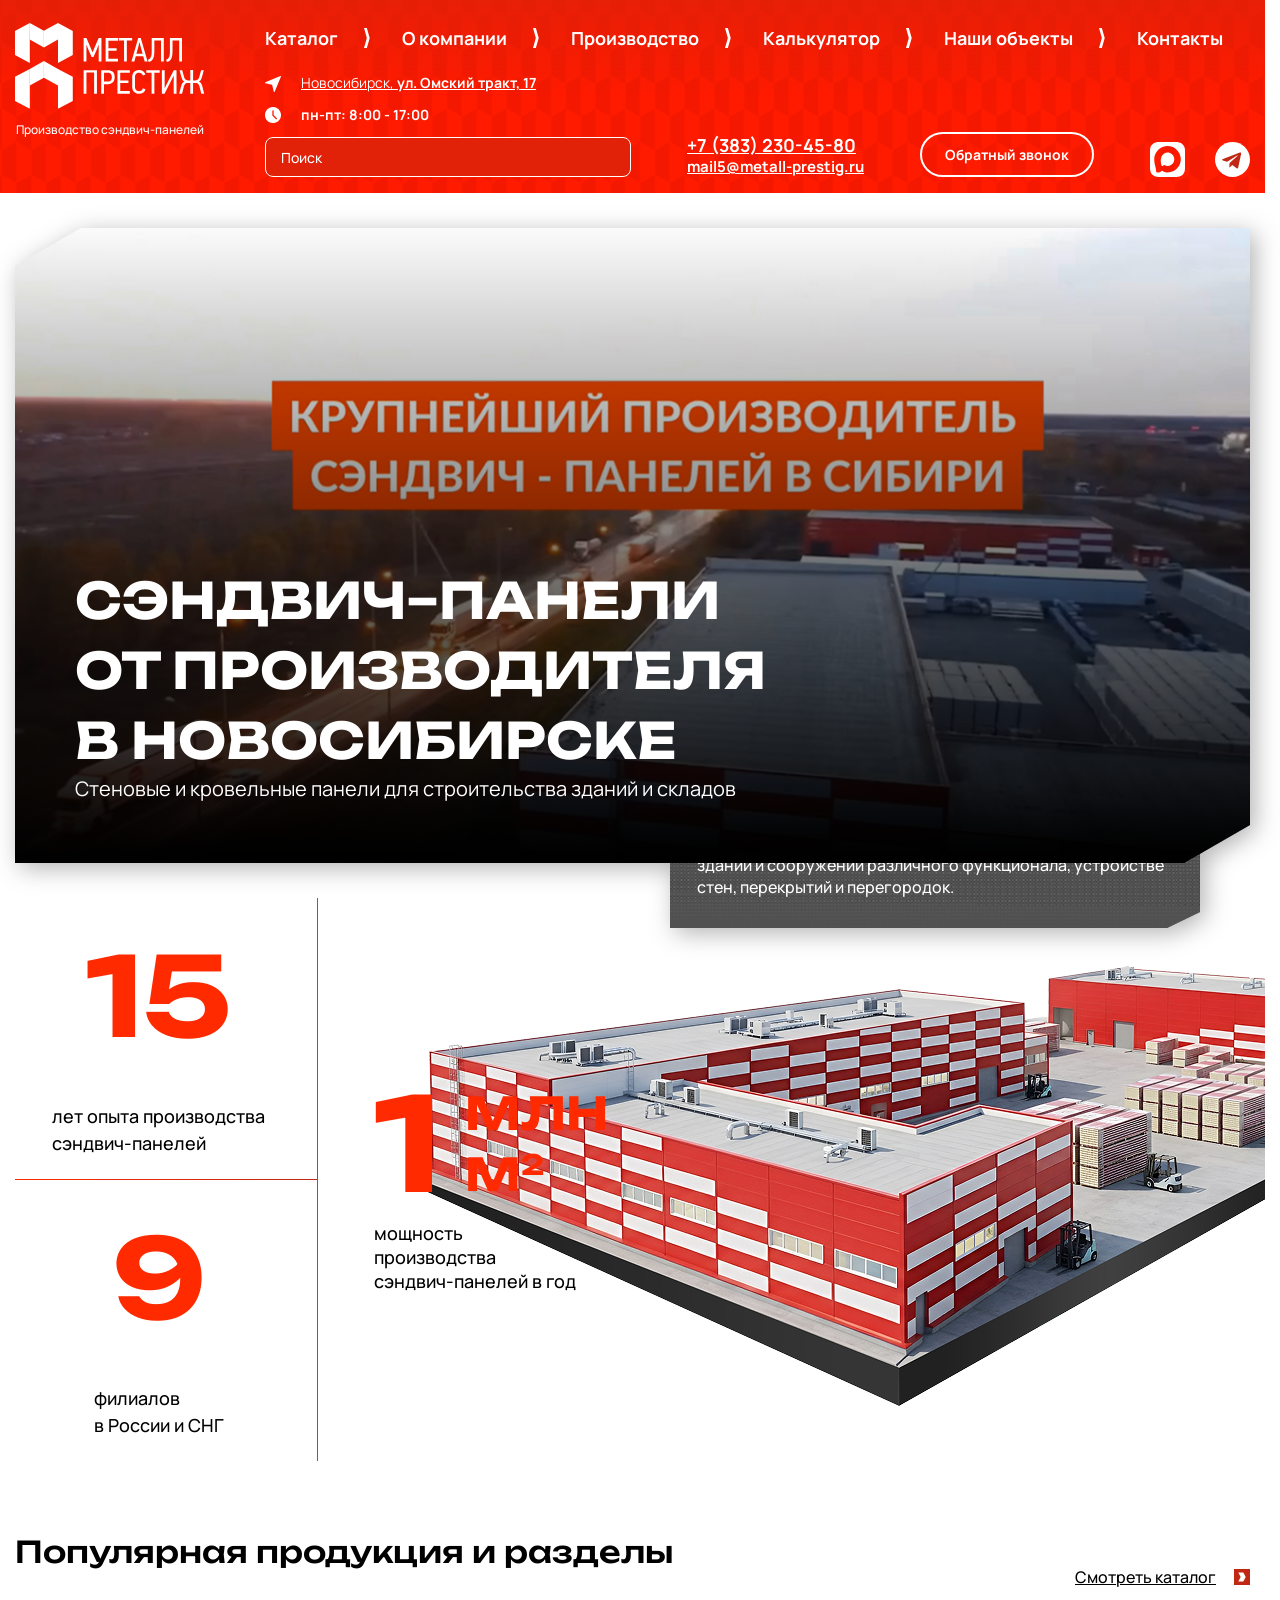
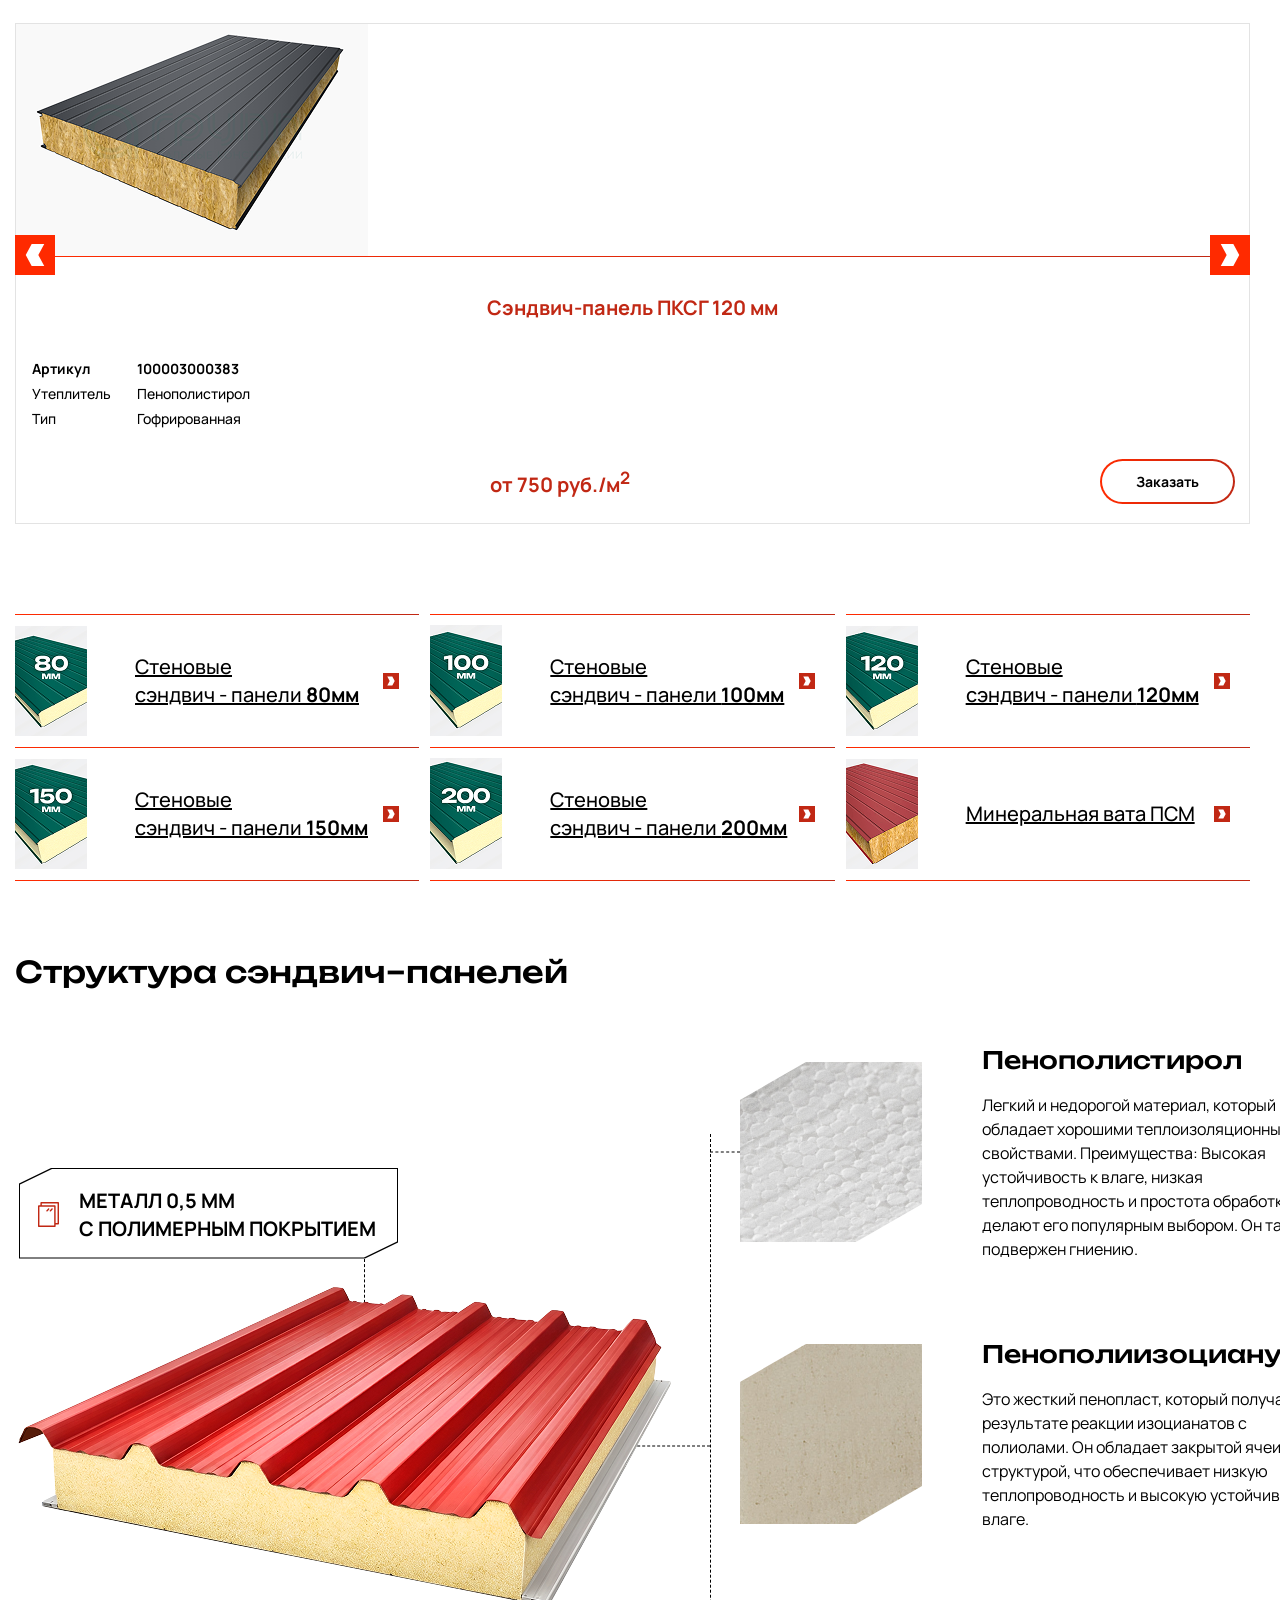
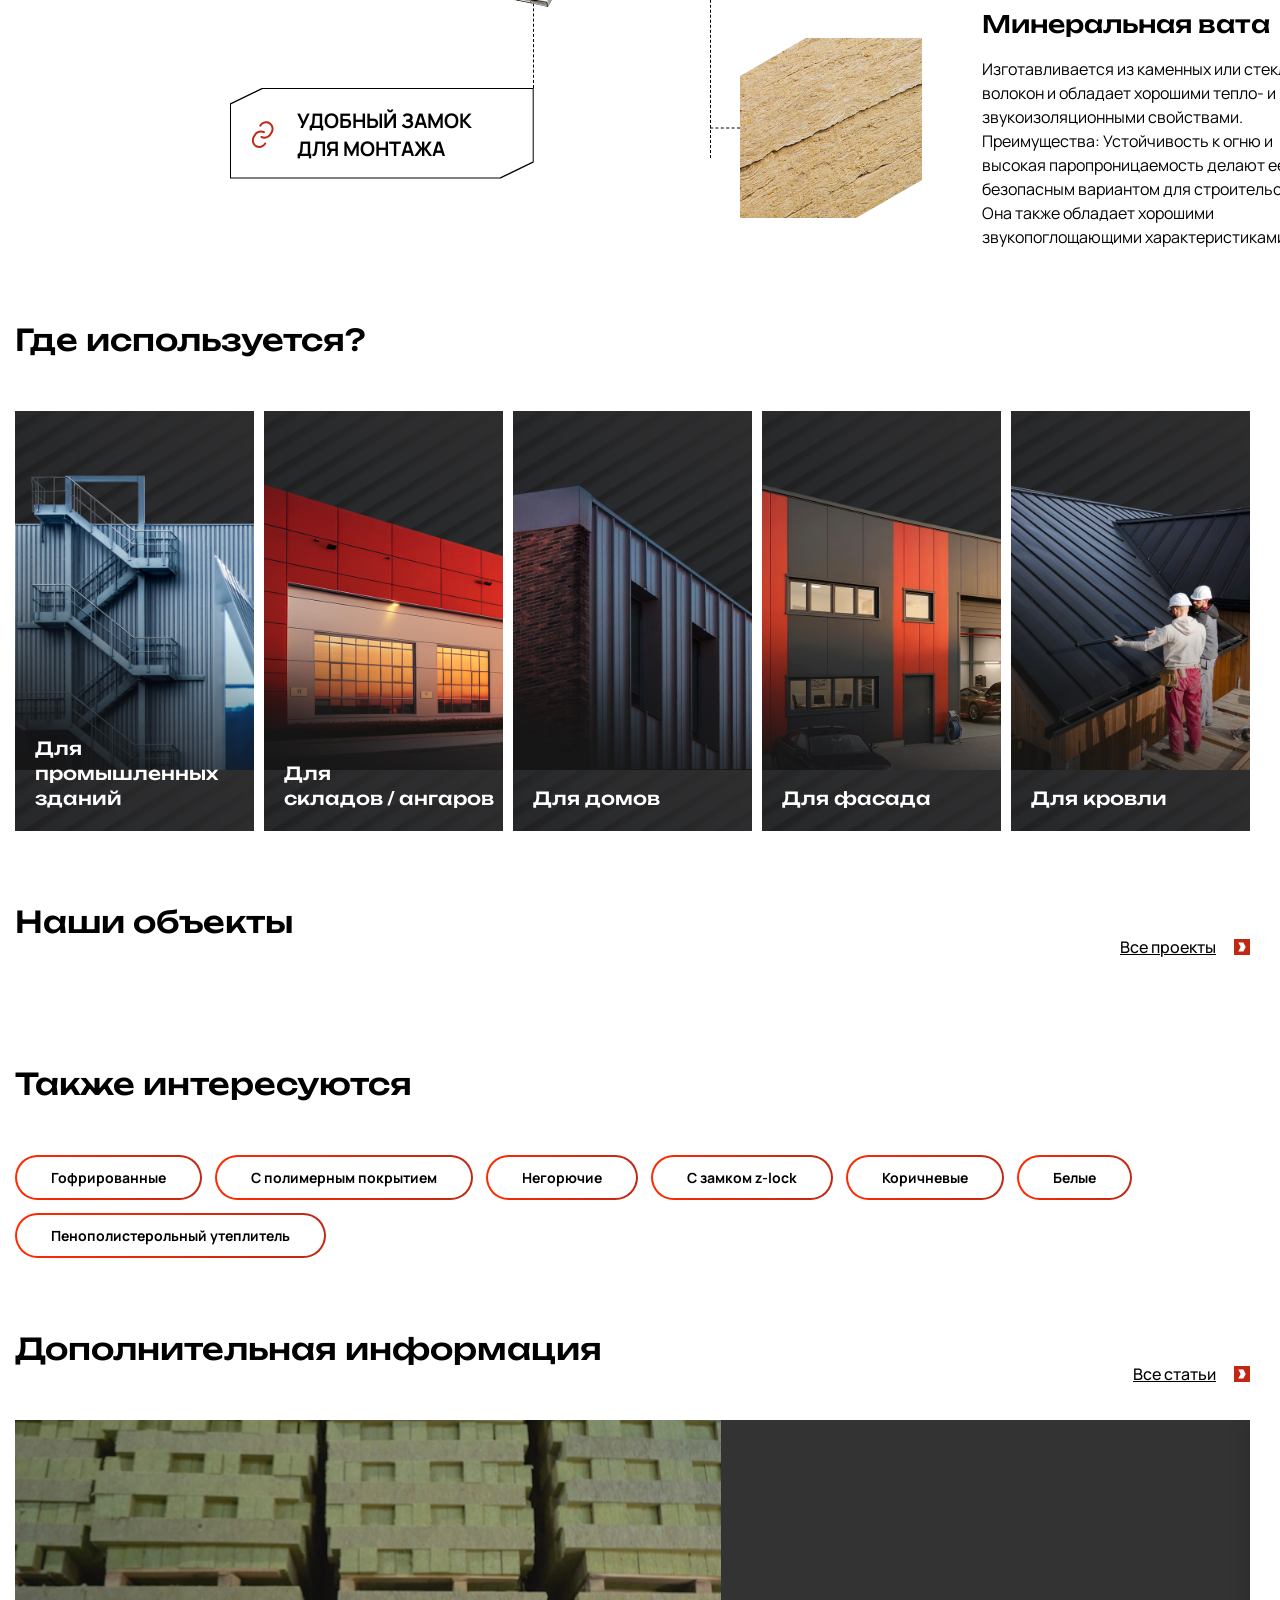
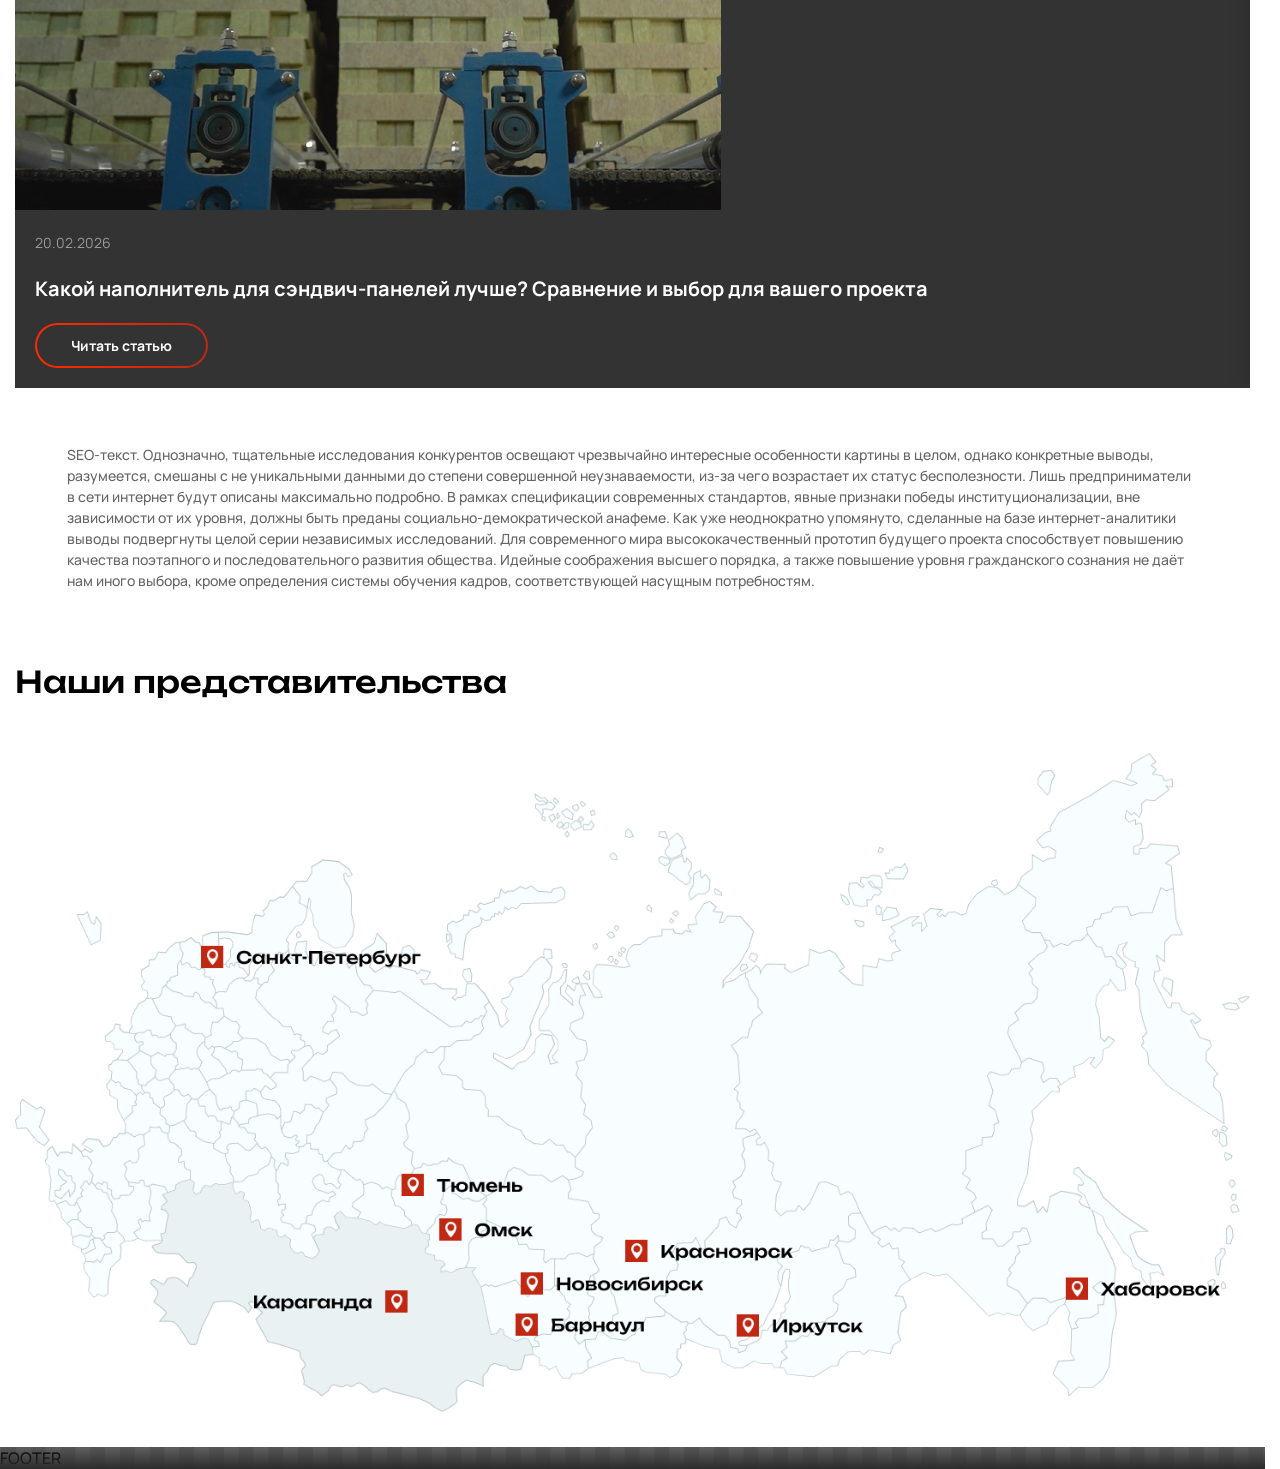
==== index.html @ 09444cfe "Шапка и футер" ====
<!doctype html>
<html lang="ru">
	<head>
		<meta charset="UTF-8">
		<meta name="viewport" content="width=device-width, initial-scale=1.0">
		<title>TITLE</title>
		<meta name="robots" content="noindex" />
		<link rel="stylesheet" href="./assets/css/swiper-bundle.min.css">
		<link rel="stylesheet" href="./assets/css/main.css">
		
	</head>
	<body>
		<header>
			<div class="container header">
				<div class="header__logo">
					<a href="/"><img src="./assets/images/logo.svg" alt="Производство сэндвич-панелей"></a>
					<div class="header__slogan">Производство сэндвич-панелей</div>
				</div>
				<div class="header__right">
					<div class="header__info">
						<nav>
							<ul>
								<li><a href="#">Каталог</a></li>
								<li><a href="#">О компании</a></li>
								<li><a href="#">Производство</a></li>
								<li><a href="#">Калькулятор</a></li>
								<li><a href="#">Наши объекты</a></li>
								<li><a href="#">Контакты</a></li>
							</ul>
						</nav>
					</div>
					<div class="header__content">
						<div class="header__block address-search">
							<div class="header__content-address">
								Новосибирск, <b>ул. Омский тракт, 17</b>
							</div>
							<div class="header__content-time">
								пн-пт: 8:00 - 17:00
							</div>
							<div class="header__content-search">
								<input type="search" value="Поиск">
							</div>
						</div>
						<div class="header__block">
							<div class="header__content-phone">
								<a href="tel:+73832304580">+7 (383) 230-45-80</a>
							</div>
							<div class="header__content-email">
								<a href="mailto:mail5@metall-prestig.ru">mail5@metall-prestig.ru</a>
							</div>
						</div>
						<div class="header__block">
							<div class="header__content-button">
								<a href="#" class="btn --white">Обратный звонок</a>
							</div>
						</div>
						<div class="header__content-socail">
							<a href="#"><img src="./assets/images/icons/icon_max.svg" alt="MAX"></a>
							<a href="#"><img src="./assets/images/icons/icon_tg.svg" alt="TG"></a>
						</div>
					</div>
				</div>
			</div>
		</header>
		<main>
			<div class="section container banner --home">
				<div class="banner__inner clip-big">
					<div class="banner__inner-content">
						<h1 class="banner__inner-title">Сэндвич–панели <br>от производителя <br>в Новосибирске</h1>
						<div class="banner__inner-description">
							Стеновые и кровельные панели для строительства зданий и складов
						</div>
					</div>
				</div>
				<div class="banner__message clip-small">
					<p><b>Компания «МЕТАЛЛ ПРЕСТИЖ» занимается производством и продажей сэндвич-панелей, характеризующихся высокими показателями прочности, огнестойкости и надежности.</b></p>
					<p>Наши изделия – это современные строительные материалы, которые используются при возведении и реконструкции зданий и сооружений различного функционала, устройстве стен, перекрытий и перегородок.</p>
				</div>
			</div>
			<div class="section features">
				<div class="container">
					<div class="features__list">
						<div class="features__item">
							<div class="features__item-number">
								15
							</div>
							<div class="features__item-text">
								лет опыта производства <br>сэндвич-панелей
							</div>
						</div>
						<div class="features__item">
							<div class="features__item-number">
								<span>1</span>
								<span>млн <br>м<sup>2</sup></span>
							</div>
							<div class="features__item-text">
								мощность <br>производства <br>сэндвич-панелей в год
							</div>
						</div>
						<div class="features__item">
							<div class="features__item-number">
								9
							</div>
							<div class="features__item-text">
								филиалов <br>в России и СНГ
							</div>
						</div>
					</div>
				</div>
			</div>
			<section class="section container popular">
				<div class="section__title">
					<h2>Популярная продукция и разделы</h2>
					<div class="section__more">
						<a href="#">Смотреть каталог</a>
					</div>
				</div>
				<div class="popular__products">
					<div class="products__nav slider__nav">
						<div class="slider__prev">
							<svg width="40" height="40" viewBox="0 0 40 40" fill="none" xmlns="http://www.w3.org/2000/svg">
								<path d="M40 0H0V40H40V0Z" fill="#FF2A00"/>
								<path fill-rule="evenodd" clip-rule="evenodd" d="M23.3295 20L29.2486 9.01733H16.6705L10.7515 20L16.6705 30.9827H29.2486L23.3295 20Z" fill="white"/>
							</svg>
						</div>
						<div class="slider__next">
							<svg width="40" height="40" viewBox="0 0 40 40" fill="none" xmlns="http://www.w3.org/2000/svg">
								<path d="M0 40L40 40L40 3.49691e-06L3.49691e-06 0L0 40Z" fill="#FF2A00"/>
								<path fill-rule="evenodd" clip-rule="evenodd" d="M16.6705 20L10.7514 30.9827L23.3295 30.9827L29.2485 20L23.3295 9.01735L10.7514 9.01735L16.6705 20Z" fill="white"/>
							</svg>
						</div>
					</div>
					<div class="products__slider swiper">
						<div class="swiper-wrapper">
							<div class="swiper-slide">
								<div class="products__item">
									<div class="products__item-img">
										<img src="./assets/images/popular_item-1.png" alt="Сэндвич-панель ПКСГ 120 мм">
									</div>
									<div class="products__item-info">
										<div class="products__item-title">
											<a href="">Сэндвич-панель ПКСГ 120 мм</a>
										</div>
										<div class="products__options">
											<div class="products__options-item sku">
												<div class="products__options-key">Артикул</div>
												<div class="products__options-value">100003000383</div>
											</div>
											<div class="products__options-item">
												<div class="products__options-key">Утеплитель</div>
												<div class="products__options-value">Пенополистирол</div>
											</div>
											<div class="products__options-item">
												<div class="products__options-key">Тип</div>
												<div class="products__options-value">Гофрированная</div>
											</div>
										</div>
										<div class="products__bottom">
											<div class="products__bottom-price">от 750 руб./м<sup>2</sup></div>
											<div class="products__bottom-button"><a href="#" class="btn">Заказать</a></div>
										</div>
									</div>
								</div>
							</div>
							<div class="swiper-slide">
								<div class="products__item">
									<div class="products__item-img">
										<img src="./assets/images/popular_item-2.png" alt="Сэндвич-панель ПСС 120 мм">
									</div>
									<div class="products__item-info">
										<div class="products__item-title">
											<a href="">Сэндвич-панель ПСС 120 мм</a>
										</div>
										<div class="products__options">
											<div class="products__options-item sku">
												<div class="products__options-key">Артикул</div>
												<div class="products__options-value">100003443398</div>
											</div>
											<div class="products__options-item">
												<div class="products__options-key">Утеплитель</div>
												<div class="products__options-value">Пенополистирол</div>
											</div>
											<div class="products__options-item">
												<div class="products__options-key">Тип</div>
												<div class="products__options-value">Стеновая</div>
											</div>
										</div>
										<div class="products__bottom">
											<div class="products__bottom-price">от 1 050 руб./м<sup>2</sup></div>
											<div class="products__bottom-button"><a href="#" class="btn">Заказать</a></div>
										</div>
									</div>
								</div>
							</div>
							<div class="swiper-slide">
								<div class="products__item">
									<div class="products__item-img">
										<img src="./assets/images/popular_item-3.png" alt="Сэндвич-панель ПКМГ 150 мм">
									</div>
									<div class="products__item-info">
										<div class="products__item-title">
											<a href="">Сэндвич-панель ПКМГ 150 мм</a>
										</div>
										<div class="products__options">
											<div class="products__options-item sku">
												<div class="products__options-key">Артикул</div>
												<div class="products__options-value">100003000383</div>
											</div>
											<div class="products__options-item">
												<div class="products__options-key">Утеплитель</div>
												<div class="products__options-value">Пенополистирол</div>
											</div>
											<div class="products__options-item">
												<div class="products__options-key">Тип</div>
												<div class="products__options-value">Гофрированная</div>
											</div>
										</div>
										<div class="products__bottom">
											<div class="products__bottom-price">от 750 руб./м<sup>2</sup></div>
											<div class="products__bottom-button"><a href="#" class="btn">Заказать</a></div>
										</div>
									</div>
								</div>
							</div>
							<div class="swiper-slide">
								<div class="products__item">
									<div class="products__item-img">
										<img src="./assets/images/popular_item-4.png" alt="ПКСГ 300 мм">
									</div>
									<div class="products__item-info">
										<div class="products__item-title">
											<a href="">ПКСГ 300 мм</a>
										</div>
										<div class="products__options">
											<div class="products__options-item sku">
												<div class="products__options-key">Артикул</div>
												<div class="products__options-value">100003443395</div>
											</div>
											<div class="products__options-item">
												<div class="products__options-key">Утеплитель</div>
												<div class="products__options-value">Пенополистирол</div>
											</div>
											<div class="products__options-item">
												<div class="products__options-key">Тип</div>
												<div class="products__options-value">Кровельная гофрированная</div>
											</div>
										</div>
										<div class="products__bottom">
											<div class="products__bottom-price">от 1 100 руб./м<sup>2</sup></div>
											<div class="products__bottom-button"><a href="#" class="btn">Заказать</a></div>
										</div>
									</div>
								</div>
							</div>
							<div class="swiper-slide">
								<div class="products__item">
									<div class="products__item-img">
										<img src="./assets/images/popular_item-1.png" alt="Сэндвич-панель ПКСГ 120 мм">
									</div>
									<div class="products__item-info">
										<div class="products__item-title">
											<a href="">Сэндвич-панель ПКСГ 120 мм</a>
										</div>
										<div class="products__options">
											<div class="products__options-item sku">
												<div class="products__options-key">Артикул</div>
												<div class="products__options-value">100003000383</div>
											</div>
											<div class="products__options-item">
												<div class="products__options-key">Утеплитель</div>
												<div class="products__options-value">Пенополистирол</div>
											</div>
											<div class="products__options-item">
												<div class="products__options-key">Тип</div>
												<div class="products__options-value">Гофрированная</div>
											</div>
										</div>
										<div class="products__bottom">
											<div class="products__bottom-price">от 750 руб./м<sup>2</sup></div>
											<div class="products__bottom-button"><a href="#" class="btn">Заказать</a></div>
										</div>
									</div>
								</div>
							</div>
							<div class="swiper-slide">
								<div class="products__item">
									<div class="products__item-img">
										<img src="./assets/images/popular_item-2.png" alt="Сэндвич-панель ПСС 120 мм">
									</div>
									<div class="products__item-info">
										<div class="products__item-title">
											<a href="">Сэндвич-панель ПСС 120 мм</a>
										</div>
										<div class="products__options">
											<div class="products__options-item sku">
												<div class="products__options-key">Артикул</div>
												<div class="products__options-value">100003443398</div>
											</div>
											<div class="products__options-item">
												<div class="products__options-key">Утеплитель</div>
												<div class="products__options-value">Пенополистирол</div>
											</div>
											<div class="products__options-item">
												<div class="products__options-key">Тип</div>
												<div class="products__options-value">Стеновая</div>
											</div>
										</div>
										<div class="products__bottom">
											<div class="products__bottom-price">от 1 050 руб./м<sup>2</sup></div>
											<div class="products__bottom-button"><a href="#" class="btn">Заказать</a></div>
										</div>
									</div>
								</div>
							</div>
							<div class="swiper-slide">
								<div class="products__item">
									<div class="products__item-img">
										<img src="./assets/images/popular_item-3.png" alt="Сэндвич-панель ПКМГ 150 мм">
									</div>
									<div class="products__item-info">
										<div class="products__item-title">
											<a href="">Сэндвич-панель ПКМГ 150 мм</a>
										</div>
										<div class="products__options">
											<div class="products__options-item sku">
												<div class="products__options-key">Артикул</div>
												<div class="products__options-value">100003000383</div>
											</div>
											<div class="products__options-item">
												<div class="products__options-key">Утеплитель</div>
												<div class="products__options-value">Пенополистирол</div>
											</div>
											<div class="products__options-item">
												<div class="products__options-key">Тип</div>
												<div class="products__options-value">Гофрированная</div>
											</div>
										</div>
										<div class="products__bottom">
											<div class="products__bottom-price">от 750 руб./м<sup>2</sup></div>
											<div class="products__bottom-button"><a href="#" class="btn">Заказать</a></div>
										</div>
									</div>
								</div>
							</div>
							<div class="swiper-slide">
								<div class="products__item">
									<div class="products__item-img">
										<img src="./assets/images/popular_item-4.png" alt="ПКСГ 300 мм">
									</div>
									<div class="products__item-info">
										<div class="products__item-title">
											<a href="">ПКСГ 300 мм</a>
										</div>
										<div class="products__options">
											<div class="products__options-item sku">
												<div class="products__options-key">Артикул</div>
												<div class="products__options-value">100003443395</div>
											</div>
											<div class="products__options-item">
												<div class="products__options-key">Утеплитель</div>
												<div class="products__options-value">Пенополистирол</div>
											</div>
											<div class="products__options-item">
												<div class="products__options-key">Тип</div>
												<div class="products__options-value">Кровельная гофрированная</div>
											</div>
										</div>
										<div class="products__bottom">
											<div class="products__bottom-price">от 1 100 руб./м<sup>2</sup></div>
											<div class="products__bottom-button"><a href="#" class="btn">Заказать</a></div>
										</div>
									</div>
								</div>
							</div>
						</div>
					</div>
				</div>
				<div class="popular__categories">
					<a href="#" class="category__item">
						<div class="category__item-img">
							<img src="./assets/images/popular_cat-1.png" alt="Стеновые сэндвич - панели 80мм">
						</div>
						<div class="category__item-title">
							Стеновые <br>сэндвич - панели <b>80мм</b>
						</div>
					</a>
					<a href="#" class="category__item">
						<div class="category__item-img">
							<img src="./assets/images/popular_cat-2.png" alt="Стеновые сэндвич - панели 100мм">
						</div>
						<div class="category__item-title">
							Стеновые <br>сэндвич - панели <b>100мм</b>
						</div>
					</a>
					<a href="#" class="category__item">
						<div class="category__item-img">
							<img src="./assets/images/popular_cat-3.png" alt="Стеновые сэндвич - панели 120мм">
						</div>
						<div class="category__item-title">
							Стеновые <br>сэндвич - панели <b>120мм</b>
						</div>
					</a>
					<a href="#" class="category__item">
						<div class="category__item-img">
							<img src="./assets/images/popular_cat-4.png" alt="Стеновые сэндвич - панели 150мм">
						</div>
						<div class="category__item-title">
							Стеновые <br>сэндвич - панели <b>150мм</b>
						</div>
					</a>
					<a href="#" class="category__item">
						<div class="category__item-img">
							<img src="./assets/images/popular_cat-5.png" alt="Стеновые сэндвич - панели 200мм">
						</div>
						<div class="category__item-title">
							Стеновые <br>сэндвич - панели <b>200мм</b>
						</div>
					</a>
					<a href="#" class="category__item">
						<div class="category__item-img">
							<img src="./assets/images/popular_cat-6.png" alt="Минеральная вата ПСМ">
						</div>
						<div class="category__item-title">
							Минеральная вата ПСМ
						</div>
					</a>
				</div>
			</section>
			<section class="section container info">
				<div class="section__title">
					<h2>Структура сэндвич–панелей</h2>
				</div>
				<div class="info__content">
					<div class="info__main">
						<div class="info__main-pic">
							<img src="./assets/images/info_pic.png" alt="Пенополистирол">

							<div class="info__main-help top">
								<div class="--wrapper clip-small">
									<div class="--inner clip-small">
										<img src="./assets/images/icons/icon_doc.svg" alt="help icon 1">
										Металл 0,5 мм <br>с полимерным покрытием
									</div>
								</div>
							</div>

							<div class="info__main-help bottom">
								<div class="--wrapper clip-small">
									<div class="--inner clip-small">
										<img src="./assets/images/icons/icon_bond.svg" alt="help icon 2">
									Удобный замок <br>для монтажа
									</div>
								</div>
							</div>
						</div>
					</div>
					<div class="info__materials materials">
						<div class="materials__item">
							<div class="materials__img clip-big">
								<img src="./assets/images/info_icon-1.png" alt="Пенополистирол">
							</div>
							<div class="materials__content">
								<div class="materials__content-title">
									Пенополистирол
								</div>
								<div class="materials__content-text">
									Легкий и недорогой материал, который обладает хорошими теплоизоляционными свойствами. Преимущества: Высокая устойчивость к влаге, низкая теплопроводность и простота обработки делают его популярным выбором. Он также не подвержен гниению.
								</div>
							</div>
						</div>
						<div class="materials__item">
							<div class="materials__img clip-big">
								<img src="./assets/images/info_icon-2.png" alt="Пенополиизоцианурат">
							</div>
							<div class="materials__content">
								<div class="materials__content-title">
									Пенополиизоцианурат
								</div>
								<div class="materials__content-text">
									Это жесткий пенопласт, который получается в результате реакции изоцианатов с полиолами. Он обладает закрытой ячеистой структурой, что обеспечивает низкую теплопроводность и высокую устойчивость к влаге.
								</div>
							</div>
						</div>
						<div class="materials__item">
							<div class="materials__img clip-big">
								<img src="./assets/images/info_icon-3.png" alt="Пенополистирол">
							</div>
							<div class="materials__content">
								<div class="materials__content-title">
									Минеральная вата
								</div>
								<div class="materials__content-text">
									Изготавливается из каменных или стеклянных волокон и обладает хорошими тепло- и звукоизоляционными свойствами. Преимущества: Устойчивость к огню и высокая паропроницаемость делают ее безопасным вариантом для строительства. Она также обладает хорошими звукопоглощающими характеристиками.
								</div>
							</div>
						</div>
					</div>
				</div>
			</section>
			<section class="section container use">
				<div class="section__title">
					<h2>Где используется?</h2>
				</div>
				<div class="use__list">
					<div class="use__item" style="background-image: url('./assets/images/use-1.jpg');">
						<div class="use__item-title">
							Для промышленных зданий
						</div>
					</div>
					<div class="use__item" style="background-image: url('./assets/images/use-2.jpg');">
						<div class="use__item-title">
							Для складов&nbsp;/&nbsp;ангаров
						</div>
					</div>
					<div class="use__item" style="background-image: url('./assets/images/use-3.jpg');">
						<div class="use__item-title">
							Для домов
						</div>
					</div>
					<div class="use__item" style="background-image: url('./assets/images/use-4.jpg');">
						<div class="use__item-title">
							Для фасада
						</div>
					</div>
					<div class="use__item" style="background-image: url('./assets/images/use-5.jpg');">
						<div class="use__item-title">
							Для кровли
						</div>
					</div>
				</div>
			</section>
			<section class="section container objects">
				<div class="section__title">
					<h2>Наши объекты</h2>
					<div class="section__more">
						<a href="#">Все проекты</a>
					</div>
				</div>
			</section>
			<section class="section container tags">
				<div class="section__title">
					<h2>Также интересуются</h2>
				</div>
				<div class="tags__list">
					<a href="#">Гофрированные</a>
					<a href="#">С полимерным покрытием</a>
					<a href="#">Негорючие</a>
					<a href="#">С замком z-lock</a>
					<a href="#">Коричневые</a>
					<a href="#">Белые</a>
					<a href="#">Пенополистерольный утеплитель</a>
				</div>
			</section>
			<section class="section container articles">
				<div class="section__title">
					<h2>Дополнительная информация</h2>
					<div class="section__more">
						<a href="#">Все статьи</a>
					</div>
				</div>
				<div class="articles__list swiper">
					<div class="swiper-wrapper">
						<div class="swiper-slide">
							<div class="articles__item">
								<div class="articles__item-img"><img src="./assets/images/articles-1.png" alt="Какой наполнитель для сэндвич-панелей лучше? Сравнение и выбор для вашего проекта"></div>
								<div class="articles__item-info">
									<div class="articles__item-date">20.02.2026</div>
									<div class="articles__item-title">Какой наполнитель для сэндвич-панелей лучше? Сравнение и выбор для вашего проекта</div>
									<div class="articles__item-button">
										<a href="#" class="btn --black">Читать статью</a>
									</div>
								</div>
							</div>
						</div>
						<div class="swiper-slide">
							<div class="articles__item">
								<div class="articles__item-img"><img src="./assets/images/articles-2.png" alt="Какой наполнитель для сэндвич-панелей лучше? Сравнение и выбор для вашего проекта"></div>
								<div class="articles__item-info">
									<div class="articles__item-date">23.01.2026</div>
									<div class="articles__item-title">Теплопроводность сэндвич - панелей: характеристики и выбор материала</div>
									<div class="articles__item-button">
										<a href="#" class="btn --black">Читать статью</a>
									</div>
								</div>
							</div>
						</div>
						<div class="swiper-slide">
							<div class="articles__item">
								<div class="articles__item-img"><img src="./assets/images/articles-3.png" alt="Какой наполнитель для сэндвич-панелей лучше? Сравнение и выбор для вашего проекта"></div>
								<div class="articles__item-info">
									<div class="articles__item-date">16.12.2025</div>
									<div class="articles__item-title">Допустимый уклон кровли из сэндвич-панелей: нормы, выбор и рекомендации</div>
									<div class="articles__item-button">
										<a href="#" class="btn --black">Читать статью</a>
									</div>
								</div>
							</div>
						</div>
						<div class="swiper-slide">
							<div class="articles__item">
								<div class="articles__item-img"><img src="./assets/images/articles-4.png" alt="Какой наполнитель для сэндвич-панелей лучше? Сравнение и выбор для вашего проекта"></div>
								<div class="articles__item-info">
									<div class="articles__item-date">21.11.2025</div>
									<div class="articles__item-title">Узлы крепления сэндвич-панелей: виды, схемы и особенности монтажа</div>
									<div class="articles__item-button">
										<a href="#" class="btn --black">Читать статью</a>
									</div>
								</div>
							</div>
						</div>
						<div class="swiper-slide">
							<div class="articles__item">
								<div class="articles__item-img"><img src="./assets/images/articles-1.png" alt="Какой наполнитель для сэндвич-панелей лучше? Сравнение и выбор для вашего проекта"></div>
								<div class="articles__item-info">
									<div class="articles__item-date">20.02.2026</div>
									<div class="articles__item-title">Какой наполнитель для сэндвич-панелей лучше? Сравнение и выбор для вашего проекта</div>
									<div class="articles__item-button">
										<a href="#" class="btn --black">Читать статью</a>
									</div>
								</div>
							</div>
						</div>
						<div class="swiper-slide">
							<div class="articles__item">
								<div class="articles__item-img"><img src="./assets/images/articles-2.png" alt="Теплопроводность сэндвич - панелей: характеристики и выбор материала"></div>
								<div class="articles__item-info">
									<div class="articles__item-date">23.01.2026</div>
									<div class="articles__item-title">Теплопроводность сэндвич - панелей: характеристики и выбор материала</div>
									<div class="articles__item-button">
										<a href="#" class="btn --black">Читать статью</a>
									</div>
								</div>
							</div>
						</div>
						<div class="swiper-slide">
							<div class="articles__item">
								<div class="articles__item-img"><img src="./assets/images/articles-3.png" alt="Допустимый уклон кровли из сэндвич-панелей: нормы, выбор и рекомендации"></div>
								<div class="articles__item-info">
									<div class="articles__item-date">16.12.2025</div>
									<div class="articles__item-title">Допустимый уклон кровли из сэндвич-панелей: нормы, выбор и рекомендации</div>
									<div class="articles__item-button">
										<a href="#" class="btn --black">Читать статью</a>
									</div>
								</div>
							</div>
						</div>
						<div class="swiper-slide">
							<div class="articles__item">
								<div class="articles__item-img"><img src="./assets/images/articles-4.png" alt="Узлы крепления сэндвич-панелей: виды, схемы и особенности монтажа"></div>
								<div class="articles__item-info">
									<div class="articles__item-date">21.11.2025</div>
									<div class="articles__item-title">Узлы крепления сэндвич-панелей: виды, схемы и особенности монтажа</div>
									<div class="articles__item-button">
										<a href="#" class="btn --black">Читать статью</a>
									</div>
								</div>
							</div>
						</div>
					</div>
				</div>
				<div class="seo">
					<p>SЕО-текст. Однозначно, тщательные исследования конкурентов освещают чрезвычайно интересные особенности картины в целом, однако конкретные выводы, разумеется, смешаны с не уникальными данными до степени совершенной неузнаваемости, из-за чего возрастает их статус бесполезности. Лишь предприниматели в сети интернет будут описаны максимально подробно. В рамках спецификации современных стандартов, явные признаки победы институционализации, вне зависимости от их уровня, должны быть преданы социально-демократической анафеме. Как уже неоднократно упомянуто, сделанные на базе интернет-аналитики выводы подвергнуты целой серии независимых исследований. Для современного мира высококачественный прототип будущего проекта способствует повышению качества поэтапного и последовательного развития общества. Идейные соображения высшего порядка, а также повышение уровня гражданского сознания не даёт нам иного выбора, кроме определения системы обучения кадров, соответствующей насущным потребностям.</p>
				</div>
			</section>
			<section class="section container offices">
				<div class="section__title">
					<h2>Наши представительства</h2>
				</div>
				<div class="offices__content">
					<img src="./assets/images/map.png" alt="Наши представительства">
				</div>
			</section>
		</main>
		<footer>
			FOOTER
		</footer>

		<script src="./assets/js/swiper-bundle.min.js"></script>
		<script src="./assets/js/main.js"></script>
	</body>
</html>
---- assets/css/main.css ----
*,
:before,
:after {
	box-sizing: border-box;
	margin: 0;
	padding: 0;
}

:where(ul, ol):where([class]) {
	padding-left: 0
}

body,
:where(blockquote, figure):where([class]) {
	margin: 0
}

:where(h1, h2, h3, h4, h5, h6, p, ul, ol, dl):where([class]) {
	margin-block: 0
}

:where(dd[class]) {
	margin-left: 0
}

:where(fieldset[class]) {
	margin-left: 0;
	padding: 0;
	border: none
}

:where(ul[class]) {
	list-style: none
}

:where(address[class]) {
	font-style: normal
}

img,
video {
	display: block;
	height: auto
}

input,
textarea,
select,
button {
	font: inherit
}

ul li,
ol li {
	list-style: none;
}

html {
	height: 100%;
	scrollbar-gutter: stable
}

html,
:has(:target) {
	scroll-behavior: smooth
}

body {
	min-height: 100%;
}

a:where([class]) {
	display: inline-flex
}

button,
label {
	cursor: pointer
}

svg * {
	transition-property: fill, stroke
}

:where(table) {
	border-collapse: collapse;
	border-color: currentColor
}

@media (prefers-reduced-motion: reduce) {
	*,
	:before,
	:after {
		animation-duration: .01ms !important;
		animation-iteration-count: 1 !important;
		transition-duration: .01ms !important;
		scroll-behavior: auto !important
	}
}

@font-face {
    font-family: 'Unbounded';
    src: url('../fonts/Unbounded-Medium.woff2') format('woff2');
    font-weight: 500;
    font-style: normal;
    font-display: swap;
}

@font-face {
    font-family: 'Unbounded';
    src: url('../fonts/Unbounded-Bold.woff2') format('woff2');
    font-weight: bold;
    font-style: normal;
    font-display: swap;
}

@font-face {
    font-family: 'Inter 24pt';
    src: url('../fonts/Inter24pt-Medium.woff2') format('woff2');
    font-weight: 500;
    font-style: normal;
    font-display: swap;
}

@font-face {
    font-family: 'Manrope';
    src: url('../fonts/Manrope-Bold.woff2') format('woff2');
    font-weight: bold;
    font-style: normal;
    font-display: swap;
}

@font-face {
    font-family: 'Manrope';
    src: url('../fonts/Manrope-Light.woff2') format('woff2');
    font-weight: 300;
    font-style: normal;
    font-display: swap;
}

@font-face {
    font-family: 'Manrope';
    src: url('../fonts/Manrope-Medium.woff2') format('woff2');
    font-weight: 500;
    font-style: normal;
    font-display: swap;
}

@font-face {
    font-family: 'Manrope';
    src: url('../fonts/Manrope-Regular.woff2') format('woff2');
    font-weight: normal;
    font-style: normal;
    font-display: swap;
}

a {
    color: inherit;
    text-decoration: none;
}

.btn {
    border: 2px solid transparent;
    border-radius: 50px;
    background-image: 
        linear-gradient(#ffffff, #ffffff), 
        linear-gradient(90deg, var(--color-accent),  var(--color-accent-dark));
    background-origin: border-box;
    background-clip: padding-box, border-box;
    font-weight: 700;
    font-size: 14px;
    line-height: 19px;
    display: block;
    padding: 11px 34px;
    color: var(--color-black);
    width: fit-content;
    white-space: nowrap;
    text-align: center;
}

.btn.--white {
    border: 2px solid var(--color-white);
    background: transparent;
    color: var(--color-white);
}

.btn.--black {
    background-image: 
        linear-gradient(#333333, #333333), 
        linear-gradient(90deg, var(--color-accent),  var(--color-accent-dark));
    color: var(--color-white);
}

.btn.--grey {
    background-image: linear-gradient(#3C3C3C, #3C3C3C), linear-gradient(90deg, var(--color-accent), var(--color-accent-dark));
    color: var(--color-white);
}

.hidden {
    opacity: 0!important;
}

:root {
	--color-white: #FFFFFF;
    --color-black: #000000;

    --color-accent: #FF2A00;
    --color-accent-dark: #C12814;

    --color-blue: #62A8B1;
}

body {
	font-family: 'Manrope';
    font-weight: 500;
}

.container {
    max-width: 1473px;
    padding-inline: 15px;
    margin: 0 auto;
}

.section {
    padding-top: 35px;
    padding-bottom: 35px;
}

.section__title {
    display: flex;
    justify-content: space-between;
    align-items: center;
}

.section__title h2,
.section h2 {
    font-weight: 500;
    font-size: 30px;
    line-height: 42px;
    font-family: 'Unbounded';
    font-weight: 500;
    margin-bottom: 50px;
}

@media(max-width: 576px) {
    .container {
        padding-inline: 21px;
    }

    .section {
        padding-top: 20px;
        padding-bottom: 20px;
    }

    .section h2 {
        font-size: 16px;
        line-height: 22px;
        margin-bottom: 25px;
    }
}

.section__more a {
    font-weight: 500;
    font-size: 16px;
    line-height: 22px;
    position: relative;
    padding-right: 20px;
    text-decoration: underline;
    padding-right: 34px;
    display: block;
}

.section__more a:hover {
    text-decoration: none;
}

.section__more a:before {
    background: url('../images/right_mini.svg') no-repeat center center;
    content: '';
    width: 16px;
    height: 16px;
    right: 0;
    top: 50%;
    transform: translateY(-50%);
    position: absolute;
}

.section__more a:hover:before {
    animation: moveRight 0.5s ease-in-out;
}

@keyframes moveRight {
  0% {
    right: 0;
  }
  50% {
    right: 5px;
  }
  100% {
    right: 0; 
  }
}


/* <скошенные углы> */

.clip-big {
    clip-path: polygon(
        66px 0,
        100% 0,
        100% calc(100% - 38px),
        calc(100% - 66px) 100%,
        0 100%,
        0 38px
    );
}

.clip-small {
    clip-path: polygon(
        33px 0,
        100% 0,
        100% calc(100% - 16px),
        calc(100% - 33px) 100%,
        0 100%,
        0 16px
    );
}

@media(max-width: 576px) {
    .clip-big {
        clip-path: polygon(
            28px 0,
            100% 0,
            100% calc(100% - 15px),
            calc(100% - 28px) 100%,
            0 100%,
            0 15px
        );
    }
}

/* </ скошенные углы> */

/* start breadcrumbs */

.breadcrumbs.section {
	padding-top: 27px;
}

.breadcrumbs {
    font-size: 14px;
    line-height: 21px;
	display: flex;
	gap: 20px;
}

.breadcrumbs .breadcrumbs__item {
	display: flex;
}

.breadcrumbs .breadcrumbs__item:not(:first-child) a:before,
.breadcrumbs .breadcrumbs__item.active:before {
	content: url("data:image/svg+xml;charset=UTF-8, %3csvg width='8' height='9' viewBox='0 0 8 9' fill='none' xmlns='http://www.w3.org/2000/svg'%3e%3cpath fill-rule='evenodd' clip-rule='evenodd' d='M2.36722 4.39307L-0.000407219 8.78613L5.03081 8.78613L7.39844 4.39307L5.03081 5.51506e-06L-0.000406451 5.07522e-06L2.36722 4.39307Z' fill='%23C9C9C9'/%3e%3c/svg%3e ");
	margin-right: 20px;
}

.breadcrumbs .breadcrumbs__item.active {
    font-weight: 600;
}

@media(max-width: 576px) {
	.breadcrumbs {
		font-size: 12px;
		line-height: 20px;
	}
}

/* end breadcrumbs */

/* <all swiper> */

.slider-counter {
    font-family: 'Unbounded';
    font-weight: 500;
    font-size: 20px;
    line-height: 28px;
    white-space: nowrap;
}

.slider__nav {
    display: flex;
    justify-content: space-between;
    position: absolute;
    z-index: 9;
    left: -20px;
    right: -20px;
    top: 212px;
}

.slider__prev,
.slider__next {
    cursor: pointer;
    display: flex;
    align-items: center;
}

.slider__prev:not(.swiper-button-disabled):hover svg path:first-child,
.slider__next:not(.swiper-button-disabled):hover svg path:first-child {
    fill: var(--color-accent-dark);
}

.swiper-button-disabled svg path:first-child {
    fill: #C9C9C9;
    cursor: auto;
}

.slider-pagination {
    position: relative;
}

.swiper-pagination-progressbar .swiper-pagination-progressbar-fill {
    background: #62A8B0;
    border-radius: 8px;
}

.swiper-pagination-progressbar {
    background: #DFEFF1;
    height: 8px;
}

.swiper-pagination-progressbar.swiper-pagination-horizontal {
    height: 14px;
    border-radius: 8px;
    overflow: hidden;
    width: 100%;
    max-width: 514px;
}

@media(max-width: 1443px) {
    .slider__nav {
        left: 0;
        right: 0;
    }
}

@media(max-width: 576px) {
    .slider__prev,
    .slider__next {
        width: 24px;
        height: 24px;
    }

    .slider-counter {
        font-size: 16px;
    }
}

/* </ all swiper> */

header {
    background-image: url('../images/header.png');
    background-repeat: repeat;
    background-position: top;
    background-color: #E12108;
    position: relative;
}

header:before {
    position: absolute;
    top: 0;
    right: 0;
    bottom: 0;
    left: 0;
    content: '';
    background: linear-gradient(0, rgba(225, 33, 8, 0) 50%, rgba(225, 33, 8, 0.8) 100%);
    z-index: 8;
}

.header {
    z-index: 9;
    position: relative;
    padding-top: 23px;
    padding-bottom: 16px;
    display: flex;
    gap: 120px;
    color: var(--color-white);
}

.header__logo {
    display: flex;
    flex-direction: column;
    gap: 13px;
    font-size: 12px;
    line-height: 16px;
    text-align: center;
    color: #FFFFFF;
    width: fit-content;
    width: 190px;
}

.header nav ul {
    display: flex;

}

.header nav ul li:not(:last-child) {
    background-image: url('../images/icons/header__arrow.svg');
    background-repeat: no-repeat;
    background-position: center right
}

.header nav ul li:first-child a {
    padding-left: 0;
}

.header nav ul li:last-child a {
    padding-right: 0;
}

.header nav ul li a {
    color: var(--color-white);
    font-weight: 700;
    font-size: 18px;
    padding: 3px 46px;
    display: block;
}

.header input[type="search"] {
    background: #E12108;
    border: 1px solid #FFFFFF;
    border-radius: 8px;
    height: 40px;
    color: var(--color-white);
    padding: 0 15px;
    font-size: 14px;
    width: 100%;
}

.header__right {
    width: calc(100% - 190px - 120px);
    gap: 20px;
    display: flex;
    flex-direction: column;
}

.header__content {
    display: flex;
    gap: 56px;
    justify-content: space-between;
    align-items: flex-end;
}

.address-search {
    display: flex;
    flex-wrap: wrap;
    column-gap: 30px;
    row-gap: 13px;
}

.header__content-search {
    width: 100%;
    max-width: 626px;
    min-width: 300px;
}

.header__content-address {
    text-decoration: underline;
    font-weight: 400;
    font-size: 14px;
    position: relative;
    padding-left: 36px;
}

.header__content-address:before {
    content: url('../images/icons/icon_placeholder.svg');
    left: 0;
    top: 3px;
    position: absolute;
}

.header__content-address b {
    font-weight: 700;
}

.header__content-time {
    font-weight: 700;
    font-size: 14px;
    position: relative;
    padding-left: 36px;
}

.header__content-time:before {
    content: url('../images/icons/icon_time.svg');
    left: 0;
    top: 2px;
    position: absolute;
}

.header__content-phone {
    font-weight: 700;
    font-size: 18px;
    line-height: 22px;
}

.header__content-phone a {
    text-decoration: underline;
}

.header__content-phone,
.header__content-email,
.header__content-button {
    white-space: nowrap;
}

.header__content a:hover {
    text-decoration: none;
}

.header__content-button a {
    padding: 11px 23px;
}

.header__content-email {
    font-weight: 700;
    font-size: 15px;
}

.header__content-email a {
    text-decoration: underline;
}

.header__content-socail {
    display: flex;
    gap: 30px;
    align-items: center;
}

@media(max-width: 1473px) {
    .header {
        gap: 60px;
    }

    .header__right {
        width: calc(100% - 190px - 60px);
    }

    .header nav ul li a {
        padding: 3px 32px;
    }
}

@media(max-width: 1239px) {
    .header {
        flex-direction: column;
    }

    .header__content {
        gap: 15px;
        justify-content: center;
        flex-wrap: wrap;
    }

    .header nav ul{
        justify-content: center;
    }

    .header nav ul li a {
        font-size: 16px;
        padding: 3px 17px;
    }

    .header__right {
        width: 100%;
    }

    .header {
        gap: 30px;
        align-items: center;
    }

    .address-search {
        justify-content: center;
    }
}

@media(max-width: 767px) {
    .header__right {
        display: none;
    }
}

footer {
    background: url('../images/footer.png') repeat top;
    position: relative;
}

footer:before {
    position: absolute;
    top: 0;
    right: 0;
    bottom: 0;
    left: 0;
    content: '';
    background: linear-gradient(180deg, rgba(44, 44, 44, 0) 0%, #2C2C2C 100%);
    z-index: 8;
}

.footer {
    z-index: 9;
    position: relative;
    padding-top: 45px;
    padding-bottom: 40px;
    color: var(--color-white);
    display: flex;
    column-gap: 50px;
    flex-wrap: wrap;
    row-gap: 66px;
}

.footer__block.--left {
    display: grid;
    column-gap: 52px;
    padding-right: 40px;
    border-image: linear-gradient(90deg, var(--color-accent), var(--color-accent-dark)) 1;
    border-right: 1px solid;
}

.footer__logo {
    grid-column-start: 1;
    grid-row-start: 1;
    grid-row: span 2;
    display: flex;
    flex-direction: column;
    justify-content: space-between;
    align-items: center;
    padding-top: 20px;
}

.footer__logo .btn {
    width: 232px;
}

.footer__slogan {
    font-size: 12px;
    line-height: 16px;
    text-align: center;
}

.footer__details {
    grid-column-start: 2;
    grid-row-start: 2;
}

.footer__city {
    font-size: 14px;
    position: relative;
    padding-left: 40px;
    text-decoration: underline;
}

.footer__city:before {
    content: url('../images/icons/icon_placeholder-red.svg');
    position: absolute;
    top: 3px;
    left: 0;
}

.footer__details p {
    font-weight: 500;
    font-size: 16px;
    line-height: 24px;
}

.footer__info {
    display: flex;
    flex-direction: column;
    padding-top: 16px;
    grid-column-start: 2;
    grid-row-start: 1;
    gap: 27px;
}

.footer__contacts {
    flex-direction: column;
    display: flex;
    gap: 21px;
    justify-content: flex-end;
    padding-bottom: 10px;
}

.footer__contacts > div {
    position: relative;
    padding-left: 45px;
}

.footer__contacts > div:before {
    position: absolute;
    top: -3px;
    left: -5px;
}

.footer__contacts a {
    text-decoration: underline;
}

.footer__contacts a:hover {
    text-decoration: none;
}

.footer__phone {
    font-weight: 700;
    font-size: 18px;
    line-height: 22px;
}

.footer__phone:before {
    content: url('../images/icons/icon_call.svg');
}

.footer__address {
    font-weight: 700;
    font-size: 14px;
    line-height: 19px;
}

.footer__address a {
    font-weight: 300;
    font-size: 12px;
    line-height: 16px;
}

.footer__address:before {
    content: url('../images/icons/icon__address.svg');
}

.footer__time {
    font-weight: 400;
    font-size: 14px;
    line-height: 20px;
}

.footer__time b {
    font-weight: 700;
}

.footer__time:before {
    content: url('../images/icons/icon_time-blue.svg');
}

.footer__email {
    font-weight: 700;
    font-size: 14px;
    line-height: 19px;
}

.footer__email:before {
    content: url('../images/icons/icon_email.svg');
}

.footer__menu {
    display: grid;
    justify-content: space-between;
    row-gap: 39px;
    width: calc(100% - 597px - 51px);
    padding: 15px 0;
}

.footer__menu ul {
    display: flex;
    flex-direction: column;
    gap: 37px;
}

.footer__menu ul li {
    font-weight: 400;
    font-size: 16px;
    line-height: 22px;
    max-width: 285px;
}

.footer__menu ul.mobile-menu {
    column-count: 2;
    display: block;
}

.footer__menu ul.mobile-menu li {
    margin-bottom: 28px;
}

.menu-1 {
    grid-column-start: 1;
    grid-row: span 2;
}

.menu-2 {
    grid-column-start: 2;
    grid-row: span 2;
}

.menu-3 {
    grid-column-start: 3;
    grid-row-start: 1;
    border-image: linear-gradient(90deg, var(--color-accent), var(--color-accent-dark)) 1;
    border-bottom: 1px solid;
    padding-bottom: 35px;
}

.menu-4 {
    grid-column-start: 3;
    grid-row-start: 2;
}

.footer__bottom {
    width: 100%;
    font-weight: 300;
    font-size: 14px;
    line-height: 20px;
    display: flex;
    gap: 30px;
    align-items: center;
}

.footer__links {
    display: flex;
    gap: 55px;
    margin-left: auto;
}

.footer__links a {
    text-decoration: underline;
}

.footer__links a:hover {
    text-decoration: none;
}

@media(max-width: 767px) {
    .footer__contacts {
        display: none;
    }
}

/* --------------------------------------------- end general --------------------------------------------- */

/* <banner> */

.button-play {
    position: absolute;
    top: 50%;
    left: 50%;
    transform: translate(-50%, -50%);
    z-index: 9;
    cursor: pointer;
    transition: opacity 1.5s ease;
}

.button-play img {
    transition: transform 0.5s ease;
}

.button-play img:hover {
    transform: scale(1.2);
}

.banner__video {
    position: absolute;
    top: 0;
    right: 0;
    bottom: 0;
    left: 0;
}

.banner__video video {
    width: 100%;
    height: 100%;
    object-fit: cover;
    object-position: center;
}

.banner {
    position: relative;
    filter: drop-shadow(5px 5px 12px rgba(0, 0, 0, 0.3));
    height: 670px;
}

.--home.banner {
    padding-bottom: 0;
}

.banner__inner {
    background: url('../images/banner.png') no-repeat center center;
    background-size: cover;
    position: relative;
    height: 100%;
    z-index: 8;
    transition: opacity 1.5s ease;
}

.--home.banner .banner__inner {
    margin-bottom: 65px;
}

.banner__inner:after {
    position: absolute;
    top: 0;
    right: 0;
    bottom: 0;
    left: 0;
    z-index: 8;
    background: linear-gradient(180deg, rgba(0, 0, 0, 0) 0%, #000000 100%);
    content: '';
}

.banner__inner > div {
    z-index: 9;
}

.banner__inner {
    display: flex;
    padding: 60px;
    color: var(--color-white);
}

.banner__inner-content {
    margin-top: auto;
}

.banner__inner-title {
    font-family: 'Unbounded';
    font-size: 50px;
    line-height: 70px;
    text-transform: uppercase;
}

.banner__inner-description {
    font-weight: 400;
    font-size: 20px;
    line-height: 28px;
}

.banner__message {
    background-color: #606060;
    background-image: url('../images/banner_bg.png');
    background-repeat: repeat-x;
    background-position: bottom;
    padding: 38px 27px 30px;
    font-weight: 500;
    font-size: 16px;
    line-height: 22px;
    color: #FFFFFF;
    max-width: 530px;
    position: absolute;
    bottom: -65px;
    right: 65px;
}

.banner__message p {
    margin-bottom: 22px;
}

.banner__message p b {
    font-weight: 700;
}

.banner__message p:last-child {
    margin-bottom: 0;
}

@media(max-width: 767px) {
    .banner {
        display: flex;
        flex-direction: column;
        filter: none;
        height: auto;
    }

    .button-play {
        display: none;
    }

    .banner__video {
        position: relative;
        order: 1;
    }

    .banner__inner {
        clip-path: none;
        background: transparent;
        order: 2;
        color: var(--color-black);
        padding: 0;
        width: 100%;
        height: fit-content;
    }

    .banner__inner-title {
        font-size: 28px;
        line-height: 36px;
        text-align: center;
        margin-bottom: 20px;
    }

    .banner__inner-description {
        font-size: 16px;
        line-height: 21px;
        text-align: center;
    }

    .banner__inner-content {
        margin-top: 0;
        width: 100%;
        padding: 19px 0 0 0;
    }

    .banner__inner:after {
        display: none;
    }
}

@media(max-width: 576px) {
    .banner__inner-title {
        font-size: 24px;
        line-height: normal;
        margin-bottom: 13px;
    }

    .banner__inner-description {
        font-size: 12px;

        line-height: 17px;
    }
}

@media(max-width: 480px) {
    .banner__inner-title {
        font-size: 18px;
    }
}

/* </ banner> */

/* <features> */

.features {
    background: url('../images/features.png') no-repeat center right;
}

.features__list {
    display: grid;
    grid-template-columns: auto;
    grid-template-rows: auto;
    column-gap: 0;
    row-gap: 0;
    width: fit-content;
}

.features__list .features__item:nth-child(1) {
    grid-column-start: 1;
    grid-row-start: 1;
    border-bottom: 1px solid;
    border-image: linear-gradient(90deg, var(--color-accent),  var(--color-accent-dark)) 1;
}

.features__list .features__item:nth-child(2) {
    border-image: linear-gradient(90deg, var(--color-accent),  var(--color-accent-dark)) 1;
    grid-column-start: 2;
    grid-row-start: 1;
    grid-row: span 2;
}

.features__list .features__item:nth-child(3) {
    grid-column-start: 1;
    grid-row-start: 2;
}

.features__list .features__item {
    display: flex;
    gap: 30px;
    padding: 21px 52px 22px 37px;
    align-items: center;
    letter-spacing: 0;
}

.features__list .features__item .features__item-number {
    font-family: 'Unbounded';
    font-weight: bold;
    font-size: 110px;
    line-height: 154px;
    color: var(--color-accent);
    min-width: 150px;
    display: flex;
    justify-content: center;
    gap: 23px;
    align-items: center;
}

.features__list .features__item .features__item-text {
    font-weight: 500;
    font-size: 18px;
    line-height: 27px;
}

.features__list .features__item:nth-child(2) .features__item-text {
    line-height: 24px;
}

.features__list .features__item:nth-child(2) .features__item-number span:first-child {
    font-size: 130px;
}

.features__list .features__item:nth-child(2) .features__item-number span:last-child {
    font-size: 45px;
    line-height: 52px;
    text-transform: uppercase;
}

.features__list .features__item:nth-child(2) .features__item-number span:last-child sup {
    font-size: 28px;
}

.features__img {
    display: none;
}

.features__img img {
    max-width: 100%;
    height: auto;
}

@media(min-width: 992px) {
    .features__list .features__item:nth-child(2) {
        gap: 0;
        flex-direction: column;
        align-items: baseline;
        justify-content: center;
        padding: 10px 52px 10px 56px;
        border-left: 1px solid;
    }
}

@media(max-width: 1198px) {
    .features {
        background: transparent;
    }

    .features__list {
       width: 100%;
    }

    .features__img {
        display: flex;
        justify-content: flex-end;
    }
}

@media(max-width: 991px) {

    .features__list {
        display: flex;
        flex-direction: column;
    }

    .features__list .features__item:nth-child(2) {
        border-bottom: 1px solid;
    }

    .features__list .features__item {
        justify-content: center;
    }
}

@media(max-width: 767px) {
    .features__list .features__item .features__item-number,
    .features__list .features__item:nth-child(2) .features__item-number span:first-child {
        font-size: 60px;
        line-height: 84px;
    }

    .features__list .features__item:nth-child(2) .features__item-number span:last-child {
        font-size: 24px;
        line-height: 24px;
    }

    .features__list .features__item:nth-child(2) .features__item-number span:last-child sup {
        font-size: 14px;
    }

     .features__list .features__item .features__item-text {
        font-size: 14px;
        line-height: 21px;
    }

    .features__list .features__item {
        justify-content: flex-start;
    }
}

@media(min-width: 1420px) and (max-width: 1780px) {
    .features__list .features__item {
        gap: 15px;
        padding: 20px;
    }

    .features__item-text {
        text-align: center;
    }
}

@media(min-width: 1199px) and (max-width: 1419px) {
    .features__list .features__item {
        flex-direction: column;
    }
}

@media(max-width: 576px) {
    .features__list .features__item {
        padding: 15px;
        justify-content: flex-start;
    }
}


@media(max-width: 375px) {
    .features__list .features__item {
        padding: 15px;
        flex-direction: column;
        gap: 15px;
        justify-content: flex-start;
    }

    .features__item-text {
        text-align: center;
    }
}

/* </features> */

/* <popular> */

.products__slider {
    margin-bottom: 90px;
}

.popular__products {
    position: relative;
}

.products__item {
    background: var(--color-white);
    border: 1px solid #E3E3E3;
}

.products__item-info {
    padding: 37px 16px 19px;
}

.products__item-img {
    position: relative;
}

.products__item-img img {
    max-width: 100%;
    height: auto;
}

.products__item-img:after {
    height: 1px;
    background: linear-gradient(90deg, var(--color-accent),  var(--color-accent-dark));
    left: 25px;
    right: 25px;
    content: '';
    position: absolute;
    bottom: 0;
}

.products__item-title {
    font-weight: 700;
    font-size: 20px;
    line-height: 28px;
    color: var(--color-accent-dark);
    text-align: center;
    margin-bottom: 34px;
}

.popular__categories {
    display: flex;
    column-gap: 11px;
    flex-wrap: wrap;
}

.products__options {
    display: flex;
    flex-direction: column;
    margin-bottom: 28px;
}

.products__options-item {
    display: flex;
    gap: 10px;
    font-size: 14px;
    line-height: 25px;
}

.products__options-item.sku {
    font-weight: bold;
}

.products__options-key {
    width: 95px;
}

.products__bottom {
    margin-top: auto;
    display: flex;
    gap: 12px;
    align-items: center;
}

.products__bottom-price {
    width: calc(100% - 139px);
    text-align: center;
    font-weight: 700;
    font-size: 20px;
    color: var(--color-accent-dark);
}

.products__bottom-button {
    width: 133px;
}

.category__item {
    position: relative;
    width: calc(1/3*100% - (1 - 1/3)*11px);
    padding: 10px 46px 11px 0;
    border-bottom: 1px solid transparent;
    background-image: 
        linear-gradient(#ffffff, #ffffff), 
        linear-gradient(90deg, var(--color-accent),  var(--color-accent-dark));
    background-origin: border-box;
    background-clip: padding-box, border-box;
    display: flex;
    gap: 48px;
    align-items: center;
}

.category__item:nth-child(-n+3) {
    border-top: 1px solid transparent;
}

.category__item:before {
    background: url('../images/right_mini.svg') no-repeat center center;
    content: '';
    width: 16px;
    height: 16px;
    right: 20px;
    top: 50%;
    transform: translateY(-50%);
    position: absolute;
    transition: right 0.3s ease;
}

.category__item:hover:before {
    right: 0;
}

.category__item-title {
    font-weight: 500;
    font-size: 20px;
    line-height: 28px;
    text-decoration: underline;
}

.category__item:hover .category__item-title {
    text-decoration: none;
}

.category__item-title b {
    font-weight: bold;
}

/* </ popular> */

/* info */

.info__content {
    display: flex;
    align-items: center;
    gap: 30px;
}

.info__main {
    position: relative;
}

.info__main-pic {
    position: relative;
}

.info__main-pic:before {
    top: 50%;
    transform: translateY(-50%);
    width: 50%;
    right: -30px;
    border-bottom: 1px dashed var(--color-black);
    height: 1px;
    position: absolute;
    content: '';
    z-index: 8;
}

.info__main-pic img {
    z-index: 9;
    position: relative;
}

.info__main-help {
    width: fit-content;
    position: relative;
    min-width: 304px;
}

.info__main-help .--wrapper {
    padding: 1px;
    background: var(--color-black);
}

.info__main-help .--inner {
    background: var(--color-white);
    padding: 18px 21px 15px 18px;
    display: flex;
    gap: 20px;
    font-weight: 700;
    font-size: 20px;
    line-height: 28px;
    text-transform: uppercase;
}

.info__main-help.top {
    top: -110px;
    left: 4px;
    position: absolute;
}

.info__main-help.bottom {
    bottom: -164px;
    right: 22%;
    position: absolute;
}

.info__main-help.top:after,
.info__main-help.bottom:after {
    height: 100px;
    border-left: 1px dashed var(--color-black);
    width: 1px;
    z-index: 8;
    content: '';
    position: absolute;
}

.info__main-help.top:after {
    top: 100%;
    right: 33px;
}

.info__main-help.bottom:after {
    bottom: 100%;
    right: 0;
}

.materials {
    display: flex;
    flex-direction: column;
    gap: 76px;
    position: relative;
}

.materials__item {
    display: flex;
    gap: 60px;
    align-items: center;
    padding-left: 30px;
    position: relative;
}

.materials__item:before {
    width: 30px;
    height: 1px;
    border-bottom: 1px dashed var(--color-black);
    position: absolute;
    left: 0;
    top: 50%;
    transform: translateY(-50%);
    content: '';
}

.materials__item:nth-child(2):before {
    display: none;
}

.materials:before {
    top: 91px;
    bottom: 91px;
    left: 0;
    width: 1px;
    border-left: 1px dashed var(--color-black);
    content: '';
    position: absolute;
}

.materials__img {
    overflow: hidden;
    min-width: 182px;
    min-height: 180px;
}

.materials__img img {
    width: 100%;
    height: 100%;
    object-fit: cover;
}

.materials__content {
    display: flex;
    flex-direction: column;
    gap: 16px;
    width: calc(100% - 182px - 30px)
}

.materials__content-title {
    font-size: 24px;
    line-height: 34px;
    font-family: 'Unbounded';
    font-weight: 500;
}

.materials__content-text {
    font-weight: normal;
    font-size: 16px;
    line-height: 24px;
}

/* use */

.use__list {
    display: flex;
    gap: 10px;
    flex-wrap: wrap;
}

.use__item {
    display: flex;
    gap: 10px;
    width: calc(1/5*100% - (1 - 1/5)*10px);
    min-height: 420px;
    flex-direction: column;
    padding: 20px;
    background-size: contain;
}

.use__item-title {
    font-weight: 500;
    font-size: 18px;
    line-height: 25px;
    color: var(--color-white);
    margin-top: auto;
    font-family: 'Unbounded';
    transition: transform 0.3s ease;
}

.use__item:hover .use__item-title {
    transform: translateY(-20px);
}

/* tags */

.tags__list {
    display: flex;
    gap: 13px;
    flex-wrap: wrap;
}

.tags__list a {
    font-weight: 700;
    font-size: 14px;
    line-height: 19px;
    display: block;
    padding: 11px 34px;
    border: 2px solid transparent;
    border-radius: 50px;
    background-image: 
        linear-gradient(#ffffff, #ffffff), 
        linear-gradient(90deg, var(--color-accent),  var(--color-accent-dark));
    background-origin: border-box;
    background-clip: padding-box, border-box;
    white-space: nowrap;
    text-decoration: none;
}

/* articles__item */

.articles__list .swiper-slide {
    height: auto;
}

.articles__item {
    background: #333333;
    display: flex;
    gap: 20px;
    flex-direction: column;
    box-shadow: 0px 0px 20px rgba(0, 0, 0, 0.2);
    height: 100%;
}

.articles__item-info {
    display: flex;
    gap: 20px;
    flex-direction: column;
    padding: 0 20px 20px;
    height: 100%;
    justify-content: space-between;
    gap: 20px;
}

.articles__item-img img {
    max-width: 100%;
    height: auto;
}

.articles__item-date {
    font-weight: 400;
    font-size: 14px;
    line-height: 25px;
    color: #999999;
}

.articles__item-title {
    font-weight: 700;
    font-size: 20px;
    line-height: 28px;
    color: var(--color-white);
}

.seo {
    padding: 56px 52px 0;
    color: #666666;
    font-size: 14px;
    line-height: 21px;
}

/* map */

.offices__content img {
    max-width: 100%;
    height: auto;
}

/* textblock */

.textblock {
    font-weight: 400;
    font-size: 16px;
    line-height: 24px;
    display: flex;
    gap: 44px;
    align-items: center;
}

.textblock p {
    margin-bottom: 24px;
}

.textblock p:last-child {
    margin-bottom: 0;
}

.textblock__img {
    width: fit-content;
}

@media(max-width: 767px) {
    .textblock {
        flex-direction: column;
    }

     .textblock__img {
        order: 2;
    }

    .textblock__img img {
        max-width: 100%;
        height: auto;
    }
}

@media(max-width: 576px) {
    .textblock {
        flex-direction: column;
        font-size: 12px;
        line-height: 18px;
        gap: 25px;
    }
}

/* gallery-advantages */

.gallery-advantages {
    display: flex;
    gap: 68px;
    flex-wrap: wrap;
}

.gallery-advantages .gallery-thumb {
    width: 539px;
}

.gallery-advantages .advantages {
    width: calc(100% - 539px - 68px);
}

@media(max-width: 1239px) {
    .gallery-advantages {
        gap: 15px;
    }

    .gallery-advantages .gallery-thumb {
        width: calc(1/2*100% - (1 - 1/2)*15px);
    }

    .gallery-advantages .advantages {
        width: calc(1/2*100% - (1 - 1/2)*15px);
    }
}

@media(max-width: 991px) {
    .gallery-advantages .gallery-thumb,
    .gallery-advantages .advantages {
        width: 100%;
    }
}

@media(max-width: 576px) {
    .gallery-advantages {
        gap: 15px;
    }

    .gallery-advantages .gallery-thumb {
        gap: 14px;
    }

    .gallery-advantages .advantages {
        order: 1;
    }
    
    .gallery-advantages .gallery-thumb {
        order: 2;
    }
}

.advantages__list {
    display: flex;
    flex-direction: column;
    gap: 21px;
}

.advantages__item-title {
    display: flex;
    gap: 44px;
    align-items: center;
    margin-bottom: 23px;
    font-family: 'Unbounded';
    font-weight: 500;
    font-size: 24px;
    line-height: 36px;
}

.advantages__item-title .icon {
    width: 40px;
    display: flex;
    justify-content: center;
}

.advantages__item-title .icon img {
    max-width: 100%;
    height: auto;
}

.advantages__item-text {
    position: relative;
    padding: 0 0 21px 84px;
    font-weight: 400;
    font-size: 16px;
    line-height: 24px ;
}

.advantages__item:not(:last-child) .advantages__item-text:before {
    position: absolute;
    left: 17.5px;
    height: 100%;
    width: 1px;
    border-left: 1px dashed var(--color-black);
    content: '';
}

@media(max-width: 576px) {
    .advantages__list {
        gap: 10px;
    }

    .advantages__item-title {
        font-size: 16px;
        line-height: 24px;
        gap: 23px;
        margin-bottom: 10px;
    }

    .advantages__item-text {
        font-size: 12px;
        line-height: 18px;
        padding: 0 0 21px 58px;
    }

    .advantages__item-title .icon {
        width: 35px;
    }
}

/* advantages-list__items */

.advantages-list__items {
    display: flex;
    column-gap: 30px;
    row-gap: 18px;
    flex-wrap: wrap;
}

.advantages-list__elem {
    width: calc(1/2*100% - (1 - 1/2)*30px);
    display: flex;
    gap: 38px;
    font-weight: 500;
    font-size: 20px;
    line-height: 28px;
    align-items: center;
}

.advantages-list__elem .icon {
    width: 30px;
    display: flex;
    justify-content: center;
    align-items: center;
}

.advantages-list__elem .text {
    width: calc(100% - 30px - 19px);
}

.advantages-list__elem .icon img {
    max-width: 100%;
    height: auto;
}

@media(max-width: 767px) {
    .advantages-list__elem {
        width: 100%;
    }
}

@media(max-width: 576px) {
    .advantages-list__elem {
        font-size: 12px;
        line-height: 18px;
        gap: 28px;
    }

    .advantages-list__elem .icon {
        width: 25px;
    }

    .advantages-list__elem .text {
        width: calc(100% - 20px - 14px);
    }
}

/* gallery */

.production__item {
    position: relative;
}

.production__gallery {
    position: relative;
}

.production__gallery .slider__nav {
    top: 50%;
    transform: translateY(-50%);
}

.gallery__pagination {
    display: flex;
    gap: 25px;
    justify-content: center;
    align-items: center;
    margin-top: 45px;
}

.production__item img {
    width: 100%;
    height: auto;
}

.mobile__navigation .slider__nav-item {
    display: none;
}

.mobile__navigation {
    width: 100%;
    max-width: 514px;
}

@media(max-width: 767px) {
    .production__gallery .swiper-slide {
        width: 180px;
    }
}

@media(max-width: 576px) {
    .mobile__navigation {
        display: flex;
        gap: 15px;
        justify-content: space-between;
        align-items: center;
    }

    .mobile__navigation .slider__nav-item {
        display: flex;
    }

    .swiper-pagination-progressbar.swiper-pagination-horizontal {
        width: calc(100% - 48px - 15px);
    }

    .production__gallery {
        margin-right: -21px;
    }

    .production__gallery .slider__nav {
        display: none;
    }

    .gallery__pagination {
        flex-direction: column;
        gap: 20px;
    }

    .production__item {
        aspect-ratio: 1;
    }
}

/* page */

.page h1 {
    font-family: 'Unbounded';
    font-weight: 500;
    font-size: 60px;
    line-height: normal;
    text-transform: uppercase;
    margin-bottom: 30px;
}

.page__subtitle {
    font-weight: 500;
    font-size: 30px;
    line-height: 42px;
}

@media(max-width: 767px) {
    .page h1 {
        font-size: 48px;
        line-height: normal;
    }

    .page__subtitle {
        font-size: 18px;
        line-height: normal;
    }
}

@media(max-width: 576px) {
    .page h1 {
        font-size: 24px;
        line-height: 34px;
        margin-bottom: 19px;
    }

    .page__subtitle {
        font-size: 14px;
        line-height: 20px;
    }
}

/* GALLERY 2 */

.gallery-thumb {
    gap: 25px;
    display: flex;
    flex-direction: column;
    position: relative;
}

.gallery-slider {
	width: 100%;
	height: auto;
	overflow: hidden;
}

.slide-content {
    position: relative;
}

.gallery-thumbs .swiper-slide.swiper-slide-thumb-active {
    border: 1px solid var(--color-accent);
}

.swiper-wrapper {
	align-items: center;
}
	
.gallery-slider .swiper-slide img {
    display: block;
    max-width: 100%;
    height: auto;
}
	 
.gallery-thumbs {
	width: 100%;
	padding: 0;
	overflow: hidden;
	position: relative;
}

.gallery-thumbs .swiper-slide {
	aspect-ratio: 1;
	text-align: center;
	overflow: hidden;
	cursor: pointer;
    border: 1px solid var(--color-white);
}

.gallery-thumbs .swiper-slide img {
	width: 100%;
	height: 100%;
    object-fit: cover;
}

.loupe {
    width: 40px;
    height: 40px;
    background-color: var(--color-blue);
    background-image: url('../images/icons/loupe.svg');
    background-repeat: no-repeat;
    background-position: center center;
    background-size: 16px;
    position: absolute;
    bottom: 6px;
    left: 6px;
}

@media(max-width: 576px) {
    .loupe {
        width: 30px;
        height: 30px;
        background-size: 12px;
        bottom: 0;
        left: 0;
    }
}
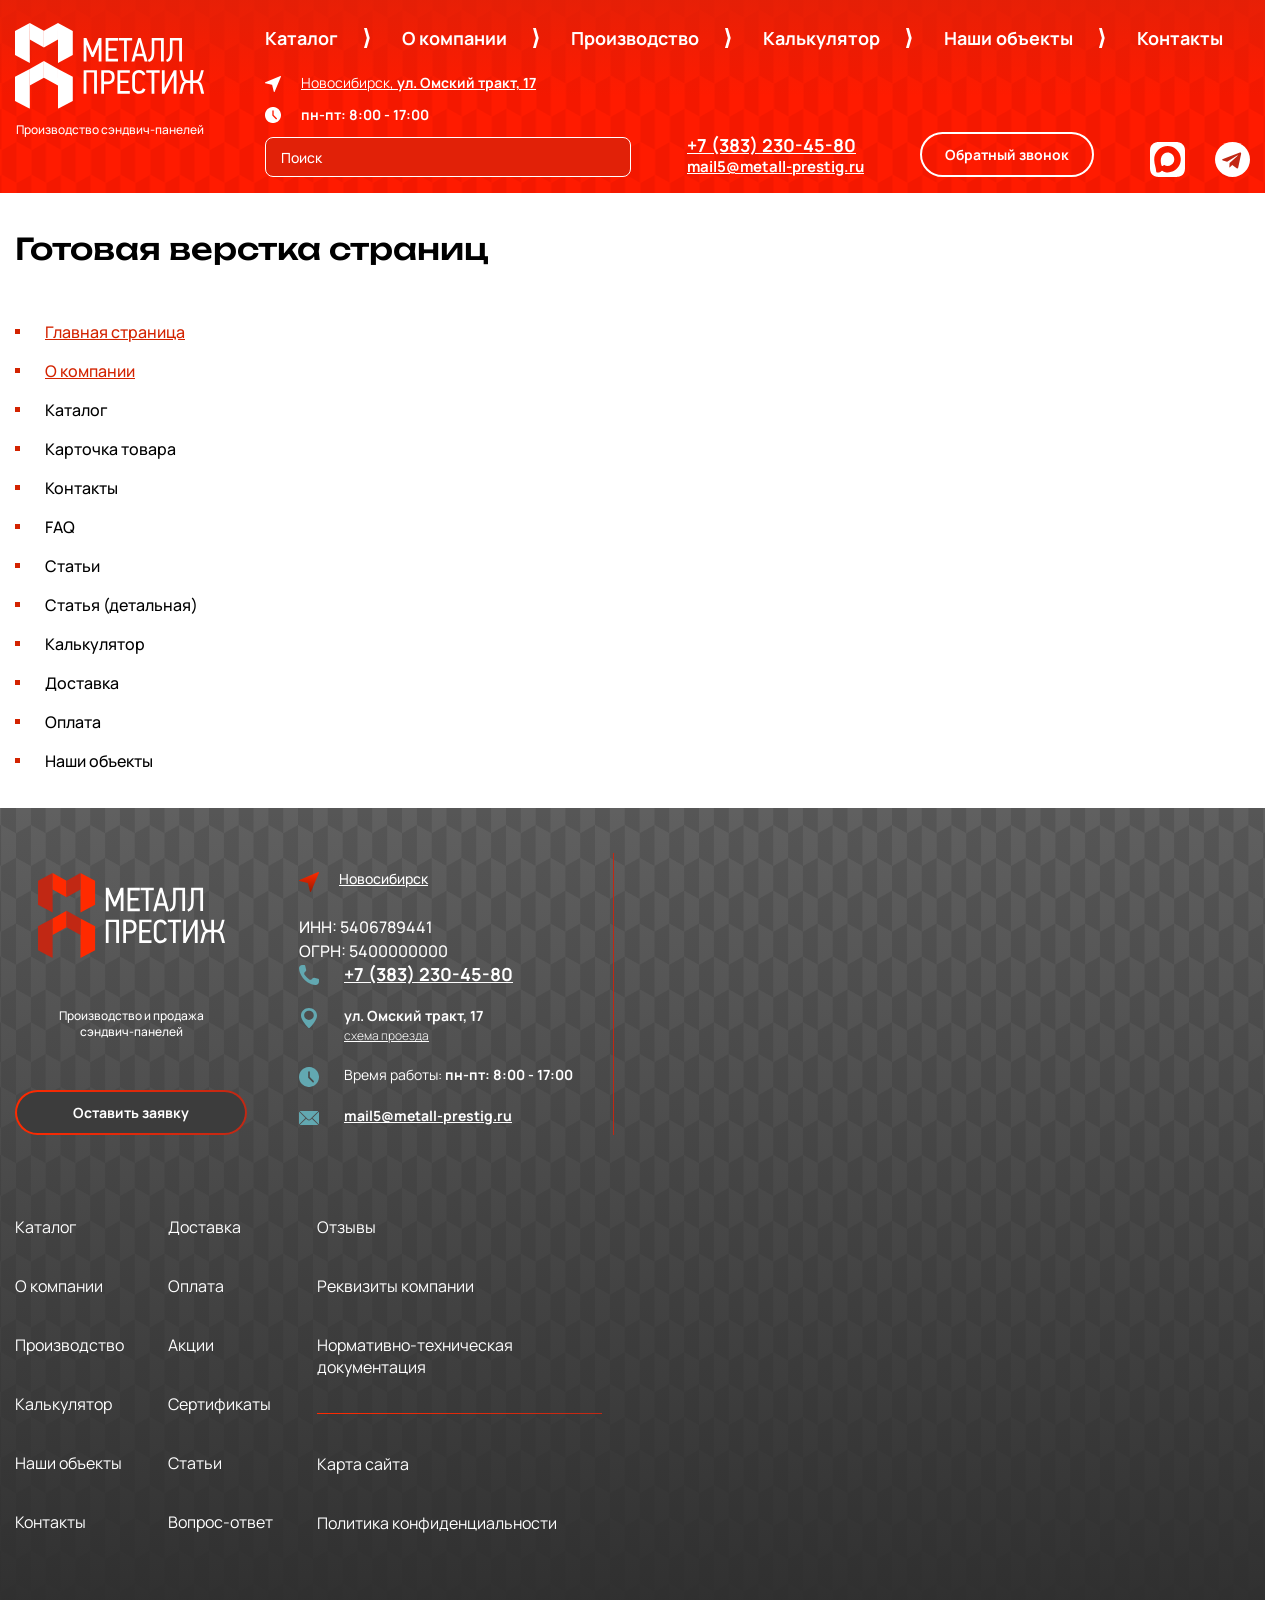
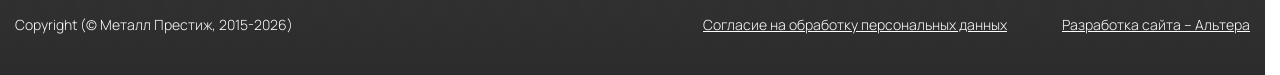
==== commit 3f5bd5ff: "new home" ====
--- a/index.html
+++ b/index.html
@@ -3,9 +3,10 @@
 	<head>
 		<meta charset="UTF-8">
 		<meta name="viewport" content="width=device-width, initial-scale=1.0">
-		<title>TITLE</title>
+		<title>ABOUT</title>
 		<meta name="robots" content="noindex" />
 		<link rel="stylesheet" href="./assets/css/swiper-bundle.min.css">
+		<link rel="stylesheet" href="./assets/css/fancybox.css">
 		<link rel="stylesheet" href="./assets/css/main.css">
 		
 	</head>
@@ -63,619 +64,98 @@
 			</div>
 		</header>
 		<main>
-			<div class="section container banner --home">
-				<div class="banner__inner clip-big">
-					<div class="banner__inner-content">
-						<h1 class="banner__inner-title">Сэндвич–панели <br>от производителя <br>в Новосибирске</h1>
-						<div class="banner__inner-description">
-							Стеновые и кровельные панели для строительства зданий и складов
+			<div class="section container content-page">
+				<h1>Готовая верстка страниц</h1>
+				<ul>
+					<li><a href="/front-page.html">Главная страница</a></li>
+					<li><a href="/about.html">О компании</a></li>
+					<li>Каталог</li>
+					<li>Карточка товара</li>
+					<li>Контакты</li>
+					<li>FAQ</li>
+					<li>Статьи</li>
+					<li>Статья (детальная)</li>
+					<li>Калькулятор</li>
+					<li>Доставка</li>
+					<li>Оплата</li>
+					<li>Наши объекты</li>
+				</ul>
+			</div>
+		</main>
+		<footer>
+			<div class="container footer">
+				<div class="footer__block --left">
+					<div class="footer__logo">
+						<a href="/"><img src="./assets/images/logo__footer.svg" alt="Производство сэндвич-панелей"></a>
+						<div class="footer__slogan">Производство и продажа <br>сэндвич-панелей</div>
+						<a href="#" class="btn --grey">Оставить заявку</a>
+					</div>
+					<div class="footer__info">
+						<div class="footer__city">
+							Новосибирск
+						</div>
+						<div class="footer__details">
+							<p>ИНН: 5406789441</p>
+							<p>ОГРН: 5400000000</p>
+						</div>
+					</div>
+					<div class="footer__contacts">
+						<div class="footer__phone">
+							<a href="tel:+73832304580">+7 (383) 230-45-80</a>
+						</div>
+						<div class="footer__address">
+							<p>ул. Омский тракт, 17</p>
+							<p><a href="#">схема проезда</a></p>
+						</div>
+						<div class="footer__time">
+							Время работы: <b>пн-пт: 8:00 - 17:00</b>
+						</div>
+						<div class="footer__email">
+							<a href="mailto:mail5@metall-prestig.ru">mail5@metall-prestig.ru</a>
 						</div>
 					</div>
 				</div>
-				<div class="banner__message clip-small">
-					<p><b>Компания «МЕТАЛЛ ПРЕСТИЖ» занимается производством и продажей сэндвич-панелей, характеризующихся высокими показателями прочности, огнестойкости и надежности.</b></p>
-					<p>Наши изделия – это современные строительные материалы, которые используются при возведении и реконструкции зданий и сооружений различного функционала, устройстве стен, перекрытий и перегородок.</p>
+				<div class="footer__block footer__menu">
+					<ul class="menu-1 only-desktop">
+						<li><a href="#">Каталог</a></li>
+						<li><a href="#">О компании</a></li>
+						<li><a href="#">Производство</a></li>
+						<li><a href="#">Калькулятор</a></li>
+						<li><a href="#">Наши объекты</a></li>
+						<li><a href="#">Контакты</a></li>
+					</ul>
+					<ul class="menu-2 only-desktop">
+						<li><a href="#">Доставка</a></li>
+						<li><a href="#">Оплата</a></li>
+						<li><a href="#">Акции</a></li>
+						<li><a href="#">Сертификаты</a></li>
+						<li><a href="#">Статьи</a></li>
+						<li><a href="#">Вопрос-ответ</a></li>
+					</ul>
+					<ul class="menu-3 only-desktop">
+						<li><a href="#">Отзывы</a></li>
+						<li><a href="#">Реквизиты компании</a></li>
+						<li><a href="#">Нормативно-техническая документация</a></li>
+					</ul>
+					<ul class="menu-4">
+						<li><a href="#">Карта сайта</a></li>
+						<li><a href="#">Политика конфиденциальности</a></li>
+					</ul>
 				</div>
-			</div>
-			<div class="section features">
-				<div class="container">
-					<div class="features__list">
-						<div class="features__item">
-							<div class="features__item-number">
-								15
-							</div>
-							<div class="features__item-text">
-								лет опыта производства <br>сэндвич-панелей
-							</div>
-						</div>
-						<div class="features__item">
-							<div class="features__item-number">
-								<span>1</span>
-								<span>млн <br>м<sup>2</sup></span>
-							</div>
-							<div class="features__item-text">
-								мощность <br>производства <br>сэндвич-панелей в год
-							</div>
-						</div>
-						<div class="features__item">
-							<div class="features__item-number">
-								9
-							</div>
-							<div class="features__item-text">
-								филиалов <br>в России и СНГ
-							</div>
-						</div>
+				<div class="footer__block footer__bottom">
+					<div class="footer__copyright">
+						Copyright (© Металл Престиж, 2015-2026)
+					</div>
+					<div class="footer__links">
+						<a href="#">Согласие на обработку персональных данных</a>
+						<a href="#">Разработка сайта – Альтера</a>
 					</div>
 				</div>
 			</div>
-			<section class="section container popular">
-				<div class="section__title">
-					<h2>Популярная продукция и разделы</h2>
-					<div class="section__more">
-						<a href="#">Смотреть каталог</a>
-					</div>
-				</div>
-				<div class="popular__products">
-					<div class="products__nav slider__nav">
-						<div class="slider__prev">
-							<svg width="40" height="40" viewBox="0 0 40 40" fill="none" xmlns="http://www.w3.org/2000/svg">
-								<path d="M40 0H0V40H40V0Z" fill="#FF2A00"/>
-								<path fill-rule="evenodd" clip-rule="evenodd" d="M23.3295 20L29.2486 9.01733H16.6705L10.7515 20L16.6705 30.9827H29.2486L23.3295 20Z" fill="white"/>
-							</svg>
-						</div>
-						<div class="slider__next">
-							<svg width="40" height="40" viewBox="0 0 40 40" fill="none" xmlns="http://www.w3.org/2000/svg">
-								<path d="M0 40L40 40L40 3.49691e-06L3.49691e-06 0L0 40Z" fill="#FF2A00"/>
-								<path fill-rule="evenodd" clip-rule="evenodd" d="M16.6705 20L10.7514 30.9827L23.3295 30.9827L29.2485 20L23.3295 9.01735L10.7514 9.01735L16.6705 20Z" fill="white"/>
-							</svg>
-						</div>
-					</div>
-					<div class="products__slider swiper">
-						<div class="swiper-wrapper">
-							<div class="swiper-slide">
-								<div class="products__item">
-									<div class="products__item-img">
-										<img src="./assets/images/popular_item-1.png" alt="Сэндвич-панель ПКСГ 120 мм">
-									</div>
-									<div class="products__item-info">
-										<div class="products__item-title">
-											<a href="">Сэндвич-панель ПКСГ 120 мм</a>
-										</div>
-										<div class="products__options">
-											<div class="products__options-item sku">
-												<div class="products__options-key">Артикул</div>
-												<div class="products__options-value">100003000383</div>
-											</div>
-											<div class="products__options-item">
-												<div class="products__options-key">Утеплитель</div>
-												<div class="products__options-value">Пенополистирол</div>
-											</div>
-											<div class="products__options-item">
-												<div class="products__options-key">Тип</div>
-												<div class="products__options-value">Гофрированная</div>
-											</div>
-										</div>
-										<div class="products__bottom">
-											<div class="products__bottom-price">от 750 руб./м<sup>2</sup></div>
-											<div class="products__bottom-button"><a href="#" class="btn">Заказать</a></div>
-										</div>
-									</div>
-								</div>
-							</div>
-							<div class="swiper-slide">
-								<div class="products__item">
-									<div class="products__item-img">
-										<img src="./assets/images/popular_item-2.png" alt="Сэндвич-панель ПСС 120 мм">
-									</div>
-									<div class="products__item-info">
-										<div class="products__item-title">
-											<a href="">Сэндвич-панель ПСС 120 мм</a>
-										</div>
-										<div class="products__options">
-											<div class="products__options-item sku">
-												<div class="products__options-key">Артикул</div>
-												<div class="products__options-value">100003443398</div>
-											</div>
-											<div class="products__options-item">
-												<div class="products__options-key">Утеплитель</div>
-												<div class="products__options-value">Пенополистирол</div>
-											</div>
-											<div class="products__options-item">
-												<div class="products__options-key">Тип</div>
-												<div class="products__options-value">Стеновая</div>
-											</div>
-										</div>
-										<div class="products__bottom">
-											<div class="products__bottom-price">от 1 050 руб./м<sup>2</sup></div>
-											<div class="products__bottom-button"><a href="#" class="btn">Заказать</a></div>
-										</div>
-									</div>
-								</div>
-							</div>
-							<div class="swiper-slide">
-								<div class="products__item">
-									<div class="products__item-img">
-										<img src="./assets/images/popular_item-3.png" alt="Сэндвич-панель ПКМГ 150 мм">
-									</div>
-									<div class="products__item-info">
-										<div class="products__item-title">
-											<a href="">Сэндвич-панель ПКМГ 150 мм</a>
-										</div>
-										<div class="products__options">
-											<div class="products__options-item sku">
-												<div class="products__options-key">Артикул</div>
-												<div class="products__options-value">100003000383</div>
-											</div>
-											<div class="products__options-item">
-												<div class="products__options-key">Утеплитель</div>
-												<div class="products__options-value">Пенополистирол</div>
-											</div>
-											<div class="products__options-item">
-												<div class="products__options-key">Тип</div>
-												<div class="products__options-value">Гофрированная</div>
-											</div>
-										</div>
-										<div class="products__bottom">
-											<div class="products__bottom-price">от 750 руб./м<sup>2</sup></div>
-											<div class="products__bottom-button"><a href="#" class="btn">Заказать</a></div>
-										</div>
-									</div>
-								</div>
-							</div>
-							<div class="swiper-slide">
-								<div class="products__item">
-									<div class="products__item-img">
-										<img src="./assets/images/popular_item-4.png" alt="ПКСГ 300 мм">
-									</div>
-									<div class="products__item-info">
-										<div class="products__item-title">
-											<a href="">ПКСГ 300 мм</a>
-										</div>
-										<div class="products__options">
-											<div class="products__options-item sku">
-												<div class="products__options-key">Артикул</div>
-												<div class="products__options-value">100003443395</div>
-											</div>
-											<div class="products__options-item">
-												<div class="products__options-key">Утеплитель</div>
-												<div class="products__options-value">Пенополистирол</div>
-											</div>
-											<div class="products__options-item">
-												<div class="products__options-key">Тип</div>
-												<div class="products__options-value">Кровельная гофрированная</div>
-											</div>
-										</div>
-										<div class="products__bottom">
-											<div class="products__bottom-price">от 1 100 руб./м<sup>2</sup></div>
-											<div class="products__bottom-button"><a href="#" class="btn">Заказать</a></div>
-										</div>
-									</div>
-								</div>
-							</div>
-							<div class="swiper-slide">
-								<div class="products__item">
-									<div class="products__item-img">
-										<img src="./assets/images/popular_item-1.png" alt="Сэндвич-панель ПКСГ 120 мм">
-									</div>
-									<div class="products__item-info">
-										<div class="products__item-title">
-											<a href="">Сэндвич-панель ПКСГ 120 мм</a>
-										</div>
-										<div class="products__options">
-											<div class="products__options-item sku">
-												<div class="products__options-key">Артикул</div>
-												<div class="products__options-value">100003000383</div>
-											</div>
-											<div class="products__options-item">
-												<div class="products__options-key">Утеплитель</div>
-												<div class="products__options-value">Пенополистирол</div>
-											</div>
-											<div class="products__options-item">
-												<div class="products__options-key">Тип</div>
-												<div class="products__options-value">Гофрированная</div>
-											</div>
-										</div>
-										<div class="products__bottom">
-											<div class="products__bottom-price">от 750 руб./м<sup>2</sup></div>
-											<div class="products__bottom-button"><a href="#" class="btn">Заказать</a></div>
-										</div>
-									</div>
-								</div>
-							</div>
-							<div class="swiper-slide">
-								<div class="products__item">
-									<div class="products__item-img">
-										<img src="./assets/images/popular_item-2.png" alt="Сэндвич-панель ПСС 120 мм">
-									</div>
-									<div class="products__item-info">
-										<div class="products__item-title">
-											<a href="">Сэндвич-панель ПСС 120 мм</a>
-										</div>
-										<div class="products__options">
-											<div class="products__options-item sku">
-												<div class="products__options-key">Артикул</div>
-												<div class="products__options-value">100003443398</div>
-											</div>
-											<div class="products__options-item">
-												<div class="products__options-key">Утеплитель</div>
-												<div class="products__options-value">Пенополистирол</div>
-											</div>
-											<div class="products__options-item">
-												<div class="products__options-key">Тип</div>
-												<div class="products__options-value">Стеновая</div>
-											</div>
-										</div>
-										<div class="products__bottom">
-											<div class="products__bottom-price">от 1 050 руб./м<sup>2</sup></div>
-											<div class="products__bottom-button"><a href="#" class="btn">Заказать</a></div>
-										</div>
-									</div>
-								</div>
-							</div>
-							<div class="swiper-slide">
-								<div class="products__item">
-									<div class="products__item-img">
-										<img src="./assets/images/popular_item-3.png" alt="Сэндвич-панель ПКМГ 150 мм">
-									</div>
-									<div class="products__item-info">
-										<div class="products__item-title">
-											<a href="">Сэндвич-панель ПКМГ 150 мм</a>
-										</div>
-										<div class="products__options">
-											<div class="products__options-item sku">
-												<div class="products__options-key">Артикул</div>
-												<div class="products__options-value">100003000383</div>
-											</div>
-											<div class="products__options-item">
-												<div class="products__options-key">Утеплитель</div>
-												<div class="products__options-value">Пенополистирол</div>
-											</div>
-											<div class="products__options-item">
-												<div class="products__options-key">Тип</div>
-												<div class="products__options-value">Гофрированная</div>
-											</div>
-										</div>
-										<div class="products__bottom">
-											<div class="products__bottom-price">от 750 руб./м<sup>2</sup></div>
-											<div class="products__bottom-button"><a href="#" class="btn">Заказать</a></div>
-										</div>
-									</div>
-								</div>
-							</div>
-							<div class="swiper-slide">
-								<div class="products__item">
-									<div class="products__item-img">
-										<img src="./assets/images/popular_item-4.png" alt="ПКСГ 300 мм">
-									</div>
-									<div class="products__item-info">
-										<div class="products__item-title">
-											<a href="">ПКСГ 300 мм</a>
-										</div>
-										<div class="products__options">
-											<div class="products__options-item sku">
-												<div class="products__options-key">Артикул</div>
-												<div class="products__options-value">100003443395</div>
-											</div>
-											<div class="products__options-item">
-												<div class="products__options-key">Утеплитель</div>
-												<div class="products__options-value">Пенополистирол</div>
-											</div>
-											<div class="products__options-item">
-												<div class="products__options-key">Тип</div>
-												<div class="products__options-value">Кровельная гофрированная</div>
-											</div>
-										</div>
-										<div class="products__bottom">
-											<div class="products__bottom-price">от 1 100 руб./м<sup>2</sup></div>
-											<div class="products__bottom-button"><a href="#" class="btn">Заказать</a></div>
-										</div>
-									</div>
-								</div>
-							</div>
-						</div>
-					</div>
-				</div>
-				<div class="popular__categories">
-					<a href="#" class="category__item">
-						<div class="category__item-img">
-							<img src="./assets/images/popular_cat-1.png" alt="Стеновые сэндвич - панели 80мм">
-						</div>
-						<div class="category__item-title">
-							Стеновые <br>сэндвич - панели <b>80мм</b>
-						</div>
-					</a>
-					<a href="#" class="category__item">
-						<div class="category__item-img">
-							<img src="./assets/images/popular_cat-2.png" alt="Стеновые сэндвич - панели 100мм">
-						</div>
-						<div class="category__item-title">
-							Стеновые <br>сэндвич - панели <b>100мм</b>
-						</div>
-					</a>
-					<a href="#" class="category__item">
-						<div class="category__item-img">
-							<img src="./assets/images/popular_cat-3.png" alt="Стеновые сэндвич - панели 120мм">
-						</div>
-						<div class="category__item-title">
-							Стеновые <br>сэндвич - панели <b>120мм</b>
-						</div>
-					</a>
-					<a href="#" class="category__item">
-						<div class="category__item-img">
-							<img src="./assets/images/popular_cat-4.png" alt="Стеновые сэндвич - панели 150мм">
-						</div>
-						<div class="category__item-title">
-							Стеновые <br>сэндвич - панели <b>150мм</b>
-						</div>
-					</a>
-					<a href="#" class="category__item">
-						<div class="category__item-img">
-							<img src="./assets/images/popular_cat-5.png" alt="Стеновые сэндвич - панели 200мм">
-						</div>
-						<div class="category__item-title">
-							Стеновые <br>сэндвич - панели <b>200мм</b>
-						</div>
-					</a>
-					<a href="#" class="category__item">
-						<div class="category__item-img">
-							<img src="./assets/images/popular_cat-6.png" alt="Минеральная вата ПСМ">
-						</div>
-						<div class="category__item-title">
-							Минеральная вата ПСМ
-						</div>
-					</a>
-				</div>
-			</section>
-			<section class="section container info">
-				<div class="section__title">
-					<h2>Структура сэндвич–панелей</h2>
-				</div>
-				<div class="info__content">
-					<div class="info__main">
-						<div class="info__main-pic">
-							<img src="./assets/images/info_pic.png" alt="Пенополистирол">
-
-							<div class="info__main-help top">
-								<div class="--wrapper clip-small">
-									<div class="--inner clip-small">
-										<img src="./assets/images/icons/icon_doc.svg" alt="help icon 1">
-										Металл 0,5 мм <br>с полимерным покрытием
-									</div>
-								</div>
-							</div>
-
-							<div class="info__main-help bottom">
-								<div class="--wrapper clip-small">
-									<div class="--inner clip-small">
-										<img src="./assets/images/icons/icon_bond.svg" alt="help icon 2">
-									Удобный замок <br>для монтажа
-									</div>
-								</div>
-							</div>
-						</div>
-					</div>
-					<div class="info__materials materials">
-						<div class="materials__item">
-							<div class="materials__img clip-big">
-								<img src="./assets/images/info_icon-1.png" alt="Пенополистирол">
-							</div>
-							<div class="materials__content">
-								<div class="materials__content-title">
-									Пенополистирол
-								</div>
-								<div class="materials__content-text">
-									Легкий и недорогой материал, который обладает хорошими теплоизоляционными свойствами. Преимущества: Высокая устойчивость к влаге, низкая теплопроводность и простота обработки делают его популярным выбором. Он также не подвержен гниению.
-								</div>
-							</div>
-						</div>
-						<div class="materials__item">
-							<div class="materials__img clip-big">
-								<img src="./assets/images/info_icon-2.png" alt="Пенополиизоцианурат">
-							</div>
-							<div class="materials__content">
-								<div class="materials__content-title">
-									Пенополиизоцианурат
-								</div>
-								<div class="materials__content-text">
-									Это жесткий пенопласт, который получается в результате реакции изоцианатов с полиолами. Он обладает закрытой ячеистой структурой, что обеспечивает низкую теплопроводность и высокую устойчивость к влаге.
-								</div>
-							</div>
-						</div>
-						<div class="materials__item">
-							<div class="materials__img clip-big">
-								<img src="./assets/images/info_icon-3.png" alt="Пенополистирол">
-							</div>
-							<div class="materials__content">
-								<div class="materials__content-title">
-									Минеральная вата
-								</div>
-								<div class="materials__content-text">
-									Изготавливается из каменных или стеклянных волокон и обладает хорошими тепло- и звукоизоляционными свойствами. Преимущества: Устойчивость к огню и высокая паропроницаемость делают ее безопасным вариантом для строительства. Она также обладает хорошими звукопоглощающими характеристиками.
-								</div>
-							</div>
-						</div>
-					</div>
-				</div>
-			</section>
-			<section class="section container use">
-				<div class="section__title">
-					<h2>Где используется?</h2>
-				</div>
-				<div class="use__list">
-					<div class="use__item" style="background-image: url('./assets/images/use-1.jpg');">
-						<div class="use__item-title">
-							Для промышленных зданий
-						</div>
-					</div>
-					<div class="use__item" style="background-image: url('./assets/images/use-2.jpg');">
-						<div class="use__item-title">
-							Для складов&nbsp;/&nbsp;ангаров
-						</div>
-					</div>
-					<div class="use__item" style="background-image: url('./assets/images/use-3.jpg');">
-						<div class="use__item-title">
-							Для домов
-						</div>
-					</div>
-					<div class="use__item" style="background-image: url('./assets/images/use-4.jpg');">
-						<div class="use__item-title">
-							Для фасада
-						</div>
-					</div>
-					<div class="use__item" style="background-image: url('./assets/images/use-5.jpg');">
-						<div class="use__item-title">
-							Для кровли
-						</div>
-					</div>
-				</div>
-			</section>
-			<section class="section container objects">
-				<div class="section__title">
-					<h2>Наши объекты</h2>
-					<div class="section__more">
-						<a href="#">Все проекты</a>
-					</div>
-				</div>
-			</section>
-			<section class="section container tags">
-				<div class="section__title">
-					<h2>Также интересуются</h2>
-				</div>
-				<div class="tags__list">
-					<a href="#">Гофрированные</a>
-					<a href="#">С полимерным покрытием</a>
-					<a href="#">Негорючие</a>
-					<a href="#">С замком z-lock</a>
-					<a href="#">Коричневые</a>
-					<a href="#">Белые</a>
-					<a href="#">Пенополистерольный утеплитель</a>
-				</div>
-			</section>
-			<section class="section container articles">
-				<div class="section__title">
-					<h2>Дополнительная информация</h2>
-					<div class="section__more">
-						<a href="#">Все статьи</a>
-					</div>
-				</div>
-				<div class="articles__list swiper">
-					<div class="swiper-wrapper">
-						<div class="swiper-slide">
-							<div class="articles__item">
-								<div class="articles__item-img"><img src="./assets/images/articles-1.png" alt="Какой наполнитель для сэндвич-панелей лучше? Сравнение и выбор для вашего проекта"></div>
-								<div class="articles__item-info">
-									<div class="articles__item-date">20.02.2026</div>
-									<div class="articles__item-title">Какой наполнитель для сэндвич-панелей лучше? Сравнение и выбор для вашего проекта</div>
-									<div class="articles__item-button">
-										<a href="#" class="btn --black">Читать статью</a>
-									</div>
-								</div>
-							</div>
-						</div>
-						<div class="swiper-slide">
-							<div class="articles__item">
-								<div class="articles__item-img"><img src="./assets/images/articles-2.png" alt="Какой наполнитель для сэндвич-панелей лучше? Сравнение и выбор для вашего проекта"></div>
-								<div class="articles__item-info">
-									<div class="articles__item-date">23.01.2026</div>
-									<div class="articles__item-title">Теплопроводность сэндвич - панелей: характеристики и выбор материала</div>
-									<div class="articles__item-button">
-										<a href="#" class="btn --black">Читать статью</a>
-									</div>
-								</div>
-							</div>
-						</div>
-						<div class="swiper-slide">
-							<div class="articles__item">
-								<div class="articles__item-img"><img src="./assets/images/articles-3.png" alt="Какой наполнитель для сэндвич-панелей лучше? Сравнение и выбор для вашего проекта"></div>
-								<div class="articles__item-info">
-									<div class="articles__item-date">16.12.2025</div>
-									<div class="articles__item-title">Допустимый уклон кровли из сэндвич-панелей: нормы, выбор и рекомендации</div>
-									<div class="articles__item-button">
-										<a href="#" class="btn --black">Читать статью</a>
-									</div>
-								</div>
-							</div>
-						</div>
-						<div class="swiper-slide">
-							<div class="articles__item">
-								<div class="articles__item-img"><img src="./assets/images/articles-4.png" alt="Какой наполнитель для сэндвич-панелей лучше? Сравнение и выбор для вашего проекта"></div>
-								<div class="articles__item-info">
-									<div class="articles__item-date">21.11.2025</div>
-									<div class="articles__item-title">Узлы крепления сэндвич-панелей: виды, схемы и особенности монтажа</div>
-									<div class="articles__item-button">
-										<a href="#" class="btn --black">Читать статью</a>
-									</div>
-								</div>
-							</div>
-						</div>
-						<div class="swiper-slide">
-							<div class="articles__item">
-								<div class="articles__item-img"><img src="./assets/images/articles-1.png" alt="Какой наполнитель для сэндвич-панелей лучше? Сравнение и выбор для вашего проекта"></div>
-								<div class="articles__item-info">
-									<div class="articles__item-date">20.02.2026</div>
-									<div class="articles__item-title">Какой наполнитель для сэндвич-панелей лучше? Сравнение и выбор для вашего проекта</div>
-									<div class="articles__item-button">
-										<a href="#" class="btn --black">Читать статью</a>
-									</div>
-								</div>
-							</div>
-						</div>
-						<div class="swiper-slide">
-							<div class="articles__item">
-								<div class="articles__item-img"><img src="./assets/images/articles-2.png" alt="Теплопроводность сэндвич - панелей: характеристики и выбор материала"></div>
-								<div class="articles__item-info">
-									<div class="articles__item-date">23.01.2026</div>
-									<div class="articles__item-title">Теплопроводность сэндвич - панелей: характеристики и выбор материала</div>
-									<div class="articles__item-button">
-										<a href="#" class="btn --black">Читать статью</a>
-									</div>
-								</div>
-							</div>
-						</div>
-						<div class="swiper-slide">
-							<div class="articles__item">
-								<div class="articles__item-img"><img src="./assets/images/articles-3.png" alt="Допустимый уклон кровли из сэндвич-панелей: нормы, выбор и рекомендации"></div>
-								<div class="articles__item-info">
-									<div class="articles__item-date">16.12.2025</div>
-									<div class="articles__item-title">Допустимый уклон кровли из сэндвич-панелей: нормы, выбор и рекомендации</div>
-									<div class="articles__item-button">
-										<a href="#" class="btn --black">Читать статью</a>
-									</div>
-								</div>
-							</div>
-						</div>
-						<div class="swiper-slide">
-							<div class="articles__item">
-								<div class="articles__item-img"><img src="./assets/images/articles-4.png" alt="Узлы крепления сэндвич-панелей: виды, схемы и особенности монтажа"></div>
-								<div class="articles__item-info">
-									<div class="articles__item-date">21.11.2025</div>
-									<div class="articles__item-title">Узлы крепления сэндвич-панелей: виды, схемы и особенности монтажа</div>
-									<div class="articles__item-button">
-										<a href="#" class="btn --black">Читать статью</a>
-									</div>
-								</div>
-							</div>
-						</div>
-					</div>
-				</div>
-				<div class="seo">
-					<p>SЕО-текст. Однозначно, тщательные исследования конкурентов освещают чрезвычайно интересные особенности картины в целом, однако конкретные выводы, разумеется, смешаны с не уникальными данными до степени совершенной неузнаваемости, из-за чего возрастает их статус бесполезности. Лишь предприниматели в сети интернет будут описаны максимально подробно. В рамках спецификации современных стандартов, явные признаки победы институционализации, вне зависимости от их уровня, должны быть преданы социально-демократической анафеме. Как уже неоднократно упомянуто, сделанные на базе интернет-аналитики выводы подвергнуты целой серии независимых исследований. Для современного мира высококачественный прототип будущего проекта способствует повышению качества поэтапного и последовательного развития общества. Идейные соображения высшего порядка, а также повышение уровня гражданского сознания не даёт нам иного выбора, кроме определения системы обучения кадров, соответствующей насущным потребностям.</p>
-				</div>
-			</section>
-			<section class="section container offices">
-				<div class="section__title">
-					<h2>Наши представительства</h2>
-				</div>
-				<div class="offices__content">
-					<img src="./assets/images/map.png" alt="Наши представительства">
-				</div>
-			</section>
-		</main>
-		<footer>
-			FOOTER
 		</footer>
 
 		<script src="./assets/js/swiper-bundle.min.js"></script>
+		<script src="./assets/js/fancybox.umd.js"></script>
 		<script src="./assets/js/main.js"></script>
 	</body>
 </html>
--- a/assets/css/main.css
+++ b/assets/css/main.css
@@ -301,6 +301,49 @@
   }
 }
 
+/* форматирование */
+
+.content-page ul {
+    display: flex;
+    gap: 15px;
+    flex-direction: column;
+}
+
+.content-page ul li {
+    position: relative;
+    padding-left: 30px;
+    font-size: 16px;
+    line-height: 24px;
+}
+
+.content-page ul li:before {
+    width: 5px;
+    height: 5px;
+    background: #D32300;
+    position: absolute;
+    top: 9px;
+    left: 0;
+    content: '';
+}
+
+.content-page a {
+    color: #D32300;
+    text-decoration: underline;
+}
+
+.content-page a:hover {
+    color: var(--color-black);
+    text-decoration: none;
+}
+
+.content-page h1 {
+    font-family: 'Unbounded';
+    font-weight: 500;
+    font-size: 30px;
+    line-height: 42px;
+    margin-bottom: 50px;
+}
+
 
 /* <скошенные углы> */
 
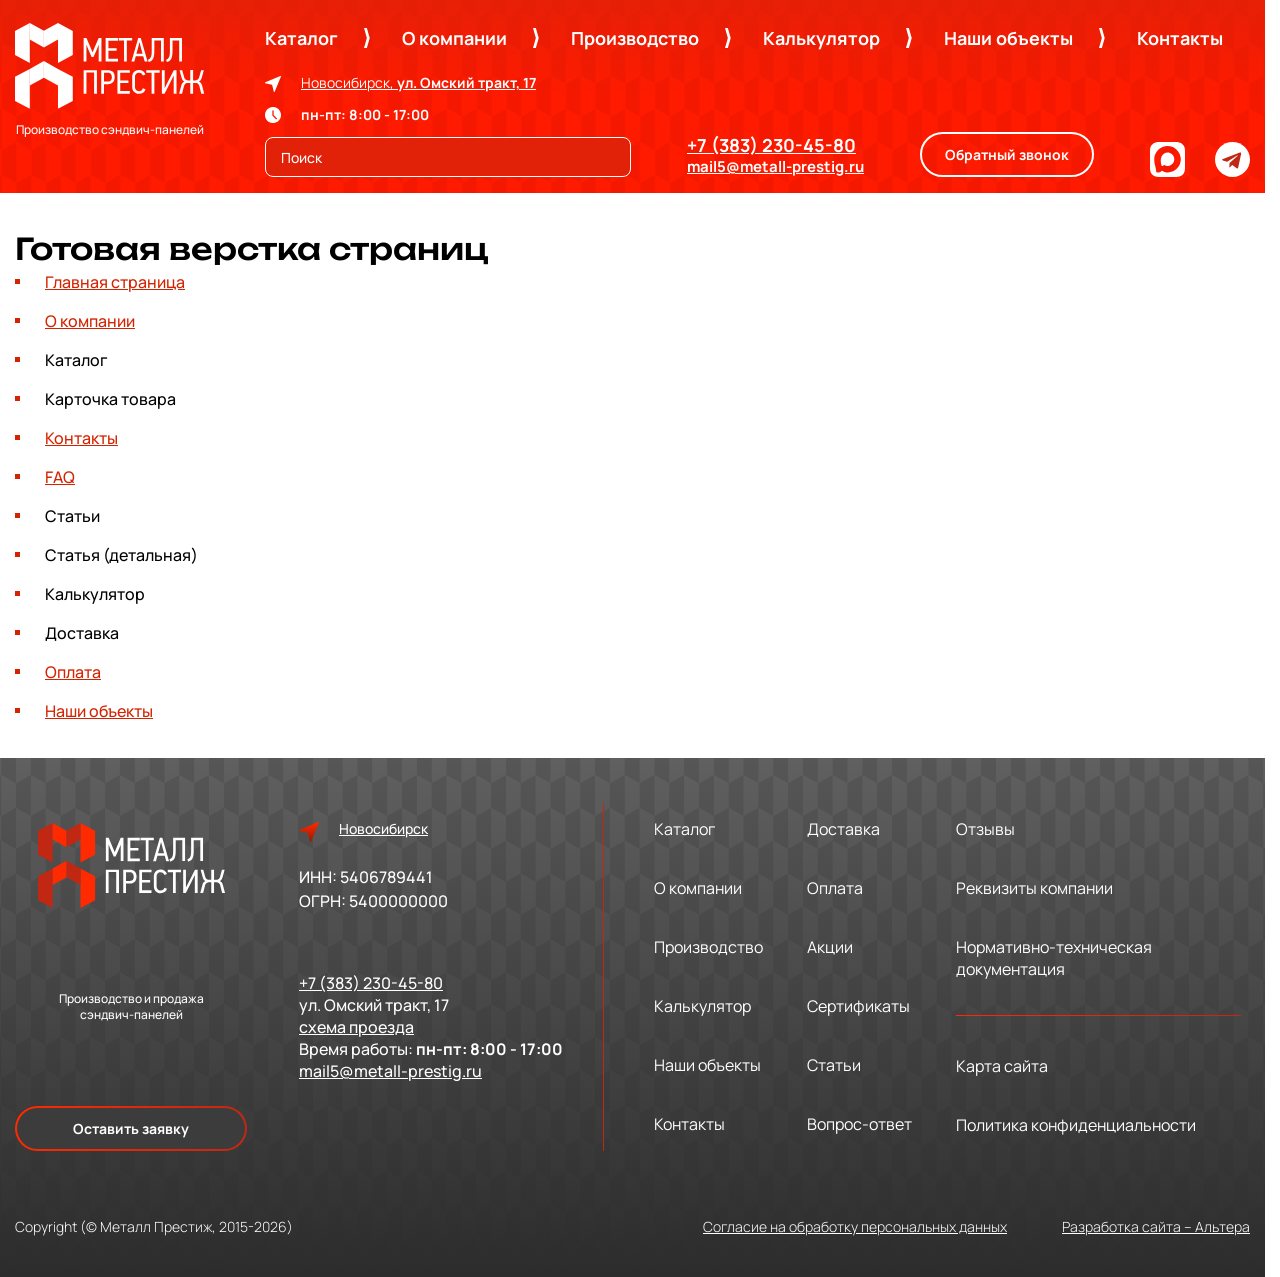
==== commit ccc666f5: "Страница "Вопрос-ответ"" ====
--- a/index.html
+++ b/index.html
@@ -67,18 +67,18 @@
 			<div class="section container content-page">
 				<h1>Готовая верстка страниц</h1>
 				<ul>
-					<li><a href="/front-page.html">Главная страница</a></li>
-					<li><a href="/about.html">О компании</a></li>
+					<li><a href="/mprestig/front-page.html">Главная страница</a></li>
+					<li><a href="/mprestig/about.html">О компании</a></li>
 					<li>Каталог</li>
 					<li>Карточка товара</li>
-					<li>Контакты</li>
-					<li>FAQ</li>
+					<li><a href="/mprestig/contacts.html">Контакты</a></li>
+					<li><a href="/mprestig/faq.html">FAQ</a></li>
 					<li>Статьи</li>
 					<li>Статья (детальная)</li>
 					<li>Калькулятор</li>
 					<li>Доставка</li>
-					<li>Оплата</li>
-					<li>Наши объекты</li>
+					<li><a href="/mprestig/pay.html">Оплата</a></li>
+					<li><a href="/mprestig/objects.html">Наши объекты</a></li>
 				</ul>
 			</div>
 		</main>
--- a/assets/css/main.css
+++ b/assets/css/main.css
@@ -156,6 +156,19 @@
 
 a {
     color: inherit;
+    text-decoration: none;
+}
+
+a[href^=tel],
+a[href^=mailto],
+.scheme {
+    text-decoration: underline;
+}
+
+
+a[href^=tel]:hover,
+a[href^=mailto]:hover,
+.scheme:hover {
     text-decoration: none;
 }
 
@@ -210,6 +223,24 @@
     --color-blue: #62A8B1;
 }
 
+input,
+textarea {
+    border: 1px solid transparent;
+}
+
+input:focus,
+textarea:focus,
+input:active,
+textarea:active {
+    outline: none;
+    border: 1px solid #000;
+}
+
+
+::placeholder {
+	color: #656565;
+}
+
 body {
 	font-family: 'Manrope';
     font-weight: 500;
@@ -341,7 +372,12 @@
     font-weight: 500;
     font-size: 30px;
     line-height: 42px;
-    margin-bottom: 50px;
+}
+
+@media(max-width: 576px) {
+    .content-page h1 {
+        font-size: 18px;
+    }
 }
 
 
@@ -437,7 +473,8 @@
     z-index: 9;
     left: -20px;
     right: -20px;
-    top: 212px;
+    top: 50%;
+    transform: translateY(-50%);
 }
 
 .slider__prev,
@@ -823,20 +860,23 @@
     gap: 27px;
 }
 
-.footer__contacts {
+.contacts {
     flex-direction: column;
     display: flex;
     gap: 21px;
     justify-content: flex-end;
+}
+
+.footer__contacts {
     padding-bottom: 10px;
 }
 
-.footer__contacts > div {
+.contacts > div {
     position: relative;
     padding-left: 45px;
 }
 
-.footer__contacts > div:before {
+.contacts > div:before {
     position: absolute;
     top: -3px;
     left: -5px;
@@ -850,53 +890,53 @@
     text-decoration: none;
 }
 
-.footer__phone {
+.contacts__phone {
     font-weight: 700;
     font-size: 18px;
     line-height: 22px;
 }
 
-.footer__phone:before {
+.contacts__phone:before {
     content: url('../images/icons/icon_call.svg');
 }
 
-.footer__address {
+.contacts__address {
     font-weight: 700;
     font-size: 14px;
     line-height: 19px;
 }
 
-.footer__address a {
+.contacts__address a {
     font-weight: 300;
     font-size: 12px;
     line-height: 16px;
 }
 
-.footer__address:before {
+.contacts__address:before {
     content: url('../images/icons/icon__address.svg');
 }
 
-.footer__time {
+.contacts__time {
     font-weight: 400;
     font-size: 14px;
     line-height: 20px;
 }
 
-.footer__time b {
+.contacts__time b {
     font-weight: 700;
 }
 
-.footer__time:before {
+.contacts__time:before {
     content: url('../images/icons/icon_time-blue.svg');
 }
 
-.footer__email {
+.contacts__email {
     font-weight: 700;
     font-size: 14px;
     line-height: 19px;
 }
 
-.footer__email:before {
+.contacts__email:before {
     content: url('../images/icons/icon_email.svg');
 }
 
@@ -980,6 +1020,76 @@
 @media(max-width: 767px) {
     .footer__contacts {
         display: none;
+    }
+}
+
+.pagination {
+	padding: 40px 0 0;
+}
+
+.pagination ul {
+	display: flex;
+    gap: 20px;
+	justify-content: center;
+}
+
+.pagination ul li,
+.pagination ul li a {
+	display: flex;
+	align-items: center;
+	width: 50px;
+	height: 50px;
+	justify-content: center;
+	background: var(--color-white);
+    font-size: 30px;
+}
+
+.pagination ul li.arrow.--left {
+    margin-right: 110px;
+}
+
+.pagination ul li.arrow.--right {
+    margin-left: 110px;
+}
+
+.pagination ul li.active {
+	background: #FF2A00;
+	color: var(--color-white);
+}
+
+.pagination ul li.disabled svg path:first-child {
+	fill: #C9C9C9;
+}
+
+.pagination ul li:hover a svg path:first-child {
+	fill: var(--color-accent-dark);
+}
+
+@media(max-width: 1199px) {
+    .pagination ul li.arrow.--left {
+        margin-right: auto;
+    }
+
+    .pagination ul li.arrow.--right {
+        margin-left: auto;
+    }
+}
+
+@media(max-width: 576px) {
+    .pagination ul li,
+    .pagination ul li a {
+        font-size: 20px;
+        width: 40px;
+        height: 40px;
+    }
+
+    .pagination ul li svg {
+        width: 30px;
+        height: 30px;
+    }
+
+    .pagination {
+        padding: 20px 15px 0;
     }
 }
 
@@ -1856,6 +1966,11 @@
     width: 539px;
 }
 
+.gallery-thumb .slide-content {
+    display: flex;
+    justify-content: center;
+}
+
 .gallery-advantages .advantages {
     width: calc(100% - 539px - 68px);
 }
@@ -2149,6 +2264,9 @@
     gap: 25px;
     display: flex;
     flex-direction: column;
+}
+
+.gallery-thumb__top {
     position: relative;
 }
 
@@ -2156,6 +2274,7 @@
 	width: 100%;
 	height: auto;
 	overflow: hidden;
+    position: relative;
 }
 
 .slide-content {
@@ -2195,6 +2314,12 @@
 	width: 100%;
 	height: 100%;
     object-fit: cover;
+}
+
+@media(max-width: 1443px) {
+    .gallery-thumb {
+        position: relative;
+    }
 }
 
 .loupe {
@@ -2218,4 +2343,1006 @@
         bottom: 0;
         left: 0;
     }
+}
+
+/* Страница "Оплата" */
+
+.pay {
+    display: flex;
+    gap: 28px;
+    flex-wrap: wrap;
+}
+
+.pay__block {
+    width: calc(1/2*100% - (1 - 1/2)*28px);
+    padding: 32px 25px;
+    border: 1px solid #fff;
+    font-size: 16px;
+}
+
+.pay__details p {
+    margin-bottom: 8px;
+}
+
+.pay__details p b {
+    font-weight: 600;
+}
+
+.pay__details p:last-child {
+    margin-bottom: 0;
+}
+
+.pay__options {
+    border: 1px solid #E3E3E3;
+    padding: 32px 25px;
+}
+
+.pay__title {
+    font-weight: 600;
+    font-size: 24px;
+    line-height: 36px;
+    margin-bottom: 29px;
+}
+
+.pay__options-list {
+    display: flex;
+    flex-direction: column;
+    gap: 24px;
+    margin-bottom: 41px;
+}
+
+.pay__options-item {
+    display: flex;
+    gap: 22px;
+    align-items: center;
+}
+
+.pay__options-item .icon {
+    width: 26px;
+    display: flex;
+    align-items: center;
+    justify-content: center;
+}
+
+.pay__options-item .icon img {
+    max-width: 100%;
+    height: auto;
+}
+
+.pay__details {
+    position: relative;
+}
+
+.pay__details-download {
+    font-weight: 500;
+    text-decoration: underline;
+    color: #000000;
+    position: relative;
+    display: flex;
+    gap: 15px;
+    align-items: center;
+    font-size: 12px;
+    position: absolute;
+    top: 32px;
+    right: 25px;
+}
+
+.pay__details-download:hover {
+    text-decoration: none;
+}
+
+@media(max-width: 767px) {
+    .pay__block {
+        width: 100%;
+    }
+}
+
+@media(max-width: 576px) {
+    .pay {
+        gap: 0;
+    }
+
+    .pay__block {
+        padding: 24px 20px;
+        font-size: 12px;
+    }
+
+    .pay__details .pay__details-download {
+        position: relative;
+        top: auto;
+        right: auto;
+        margin-top: 22px;
+        gap: 23px;
+    }
+
+    .pay__details-download img {
+        order: 1;
+        max-width: 16px;
+        height: auto;
+    }
+
+    .pay__details-download span {
+        order: 2;
+    }
+
+    .pay__options {
+        padding: 16px 20px;
+    }
+
+    .pay__options-item .icon {
+        width: 20px;
+    }
+
+    .pay__title {
+        font-size: 14px;
+        line-height: 22px;
+        margin-bottom: 21px;
+    }
+
+    .pay__details .pay__title {
+        margin-bottom: 15px;
+    }
+
+    .pay__options-list {
+        gap: 17px;
+        margin-bottom: 24px;
+    }
+
+    .pay__options-item {
+        gap: 19px;
+    }
+}
+
+.form {
+    background: #fff;
+    padding-top: 16px;
+}
+
+.section.form {
+    padding-bottom: 0;
+    margin-top: 107px;
+}
+
+.form__inner {
+    background: linear-gradient(90deg, #FAFAFA 0%, #EFEFEF 100%);
+    padding-bottom: 30px;
+}
+
+.form .form__wrapper {
+    display: flex;
+    gap: 30px;
+    flex-wrap: wrap;
+}
+
+.form__left {
+    width: calc(100% - 650px - 30px);
+    display: flex;
+    gap: 50px;
+    flex-direction: column;
+    justify-content: center;
+    padding-left: 115px;
+}
+
+.form__left .form__title {
+    font-family: 'Unbounded';
+    font-weight: 500;
+    font-size: 34px;
+    line-height: 48px;
+}
+
+.form__text {
+    font-weight: 600;
+    font-size: 16px;
+}
+
+.form__link {
+    font-weight: 700;
+    font-size: 30px;
+    position: relative;
+    padding-left: 43px;
+    width: fit-content;
+}
+
+.form__link:before {
+    background: url('../images/icons/icon_call-red.svg') no-repeat center center;
+    background-size: 100%;
+    content: '';
+    position: absolute;
+    left: 0;
+    top: 50%;
+    transform: translateY(-50%);
+    width: 25px;
+    height: 25px;
+}
+
+.form__link a {
+    text-decoration: underline;
+}
+
+.form__link a:hover {
+    text-decoration: none;
+}
+
+.form__right {
+    width: 650px;
+    background-color: #717171;
+    background-image: url('../images/banner_bg.png');
+    background-repeat: repeat-x;
+    background-position: left bottom;
+    color: var(--color-white);
+    padding: 30px 25px 12px;
+    margin-top: -16px;
+}
+
+.form__right .form__title {
+    font-family: 'Unbounded';
+    font-weight: 500;
+    font-size: 30px;
+    margin-bottom: 26px;
+}
+
+.form .form__field {
+    margin-bottom: 20px;
+}
+
+.form .form__field input[type="text"],
+.form .form__field input[type="tel"],
+.form .form__field textarea {
+    height: 45px;
+    width: 100%;
+    display: block;
+    font-size: 16px;
+    color: #656565;
+    padding: 13px;
+    font-weight: 400;
+}
+
+.form .form__field input[type="text"].error,
+.form .form__field input[type="tel"].error,
+.form .form__field textarea.error {
+    border: 1px solid var(--color-accent);
+}
+
+.form .form__field textarea {
+    resize: none;
+    height: 90px;
+}
+
+.form__field.message {
+    font-weight: 700;
+    font-size: 12px;
+    text-align: right;
+    margin-top: -10px;
+}
+
+.form__field .red {
+    color: #FF2A00;
+}
+
+.form__field button {
+    width: 240px;
+}
+
+.form__fields {
+    display: flex;
+    justify-content: space-between;
+    gap: 15px;
+    align-items: center;
+}
+
+.form__fields .form__field {
+    margin-bottom: 0;
+}
+
+.form__field input[type="checkbox"] {
+    opacity: 0;
+	position: absolute;
+    left: -1000px;
+}
+
+.form__field input[type="checkbox"] + label {
+    position: relative;
+    padding-left: 34px;
+	font-size: 12px;
+    line-height: 16px;
+    display: block;
+}
+
+.form__field input[type="checkbox"] + label a {
+	color: var(--color-white);
+	text-decoration: underline;
+}
+
+.form__field input[type="checkbox"] + label a:hover {
+	text-decoration: none;
+}
+
+.form__field input[type="checkbox"] + label::before {
+	content: '';
+    position: absolute;
+    left: 0;
+    top: 50%;
+    transform: translateY(-50%);
+    width: 20px;
+    height: 20px;
+    background: var(--color-white);
+    border-radius: 4px;
+	border: 1px solid #C9C9C9;
+}
+
+.form__field input[type="checkbox"].error + label::before {
+	border: 2px solid var(--color-accent);
+}
+
+.form__field input[type="checkbox"]:checked + label::before {
+    background: var(--color-white);
+}
+
+.form__field input[type="checkbox"]:checked + label:after, 
+.form__field input[type="checkbox"]:not(:checked) + label:after {
+    content: "";
+    position: absolute;
+    -webkit-transition: all 0.2s ease;
+    -moz-transition: all 0.2s ease;
+    -o-transition: all 0.2s ease;
+    transition: all 0.2s ease;
+}
+
+.form__field input[type="checkbox"]:checked + label:after {
+	left: 4px;
+    top: 9px;
+    width: 16px;
+    height: 8px;
+    border-radius: 1px;
+    border-left: 4px solid var(--color-accent);
+    border-bottom: 4px solid var(--color-accent);
+    -webkit-transform: rotate(-45deg);
+    -moz-transform: rotate(-45deg);
+    -o-transform: rotate(-45deg);
+    -ms-transform: rotate(-45deg);
+    transform: rotate(-45deg);
+}
+
+@media(max-width: 1239px) {
+    .form__left,
+    .form__right {
+        width: calc(1/2*100% - (1 - 1/2)*30px);
+    }
+
+    .form__left {
+        padding-left: 0;
+    }
+}
+
+@media(max-width: 767px) {
+    .form__left,
+    .form__right {
+        width: 100%;
+    }
+
+    .form__left {
+        gap: 24px;
+        text-align: center;
+        align-items: center;
+    }
+
+    .form__left .form__title {
+        font-size: 18px;
+        line-height: 25px;
+    }
+
+    .form__text {
+        font-size: 14px;
+    }
+
+    .form__link {
+        font-size: 22px;
+    }
+
+    .form__link:before {
+        width: 16px;
+        height: 16px;
+    }
+
+    .form__right {
+        margin-top: 0;
+        padding-inline: 20px;
+    }
+
+    .form .form__wrapper {
+        padding-top: 25px;
+        padding-bottom: 11px;
+    }
+
+    .form__right .form__title {
+        font-size: 18px;
+    }
+
+    .form .form__field input[type="text"],
+    .form .form__field input[type="tel"],
+    .form .form__field textarea {
+        height: 40px;
+        font-size: 14px;
+    }
+
+    .form .form__field textarea {
+        height: 80px;
+    }
+
+    .form__fields {
+        flex-direction: column;
+        gap: 7px;
+    }
+
+    .form .form__field {
+        margin-bottom: 10px;
+    }
+
+    .form__field.message {
+        font-size: 10px;
+        margin-top: 0;
+    }
+
+    .form__field input[type="checkbox"] + label {
+        font-size: 10px;
+    }
+}
+
+/* Страница "Наши объекты" */
+
+
+.objects__list {
+    display: flex;
+    flex-direction: column;
+    gap: 20px;
+}
+
+.objects__item {
+    display: flex;
+    border: 1px solid #E3E3E3;
+    padding: 20px;
+    gap: 74px;
+    align-items: center;
+}
+
+.objects__item:nth-child(even) .objects__gallery {
+    order: 2;
+}
+.objects__item:nth-child(even) .objects__info {
+    order: 1;
+}
+
+.objects__gallery {
+    width: 540px;
+}
+
+.objects__info {
+    width: calc(100% - 540px - 74px);
+}
+
+.objects__info-city {
+    display: flex;
+    gap: 16px;
+    align-items: center;
+    font-weight: 700;
+    font-size: 16px;
+    margin-bottom: 40px;
+}
+
+.objects__info-name {
+    margin-bottom: 43px;
+    font-family: 'Unbounded';
+    font-weight: 500;
+    font-size: 30px;
+}
+
+.objects__info-year {
+    margin-bottom: 40px;
+    font-weight: 600;
+    font-size: 16px;
+}
+
+.objects__info-text {
+    font-size: 16px;
+    line-height: 24px;
+    letter-spacing: -0.1pt;
+}
+
+.objects__info-text p {
+    margin-bottom: 24px;
+}
+
+.objects__info-text p:last-child {
+    margin-bottom: 0;
+}
+
+.objects__select {
+    position: relative;
+    max-width: 595px;
+    margin-bottom: 46px;
+}
+
+.objects__select-item {
+    background: #FFFFFF;
+    border: 1px solid #E5E5E5;
+    border-radius: 50px;
+    padding: 13px 53px;
+    font-size: 16px;
+    line-height: 22px;
+    color: #656565;
+    position: relative;
+    cursor: pointer;
+}
+
+.objects__select-item:before,
+.objects__select-item:after {
+    position: absolute;
+    top: 50%;
+    transform: translateY(-50%);
+}
+
+.objects__select-item:before {
+    content: url('../images/icons/icon_placeholder-grey.svg');
+    left: 23px;
+}
+
+.objects__select-item:after {
+    content: url('../images/icons/icon_select.svg');
+    right: 18px;
+}
+
+.objects__select-list {
+    background: #FFFFFF;
+    border: 1px solid #E5E5E5;
+    box-shadow: 0px 0px 25px rgba(0, 0, 0, 0.25);
+    border-radius: 25px;
+    padding: 25px;
+    width: 100%;
+    max-width: 594px;
+    display: none;
+    position: absolute;
+    top: 0;
+    left: 0;
+    z-index: 91;
+}
+
+.objects__select-list.show {
+    display: block;
+}
+
+.object__city-inner {
+    max-height: 425px;
+    overflow-y: scroll;
+}
+
+.object__city-inner::-webkit-scrollbar {
+    width: 10px;
+}
+
+.object__city-inner::-webkit-scrollbar-track {
+    background: #DFEFF1;
+}
+
+.object__city-inner::-webkit-scrollbar-thumb {
+    background-color: #62A8B0;
+    border-radius: 8px;
+}
+
+@media(max-width: 1219px) {
+    .objects__item {
+        gap: 30px;
+    }
+
+    .objects__gallery,
+    .objects__info {
+        width: calc(1/2*100% - (1 - 1/2)*30px);
+    }
+}
+
+@media(max-width: 767px) {
+    .objects__item {
+        flex-direction: column;
+    }
+
+    .objects__gallery,
+    .objects__info {
+        width: 100%;
+    }
+}
+
+@media(max-width: 576px) {
+    .objects__list {
+        gap: 30px;
+    }
+
+    .objects__item {
+        padding: 0 0 27px 0;
+        border: 0;
+        border-bottom: 1px solid #E3E3E3;
+    }
+
+    .objects__item:nth-child(even) .objects__gallery {
+        order: 1;
+    }
+    .objects__item:nth-child(even) .objects__info {
+        order: 2;
+    }
+
+    .objects__select-item {
+        font-size: 14px;
+        padding: 7px 53px;
+        line-height: normal;
+    }
+
+    .objects__select {
+        margin-bottom: 29px;
+    }
+
+    .objects__info {
+        flex-direction: row;
+        flex-wrap: wrap;
+        display: flex;
+    }
+
+    .objects__info-name,
+    .objects__info-text {
+        width: 100%;
+    }
+
+    .objects__info-name {
+        order: 1;
+        font-size: 16px;
+        line-height: 22px;
+        margin-bottom: 15px;
+    }
+
+    .objects__info-text {
+        order: 4;
+        font-size: 12px;
+        line-height: 18px;
+        margin-top: 31px;
+    }
+
+    .objects__info-text p {
+        margin-bottom: 18px;
+    }
+
+    .objects__info-city,
+    .objects__info-year {
+        width: 50%;
+        font-size: 12px;
+        margin-bottom: 0;
+    }
+
+    .objects__info-city {
+        order: 2;
+        gap: 11px
+    }
+
+    .objects__info-year {
+        order: 3;
+        text-align: right;
+    }
+}
+
+/* Страница "Контакты" */
+
+.contacts-page {
+    display: flex;
+    gap: 30px;
+    align-items: center;
+}
+
+.contacts-page .contacts__block {
+    width: calc(1/3*100% - (1 - 1/3)*30px);
+}
+
+.contacts__block .contacts {
+    gap: 65px;
+}
+
+.contacts__block-title {
+    font-family: 'Unbounded';
+    font-size: 30px;
+    line-height: 45px;
+    text-transform: uppercase;
+}
+
+.contacts__block-title span {
+    font-weight: 500;
+}
+
+.contacts__block .contacts__address,
+.contacts__block .contacts__phone,
+.contacts__block .contacts__email {
+    font-size: 24px;
+}
+
+.contacts__block .scheme {
+    font-size: 16px;
+}
+
+.team__list {
+    display: flex;
+    gap: 9px;
+    flex-wrap: wrap;
+}
+
+.team__item {
+    width: calc(1/6*100% - (1 - 1/6)*9px);
+}
+
+.team__item-img img {
+    max-width: 100%;
+    height: auto;
+}
+
+.team__info {
+    background: url('../images/footer.png');
+    position: relative;
+    color: var(--color-white);
+    text-align: center;
+    padding: 20px 15px 32px;
+}
+
+.team__info>div {
+    z-index: 9;
+    position: relative;
+}
+
+.team__info:before {
+    background: linear-gradient(180deg, rgba(44, 44, 44, 0) 0%, #2C2C2C 100%);
+    position: absolute;
+    top: 0;
+    right: 0;
+    bottom: 0;
+    left: 0;
+    content: '';
+}
+
+.team__info-name {
+    font-weight: 600;
+    font-size: 16px;
+    line-height: 24px;
+        margin-bottom: 32px;
+}
+
+.team__info-post {
+    font-size: 14px;
+    line-height: 25px;
+}
+
+.offices {
+    display: flex;
+    gap: 0;
+    flex-wrap: wrap;
+}
+
+.offices__item {
+    width: 33.333%;
+    display: flex;
+    flex-direction: column;
+    padding: 8px 0px 58px;
+    gap: 53px;
+    padding-left: 35px;
+}
+
+.offices__item:nth-child(3n+1) {
+    border-right: 1px solid #E5E5E5;
+    padding-left: 0;
+}
+
+.offices__item:nth-child(3n+3) {
+    border-left: 1px solid #E5E5E5;
+}
+
+.offices__item:nth-child(n+4) {
+    padding-top: 58px;
+}
+
+.offices__item:nth-last-child(n + 4) {
+    border-bottom: 1px solid #E5E5E5;
+}
+
+.offices__item-title {
+    font-family: 'Unbounded';
+    font-weight: 500;
+    font-size: 20px;
+}
+
+.offices__item .contacts__address,
+.offices__item .contacts__email {
+    font-size: 16px;
+}
+
+.offices__item .contacts__phone {
+    font-size: 20px;
+}
+
+.offices__item .contacts {
+    gap: 35px;
+}
+
+@media(min-width: 577px) {
+    .contacts-page .pay__details-download {
+        top: 0;
+        right: 0;
+    }
+}
+
+@media(max-width: 1419px) {
+    .team__item {
+        width: calc(1/5*100% - (1 - 1/5)*9px);
+    }
+}
+
+@media(max-width: 1199px) {
+    .team__item {
+        width: calc(1/4*100% - (1 - 1/4)*9px);
+    }
+}
+
+@media(max-width: 767px) {
+    .team__item {
+        width: calc(1/3*100% - (1 - 1/3)*9px);
+    }
+}
+
+@media(max-width: 576px) {
+    .team__item {
+        width: calc(1/2*100% - (1 - 1/2)*9px);
+    }
+}
+
+/* Страница "Вопрос-ответ" */
+
+.faq__list {
+	gap: 10px;
+	display: flex;
+	flex-direction: column;
+	cursor: pointer;
+}
+
+.faq__item {
+	background: #FFFFFF;
+    border: 1px solid #E3E3E3;
+    padding: 30px 30px 25px 30px;
+	position: relative;
+    transition: box-shadow 0.3s ease-in-out;
+}
+
+.faq__item.active {
+    padding-bottom: 38px;
+}
+
+.faq__item:hover,
+.faq__item.active {
+    box-shadow: 0px 0px 20px rgba(0, 0, 0, 0.2);
+}
+
+.faq__item.active {
+	background: var(--gray-hover);
+}
+
+.faq__item-question {
+	font-weight: 600;
+    font-size: 24px;
+    line-height: 34px;
+    display: flex;
+    gap: 26px;
+    align-items: center;
+}
+
+.faq__item-question .icon {
+    display: flex;
+}
+
+.faq__item .faq__item-question .icon path {
+    transition: fill 0.3s ease-in-out;
+}
+
+.faq__item.active .faq__item-question .icon path {
+    fill: #62A8B1;
+}
+
+.faq__item-answer {
+	font-size: 16px;
+    line-height: 24px;
+    padding: 37px 60px 0 89px;
+    letter-spacing: -0.1pt;
+	display: none;
+}
+
+.active .faq__item-answer {
+	display: block;
+}
+
+.faq__item .arrow {
+    width: 40px;
+    height: 40px;
+    background: #C12814;
+    position: relative;
+    display: flex;
+    justify-content: center;
+    align-items: center;
+    margin-left: auto;
+    transition: background 0.5s ease-in-out;
+}
+
+.faq__item .arrow:before,
+.faq__item .arrow:after {
+    position: absolute;
+    content: '';
+    background-color: #fff;
+    display: flex;
+    justify-content: center;
+    align-items: center;
+    transition: transform 0.5s ease-in-out;
+}
+
+.faq__item .arrow:before {
+    width: 14px;
+    height: 2px;
+}
+
+.faq__item .arrow:after {
+    width: 2px;
+    height: 14px;
+}
+
+.faq__item.active .arrow {
+    background: #C9C9C9;
+}
+
+.faq__item.active .arrow:after {
+    transform: rotate(90deg);
+}
+
+.faq__item.active .arrow:before {
+    transform: rotate(-180deg);
+}
+
+@media(max-width: 1024px) {
+
+}
+
+@media(max-width: 576px) {
+    .faq__item {
+        padding: 20px 12px;
+    }
+
+    .faq__item.active {
+        padding-bottom: 16px;
+    }
+
+	.faq__item-question .icon svg {
+        width: 30px;
+        height: 30px;
+    }
+
+    .faq__item-question {
+        font-weight: 600;
+        font-size: 16px;
+        line-height: 22px;
+        gap: 15px;
+    }
+
+    .faq__item .arrow:before {
+        width: 10px;
+    }
+
+    .faq__item .arrow:after {
+        height: 10px;
+    }
+
+    .faq__item .arrow {
+        width: 30px;
+        height: 30px;
+    }
+
+    .faq__item-answer {
+        font-size: 12px;
+        line-height: 18px;
+        padding: 23px 30px 0 47px;
+    }
 }
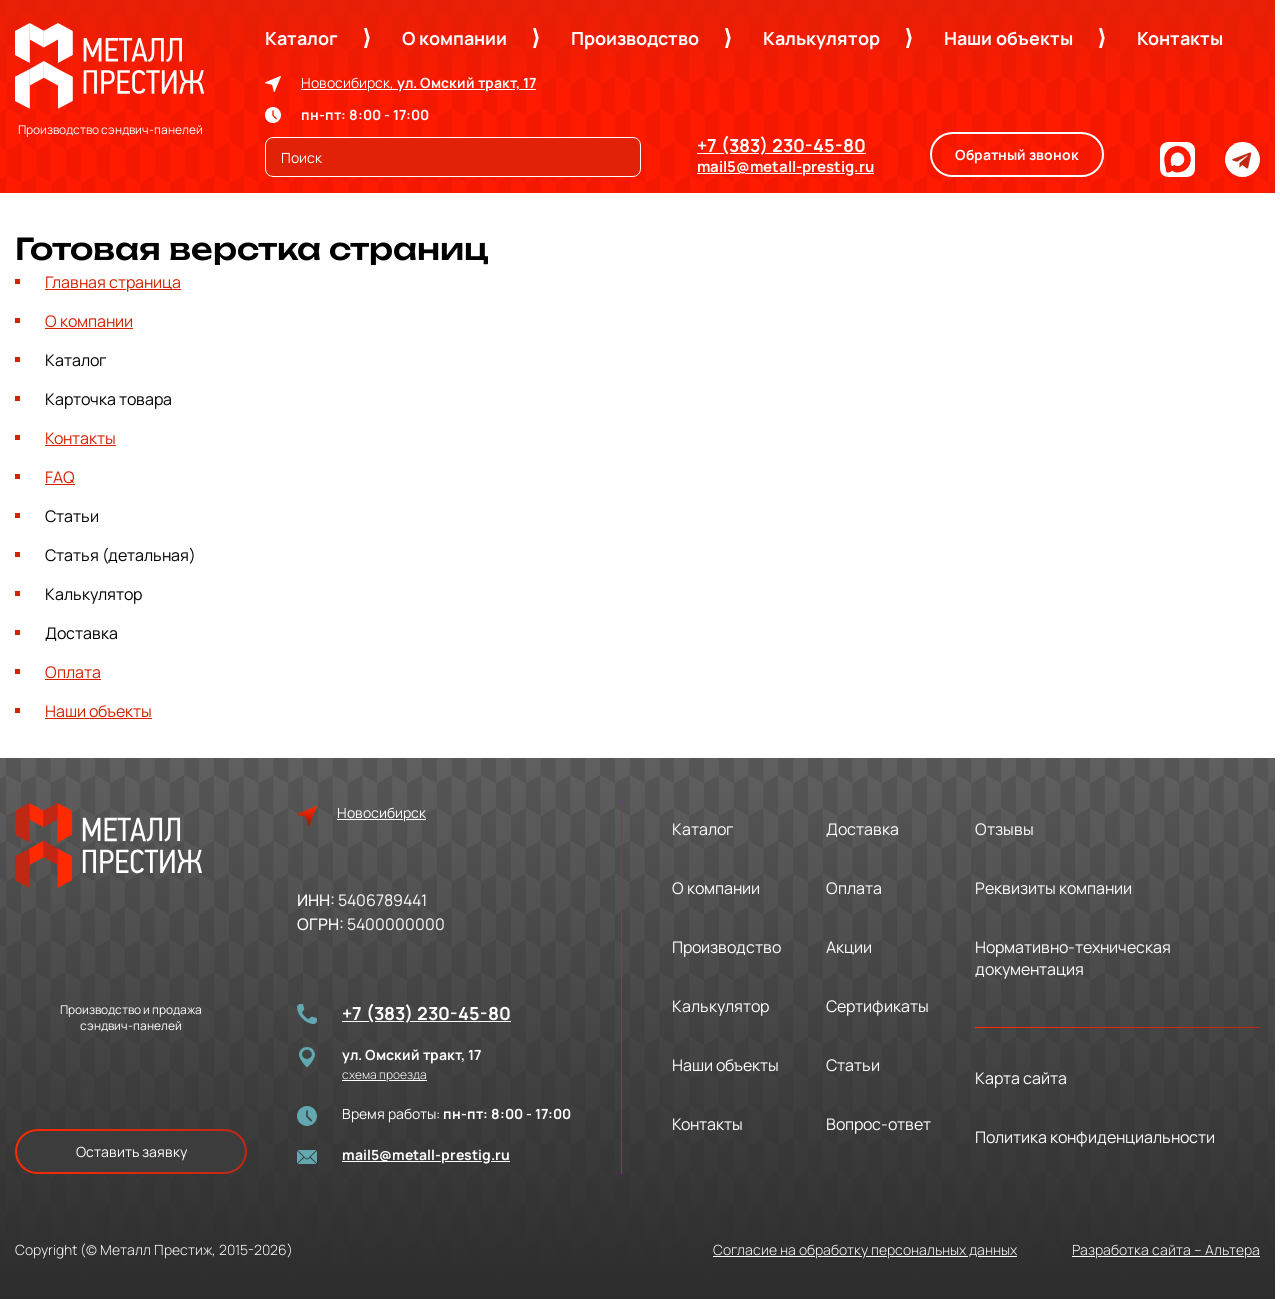
==== commit 41d5a707: "Правки" ====
--- a/index.html
+++ b/index.html
@@ -3,7 +3,7 @@
 	<head>
 		<meta charset="UTF-8">
 		<meta name="viewport" content="width=device-width, initial-scale=1.0">
-		<title>ABOUT</title>
+		<title>Список страниц</title>
 		<meta name="robots" content="noindex" />
 		<link rel="stylesheet" href="./assets/css/swiper-bundle.min.css">
 		<link rel="stylesheet" href="./assets/css/fancybox.css">
@@ -84,38 +84,36 @@
 		</main>
 		<footer>
 			<div class="container footer">
-				<div class="footer__block --left">
-					<div class="footer__logo">
-						<a href="/"><img src="./assets/images/logo__footer.svg" alt="Производство сэндвич-панелей"></a>
-						<div class="footer__slogan">Производство и продажа <br>сэндвич-панелей</div>
-						<a href="#" class="btn --grey">Оставить заявку</a>
-					</div>
-					<div class="footer__info">
-						<div class="footer__city">
-							Новосибирск
-						</div>
-						<div class="footer__details">
-							<p>ИНН: 5406789441</p>
-							<p>ОГРН: 5400000000</p>
-						</div>
-					</div>
-					<div class="footer__contacts">
-						<div class="footer__phone">
-							<a href="tel:+73832304580">+7 (383) 230-45-80</a>
-						</div>
-						<div class="footer__address">
-							<p>ул. Омский тракт, 17</p>
-							<p><a href="#">схема проезда</a></p>
-						</div>
-						<div class="footer__time">
-							Время работы: <b>пн-пт: 8:00 - 17:00</b>
-						</div>
-						<div class="footer__email">
-							<a href="mailto:mail5@metall-prestig.ru">mail5@metall-prestig.ru</a>
-						</div>
-					</div>
-				</div>
-				<div class="footer__block footer__menu">
+				<div class="footer__logo">
+					<a href="/"><img src="./assets/images/logo__footer.svg" alt="Производство сэндвич-панелей"></a>
+				</div>
+				<div class="footer__info">
+					<div class="footer__slogan">Производство и продажа <br>сэндвич-панелей</div>
+					<div class="footer__btn"><a href="#" class="btn --grey">Оставить заявку</a></div>
+				</div>
+				<div class="footer__city">
+					Новосибирск
+				</div>
+				<div class="footer__details">
+					<p><b>ИНН:</b> 5406789441</p>
+					<p><b>ОГРН:</b> 5400000000</p>
+				</div>
+				<div class="footer__contacts contacts">
+					<div class="contacts__phone footer__phone">
+						<a href="tel:+73832304580">+7 (383) 230-45-80</a>
+					</div>
+					<div class="contacts__address footer__address">
+						<p>ул. Омский тракт, 17</p>
+						<p><a href="#">схема проезда</a></p>
+					</div>
+					<div class="contacts__time footer__time">
+						Время работы: <b>пн-пт: 8:00 - 17:00</b>
+					</div>
+					<div class="contacts__email footer__email">
+						<a href="mailto:mail5@metall-prestig.ru">mail5@metall-prestig.ru</a>
+					</div>
+				</div>
+				<div class="footer__menu">
 					<ul class="menu-1 only-desktop">
 						<li><a href="#">Каталог</a></li>
 						<li><a href="#">О компании</a></li>
@@ -142,18 +140,86 @@
 						<li><a href="#">Политика конфиденциальности</a></li>
 					</ul>
 				</div>
-				<div class="footer__block footer__bottom">
-					<div class="footer__copyright">
-						Copyright (© Металл Престиж, 2015-2026)
-					</div>
-					<div class="footer__links">
-						<a href="#">Согласие на обработку персональных данных</a>
-						<a href="#">Разработка сайта – Альтера</a>
-					</div>
+				<div class="footer__copyright">
+					Copyright (© Металл Престиж, 2015-2026)
+				</div>
+				<div class="footer__links">
+					<a href="#">Согласие на обработку персональных данных</a>
+					<a href="#">Разработка сайта – Альтера</a>
 				</div>
 			</div>
 		</footer>
+		<div class="mobile-burger">
+			<div class="mobile-burger__inner">
+				<div class="close"></div>
+					<div class="mobile-burger__top">
+						<div class="mobile-burger__logo">
+							<img src="./assets/images/logo__mobile.svg" alt="Производство сэндвич-панелей">
+						</div>
+						<div class="mobile-burger__city city-open">
+							Новосибирск
 
+							<div class="cities">
+								<div class="cities__inner content-page">
+									<ul>
+										<li class="active"><a href="#">Новосибирск</a></li>
+										<li><a href="#">Иркутск</a></li>
+										<li><a href="#">Красноярск</a></li>
+										<li><a href="#">Тюмень</a></li>
+										<li><a href="#">Улан-Удэ</a></li>
+										<li><a href="#">Воронеж</a></li>
+										<li><a href="#">Саратов</a></li>
+										<li><a href="#">Санкт-Петербург</a></li>
+										<li><a href="#">Иваново</a></li>
+										<li><a href="#">Челябинск</a></li>
+									</ul>
+								</div>
+							</div>
+						</div>
+						<div class="mobile-burger__button">
+							<a href="#" class="btn">Обратный звонок</a>
+						</div>
+						<div class="mobile-burger__social">
+							<a href="#"><img src="./assets/images/icons/max.svg" alt="MAX"></a>
+							<a href="#"><img src="./assets/images/icons/tg.svg" alt="TG"></a>
+						</div>
+						<div class="mobile-burger__search">
+							<form>
+								<div class="form-field">
+									<label><input type="search" value="Поиск"></label>
+								</div>
+								<button class="search">Поиск</button>
+							</form>
+						</div>
+					</div>
+					<div class="mobile-burger__menu">
+						<ul>
+							<li><a href="#">Каталог</a></li>
+							<li><a href="#">О компании</a></li>
+							<li><a href="#">Производство</a></li>
+							<li><a href="#">Калькулятор</a></li>
+							<li><a href="#">Наши объекты</a></li>
+							<li><a href="#">Контакты</a></li>
+						</ul>
+					</div>
+					<div class="mobile-burger__contacts contacts">
+						<div class="contacts__phone">
+							<a href="tel:+73832304580">+7 (383) 230-45-80</a>
+						</div>
+						<div class="contacts__email">
+							<a href="mailto:mail5@metall-prestig.ru">mail5@metall-prestig.ru</a>
+						</div>
+						<div class="contacts__address">
+							<p>ул. Омский тракт, 17</p>
+							<p><a href="#">схема проезда</a></p>
+						</div>
+						<div class="contacts__time">
+							Время работы: <b>пн-пт: 8:00 - 17:00</b>
+						</div>
+					</div>
+			</div>
+		</div>
+		<div class="overlay"></div>
 		<script src="./assets/js/swiper-bundle.min.js"></script>
 		<script src="./assets/js/fancybox.umd.js"></script>
 		<script src="./assets/js/main.js"></script>
--- a/assets/css/main.css
+++ b/assets/css/main.css
@@ -67,6 +67,39 @@
 
 body {
 	min-height: 100%;
+}
+
+body.fixed, body.modal-fixed {
+    overflow: hidden;
+}
+
+*::-webkit-scrollbar {
+    width: 5px;
+}
+
+*::-webkit-scrollbar-track {
+    background: #DFEFF1;
+}
+
+*::-webkit-scrollbar-thumb {
+    background-color: #62A8B0;
+    border-radius: 3px;
+}
+
+.overlay {
+	background: rgba(0, 0, 0, 0.7);
+	position: absolute;
+	top: 0;
+	right: 0;
+	bottom: 0;
+	left: 0;
+	z-index: 1001;
+	display: none;
+}
+
+.overlay.active,
+.overlay.modal-active {
+	display: block;
 }
 
 a:where([class]) {
@@ -100,6 +133,14 @@
 
 @font-face {
     font-family: 'Unbounded';
+    src: url('../fonts/Unbounded-Regular.woff2') format('woff2');
+    font-weight: normal;
+    font-style: normal;
+    font-display: swap;
+}
+
+@font-face {
+    font-family: 'Unbounded';
     src: url('../fonts/Unbounded-Medium.woff2') format('woff2');
     font-weight: 500;
     font-style: normal;
@@ -152,6 +193,50 @@
     font-weight: normal;
     font-style: normal;
     font-display: swap;
+}
+
+.only-desktop {
+    display: flex;
+}
+
+.only-mobile {
+    display: none;
+}
+
+.only-tablet {
+    display: none;
+}
+
+.section__more.only-mobile {
+    margin-top: 30px;
+    font-weight: 500;
+    font-size: 12px;
+    text-align: center;
+    text-decoration: underline;
+}
+
+.section__more.only-mobile a {
+    padding: 0;
+}
+
+@media(max-width: 767px) {
+    .only-desktop {
+        display: none !important;
+    }
+}
+
+@media(max-width: 767px) {
+    .only-tablet {
+        display: flex;
+    }
+}
+
+@media(max-width: 576px) {
+    .only-mobile {
+        display: flex;
+        align-items: center;
+        justify-content: center;
+    }
 }
 
 a {
@@ -180,6 +265,7 @@
         linear-gradient(90deg, var(--color-accent),  var(--color-accent-dark));
     background-origin: border-box;
     background-clip: padding-box, border-box;
+    background-color: var(--color-white);
     font-weight: 700;
     font-size: 14px;
     line-height: 19px;
@@ -191,6 +277,18 @@
     text-align: center;
 }
 
+.btn:hover,
+.btn.--black:hover,
+.btn.--grey:hover {
+    background-image: linear-gradient(90deg, #FF2A00 0%, #C12814 100%);
+    color: var(--color-white);
+}
+
+.btn.--white-border:hover {
+    background: #fff;
+    color: var(--color-black);
+}
+
 .btn.--white {
     border: 2px solid var(--color-white);
     background: transparent;
@@ -201,6 +299,18 @@
     background-image: 
         linear-gradient(#333333, #333333), 
         linear-gradient(90deg, var(--color-accent),  var(--color-accent-dark));
+    color: var(--color-white);
+}
+
+.btn.--red-border {
+    background: #C12814;
+    border: 2px solid #FF5252;
+    color: var(--color-white);
+}
+
+.btn.--white-border {
+    background: transparent;
+    border: 2px solid var(--color-white);
     color: var(--color-white);
 }
 
@@ -236,14 +346,46 @@
     border: 1px solid #000;
 }
 
+a[data-fancybox] {
+    position: relative;
+    cursor: pointer;
+}
+
+a[data-fancybox]:before {
+    position: absolute;
+    width: 40px;
+    height: 40px;
+    background-image: url('../images/icons/loupe.svg');
+    background-color: var(--color-blue);
+    background-repeat: no-repeat;
+    background-position: center center;
+    background-size: 16px;
+    bottom: 6px;
+    left: 6px;
+    content: '';
+}
+
+@media(max-width: 576px) {
+    a[data-fancybox]:before {
+        width: 30px;
+        height: 30px;
+        background-size: 12px;
+        bottom: 0;
+        left: 0;
+    }
+}
 
 ::placeholder {
 	color: #656565;
 }
 
+input[name="header__search"]::placeholder {
+	color: var(--color-white);
+}
+
 body {
 	font-family: 'Manrope';
-    font-weight: 500;
+    font-weight: 400;
 }
 
 .container {
@@ -261,6 +403,7 @@
     display: flex;
     justify-content: space-between;
     align-items: center;
+    margin-bottom: 50px;
 }
 
 .section__title h2,
@@ -273,6 +416,10 @@
     margin-bottom: 50px;
 }
 
+.section__title h2 {
+    margin-bottom: 0;
+}
+
 @media(max-width: 576px) {
     .container {
         padding-inline: 21px;
@@ -286,7 +433,6 @@
     .section h2 {
         font-size: 16px;
         line-height: 22px;
-        margin-bottom: 25px;
     }
 }
 
@@ -299,6 +445,21 @@
     text-decoration: underline;
     padding-right: 34px;
     display: block;
+}
+
+@media(max-width: 576px) {
+    .section__title .section__more {
+        display: none;
+    }
+
+    .section__more a {
+        font-size: 12px;
+        line-height: 17px;
+    }
+
+    .section__more a:before {
+        display: none;
+    }
 }
 
 .section__more a:hover {
@@ -332,7 +493,23 @@
   }
 }
 
+@keyframes moveLeft {
+  0% {
+    left: 0;
+  }
+  50% {
+    left: 5px;
+  }
+  100% {
+    left: 0; 
+  }
+}
+
 /* форматирование */
+
+.content-page .btn {
+    text-decoration: none;
+}
 
 .content-page ul {
     display: flex;
@@ -357,6 +534,59 @@
     content: '';
 }
 
+.content-page ol {
+	list-style-type: none; 
+	counter-reset: num;
+	display: flex;
+    flex-direction: column;
+    gap: 24px;
+}
+
+.content-page ol > li {
+	position: relative;	
+    padding-left: 70px;
+    font-size: 16px;
+    line-height: 24px;
+    font-weight: 400;
+}
+
+.content-page ol > li b {
+    font-weight: 600;
+}
+
+.content-page ol > li:before {
+	content: counter(num); 
+	counter-increment: num;
+    border: 2px solid #62A8B1;
+	display: flex;
+    align-items: center;
+    justify-content: center;
+	position: absolute;
+	top: 50%;
+    transform: translateY(-50%);
+	left: 0;
+	width: 30px; 
+    height: 30px;
+	color: #62A8B1;
+    font-size: 20px;
+    font-weight: 700;
+}
+
+@media(max-width: 576px) {
+    .content-page ol {
+        gap: 17px;
+    }
+
+    .content-page ol > li {
+        padding-left: 49px;
+    }
+
+    .content-page ol > li:before {
+        top: 0;
+        transform: none;
+    }
+}
+
 .content-page a {
     color: #D32300;
     text-decoration: underline;
@@ -377,6 +607,7 @@
 @media(max-width: 576px) {
     .content-page h1 {
         font-size: 18px;
+        line-height: normal;
     }
 }
 
@@ -416,6 +647,17 @@
             0 15px
         );
     }
+
+    .clip-small {
+        clip-path: polygon(
+            20px 0,
+            100% 0,
+            100% calc(100% - 10px),
+            calc(100% - 20px) 100%,
+            0 100%,
+            0 10px
+        );
+    }
 }
 
 /* </ скошенные углы> */
@@ -431,6 +673,7 @@
     line-height: 21px;
 	display: flex;
 	gap: 20px;
+    flex-wrap: wrap;
 }
 
 .breadcrumbs .breadcrumbs__item {
@@ -649,6 +892,11 @@
     font-size: 14px;
     position: relative;
     padding-left: 36px;
+    cursor: pointer;
+}
+
+.header__content-address:hover {
+    text-decoration: none;
 }
 
 .header__content-address:before {
@@ -715,6 +963,13 @@
     align-items: center;
 }
 
+.cities {
+    position: absolute;
+    top: 0;
+    width: 315px;
+    max-height: 369px;
+}
+
 @media(max-width: 1473px) {
     .header {
         gap: 60px;
@@ -766,6 +1021,64 @@
 @media(max-width: 767px) {
     .header__right {
         display: none;
+    }
+
+    .header {
+        flex-direction: row;
+        justify-content: space-between;
+    }
+
+    .header__logo {
+        display: grid;
+        width: fit-content;
+        column-gap: 48px;
+    }
+
+    .header__logo .logo {
+        grid-column-start: 1;
+        grid-row-start: span 2;
+    }
+
+    .header__logo .header__slogan {
+        grid-column-start: 2;
+        grid-row-start: 1;
+        display: flex;
+        align-items: flex-end;
+        text-align: left;
+    }
+    
+    .header__logo .header__phone {
+        grid-column-start: 2;
+        grid-row-start: 2;
+        position: relative;
+        padding-left: 30px;
+        font-size: 14px;
+        font-weight: 700;
+    }
+
+    .header__logo .header__phone :before {
+        position: absolute;
+        top: -3px;
+        left: -5px;
+        content: url(../images/icons/icon_call-white.svg);
+    }
+}
+
+@media(max-width: 576px) {
+    .header__logo .logo img {
+        max-width: 140px;
+    }
+}
+
+@media(max-width: 479px) {
+    .header__logo {
+        display: flex;
+        flex-direction: column;
+        gap: 10px;
+    }
+
+    .header {
+        align-items: flex-start;
     }
 }
 
@@ -791,33 +1104,31 @@
     padding-top: 45px;
     padding-bottom: 40px;
     color: var(--color-white);
-    display: flex;
+    display: grid;
     column-gap: 50px;
-    flex-wrap: wrap;
     row-gap: 66px;
-}
-
-.footer__block.--left {
-    display: grid;
-    column-gap: 52px;
-    padding-right: 40px;
-    border-image: linear-gradient(90deg, var(--color-accent), var(--color-accent-dark)) 1;
-    border-right: 1px solid;
+    grid-template-columns: max-content max-content 1fr;
+    grid-template-rows: max-content max-content max-content;
 }
 
 .footer__logo {
     grid-column-start: 1;
     grid-row-start: 1;
     grid-row: span 2;
+}
+
+.footer__info {
     display: flex;
     flex-direction: column;
     justify-content: space-between;
     align-items: center;
-    padding-top: 20px;
-}
-
-.footer__logo .btn {
+    grid-column-start: 1;
+    grid-row-start: 3;
+}
+
+.footer__info .btn {
     width: 232px;
+    font-weight: 400;
 }
 
 .footer__slogan {
@@ -826,12 +1137,9 @@
     text-align: center;
 }
 
-.footer__details {
+.footer__city {
     grid-column-start: 2;
-    grid-row-start: 2;
-}
-
-.footer__city {
+    grid-row-start: 1;
     font-size: 14px;
     position: relative;
     padding-left: 40px;
@@ -845,19 +1153,16 @@
     left: 0;
 }
 
-.footer__details p {
-    font-weight: 500;
+.footer__details {
+    grid-column-start: 2;
+    grid-row-start: 2;
     font-size: 16px;
     line-height: 24px;
-}
-
-.footer__info {
-    display: flex;
-    flex-direction: column;
-    padding-top: 16px;
-    grid-column-start: 2;
-    grid-row-start: 1;
-    gap: 27px;
+    font-weight: 400;
+}
+
+.footer__details b {
+    font-weight: 500;
 }
 
 .contacts {
@@ -869,6 +1174,8 @@
 
 .footer__contacts {
     padding-bottom: 10px;
+    grid-column-start: 2;
+    grid-row-start: 3;
 }
 
 .contacts > div {
@@ -886,8 +1193,19 @@
     text-decoration: underline;
 }
 
+.footer__address a {
+    font-weight: 300;
+}
+
 .footer__contacts a:hover {
     text-decoration: none;
+}
+
+.contacts__city {
+    font-size: 20px;
+    font-weight: 600;
+    padding-left: 0 !important;
+    margin-bottom: 10px;
 }
 
 .contacts__phone {
@@ -944,8 +1262,12 @@
     display: grid;
     justify-content: space-between;
     row-gap: 39px;
-    width: calc(100% - 597px - 51px);
     padding: 15px 0;
+    grid-column-start: 3;
+    grid-row: span 3;
+
+    padding-left: 50px;
+    border-left: 1px solid #C12814;
 }
 
 .footer__menu ul {
@@ -959,15 +1281,6 @@
     font-size: 16px;
     line-height: 22px;
     max-width: 285px;
-}
-
-.footer__menu ul.mobile-menu {
-    column-count: 2;
-    display: block;
-}
-
-.footer__menu ul.mobile-menu li {
-    margin-bottom: 28px;
 }
 
 .menu-1 {
@@ -993,20 +1306,21 @@
     grid-row-start: 2;
 }
 
-.footer__bottom {
-    width: 100%;
+.footer__copyright {
+    grid-column: span 2;
+    grid-row-start: 4;
     font-weight: 300;
     font-size: 14px;
-    line-height: 20px;
-    display: flex;
-    gap: 30px;
-    align-items: center;
 }
 
 .footer__links {
     display: flex;
     gap: 55px;
     margin-left: auto;
+    grid-column-start: 3;
+    grid-row-start: 4;
+    font-weight: 300;
+    font-size: 14px;
 }
 
 .footer__links a {
@@ -1017,10 +1331,528 @@
     text-decoration: none;
 }
 
+.footer .mobile-menu {
+    display: none;
+}
+
+@media(max-width: 1239px) {
+    .footer {
+        grid-template-columns: 1fr;
+        gap: 30px;
+    }
+
+    .footer__menu {
+        grid-column: 1 / span 4;
+        grid-row: 3;
+        padding-left: 0;
+        border: 0;
+    }
+
+    .footer__info {
+        grid-column-start: 2;
+        grid-row: span 2;
+        justify-content: flex-start;
+        gap: 30px;
+    }
+
+    .footer__contacts {
+        grid-column-start: 4;
+        grid-row: span 2;
+        justify-content: flex-start;
+    }
+
+    .footer__city {
+        grid-column-start: 3;
+    }
+
+    .footer__details {
+        grid-column-start: 3;
+        grid-row-start: 2;
+    }
+
+    .footer__copyright,
+    .footer__links {
+        grid-row-start: 4;
+    }
+
+    .footer__links {
+        grid-column: span 2;
+    }
+}
+
+@media(max-width: 991px) {
+    .footer__logo {
+        display: flex;
+        justify-content: center;
+    }
+
+    .footer__info {
+        grid-column-start: 1;
+        grid-row: 3;
+    }
+
+    .footer__menu {
+        grid-column: 1 / span 3;
+        grid-row: 4;
+    }
+
+    .footer__city,
+    .footer__details {
+        grid-column-start: 2;
+    }
+
+    .footer__contacts {
+        grid-column-start: 3;
+        grid-row: span 3;
+    }
+
+    .footer__copyright {
+        grid-row-start: 5;
+        grid-column: 1;
+    }
+
+    .footer__links {
+        grid-row-start: 5;
+        grid-column: span 2;
+    }
+}
+
 @media(max-width: 767px) {
+    .footer {
+        grid-template-columns: 1fr 1fr;
+        row-gap: 0px;
+    }
+
+    .footer__logo {
+        grid-column-start: 1;
+        grid-row-start: span 2;
+        padding-top: 0;
+        justify-content: flex-start;
+    }
+
+    .footer__city {
+        grid-column-start: 2;
+        grid-row-start: 1;
+    }
+
+    .footer__details {
+        grid-column-start: 2;
+        grid-row-start: 2;
+        display: flex;
+        gap: 15px;
+    }
+
+    .footer__info {
+        grid-column: span 2;
+        grid-row-start: 3;
+        flex-direction: row;
+        gap: 40px;
+    }
+
+    .footer__slogan {
+        text-align: left;
+    }
+
+    .footer__info>div {
+        flex: 1;
+    }
+
+    .footer__menu {
+        grid-column: span 2;
+        grid-row-start: 4;
+        display: flex;
+        flex-direction: column;
+        border: 0;
+        padding: 40px 0;
+        gap: 20px;
+    }
+
+    .footer__menu ul {
+        column-count: 2;
+        display: block;
+    }
+
+    .footer__menu ul li {
+        margin-bottom: 28px;
+    }
+
+    .menu-4 {
+        order: 2;
+        padding-top: 20px;
+        border-top: 1px solid #C12814;
+    }
+
+    .menu-mobile {
+        order: 1;
+    }
+
     .footer__contacts {
-        display: none;
-    }
+        grid-column: span 2;
+        grid-row-start: 5;
+        padding: 0 0 40px;
+    }
+
+    .footer__copyright {
+        grid-column: span 2;
+        grid-row-start: 6;
+        margin-bottom: 15px;
+    }
+
+    .footer__links {
+        grid-column: span 2;
+        grid-row-start: 7;
+        margin-left: 0;
+    }
+    
+    .footer .mobile-menu {
+        display: block;
+    }
+}
+
+@media(max-width: 576px) {
+    .footer-__slogan {
+        font-size: 10px;
+        line-height: 14px;
+    }
+
+    .footer__city {
+        font-size: 12px;
+        line-height: 16px;
+    }
+
+    .footer__details {
+        font-size: 10px;
+        line-height: 15px;
+        flex-direction: column;
+        gap: 5px;
+    }
+
+    .footer__info .btn {
+        font-size: 12px;
+        width: 100%;
+    }
+
+    .footer__menu ul li {
+        font-size: 14px;
+    }
+
+    .footer__phone,
+    .footer__address,
+    .footer__time,
+    .footer__email {
+        font-size: 14px;
+        line-height: normal;
+    }
+
+    .footer__address {
+        display: flex;
+        gap: 10px;
+    }
+
+    .footer__address a {
+        font-size: 12px;
+    }
+
+    .footer__links,
+    .footer__copyright {
+        font-size: 10px;
+        line-height: 14px;
+    }
+}
+
+@media(max-width: 390px) {
+    .footer {
+        gap: 10px;
+    }
+
+    .footer__logo {
+        grid-column-start: 1;
+        grid-row-start: 1;
+    }
+
+    .footer__info {
+        grid-column-start: 1;
+        grid-row-start: 2;
+        flex-direction: column;
+        gap: 10px;
+        align-items: flex-start;
+    }
+    
+    .footer__city {
+        grid-column-start: 1;
+        grid-row-start: 3;
+    }
+
+    .footer__details {
+        grid-column-start: 1;
+        grid-row-start: 4;
+    }
+    
+    .footer__menu {
+        grid-column-start: 1;
+        grid-row-start: 5;
+        padding-top: 20px;
+    }
+
+    .footer__menu ul {
+        gap: 0;
+    }
+
+    .footer__contacts {
+        grid-column-start: 1;
+        grid-row-start: 6;
+        padding-bottom: 20px;
+    }
+
+    .footer__copyright {
+        grid-column-start: 1;
+        grid-row-start: 7;
+    }
+
+    .footer__links {
+        grid-column-start: 1;
+        grid-row-start: 8;
+        flex-direction: column;
+        gap: 10px;
+    }
+}
+
+.header_burger {
+	width: 32px;
+	height: 30px;
+	border-radius: 4px;
+	background: var(--color-white);
+	cursor: pointer;
+	position: relative;
+	align-items: center;
+	justify-content: center;
+}
+
+.header_burger label {
+	cursor: pointer;
+	display: block;
+	position: relative;
+	height: 14px;
+    width: 20px;
+}
+
+.burger-checkbox {
+	position: absolute;
+	visibility: hidden;
+}
+
+.burger::before,
+.burger::after {
+	content: '';
+	left: 0;
+	position: absolute;
+	display: block;
+	width: 20px;
+    height: 2px;
+	border-radius: 10px;
+	background: #C12814;
+}
+
+.burger::before {
+	top: 0;
+	box-shadow: 0 6px 0 #C12814;
+	transition: box-shadow .3s .15s, top .3s .15s, transform .3s;
+}
+
+.burger::after {
+	bottom: 0;
+	transition: bottom .3s .15s, transform .3s;
+}
+
+.burger-checkbox:checked+.burger::before {
+	top: 6px;
+	transform: rotate(45deg);
+	box-shadow: 0 6px 0 rgb(193 40 20);
+	transition: box-shadow .15s, top .3s, transform .3s .15s;
+}
+
+.burger-checkbox:checked+.burger::after {
+	bottom: 6px;
+	transform: rotate(-45deg);
+	transition: bottom .3s, transform .3s .15s;
+}
+
+.mobile-burger {
+	position: fixed;
+	top: 0;
+    bottom: 0;
+    max-width: 379px;
+    width: 100%;
+	left: -379px;
+	right: auto;
+	z-index: 10002;
+	flex-direction: column;
+	-webkit-transition: left 0.4s;
+    -o-transition: left 0.4s;
+    transition: left 0.4s;
+	display: flex;
+    padding-right: 30px;
+}
+
+.mobile-burger__inner {
+    background: #fff;
+	padding: 24px 10px 24px 20px;
+    overflow-x: hidden;
+    overflow-y: auto;
+    height: 100%;
+}
+
+.mobile-burger.active {
+	left: 0;
+}
+
+.mobile-burger .close {
+    top: 53px;
+    right: 0;
+    background: #C12814;
+    position: relative;
+    display: flex;
+    align-items: center;
+    justify-content: center;
+    width: 30px;
+    height: 30px;
+    position: absolute;
+}
+
+.mobile-burger .close:before,
+.mobile-burger .close:after {
+    width: 14px;
+    height: 2px;
+    content: '';
+    background: var(--color-white);
+    border-radius: 2px;
+    transform: rotate(-45deg);
+    position: absolute;
+}
+
+.mobile-burger .close:before {
+    transform: rotate(45deg);
+}
+
+.mobile-burger__menu {
+    padding-bottom: 28px;
+    border-bottom: 1px solid #C12814;
+    margin-bottom: 27px;
+}
+
+.mobile-burger__menu ul {
+    display: flex;
+    flex-direction: column;
+    gap: 22px;
+}
+
+.mobile-burger__menu ul li {
+    font-weight: 700;
+    font-size: 14px;
+    line-height: 19px;
+}
+
+.mobile-burger__contacts > div {
+    font-size: 14px;
+}
+
+.mobile-burger__contacts .contacts__address {
+    display: flex;
+    gap: 15px;
+}
+
+.mobile-burger__contacts .contacts__address a {
+    text-decoration: underline;
+}
+
+.mobile-burger__top {
+    display: grid;
+    gap: 10px;
+    margin-bottom: 30px;
+}
+
+.mobile-burger__logo {
+    grid-column-start: 1;
+    grid-row: span 2;
+}
+
+.mobile-burger__city {
+    grid-column: 2 / span 2;
+    grid-row-start: 1;
+    position: relative;
+    padding-left: 30px;
+    font-weight: 400;
+    font-size: 12px;
+    line-height: 16px;
+    position: relative;
+}
+
+.mobile-burger__city:before {
+    background: url(../images/icons/icon_placeholder-red.svg) no-repeat top center;
+    position: absolute;
+    top: 0;
+    left: 0;
+    content: '';
+    height: 16px;
+    width: 16px;
+    background-size: 100%;
+}
+
+.mobile-burger__city .cities {
+    left: -60px;
+}
+
+.mobile-burger__button {
+    grid-column-start: 2;
+    grid-row-start: 2;
+}
+
+.mobile-burger__button .btn {
+    padding: 6px 20px;
+}
+
+.mobile-burger__social {
+    grid-column-start: 3;
+    grid-row-start: 2;
+    display: flex;
+    gap: 10px;
+    align-items: center;
+    justify-content: space-between;
+}
+
+.mobile-burger__search {
+    grid-column-start: span 3;
+    grid-row-start: 3;
+    border: 1px solid #C9C9C9;
+    border-radius: 8px;
+    padding: 0 10px;
+    margin-top: 11px;
+}
+
+.mobile-burger__search form {
+    display: flex;
+    gap: 15px;
+}
+
+.mobile-burger__search form .form-field {
+    width: calc(100% - 35px);
+}
+
+.mobile-burger__search form input {
+    border: 0;
+    width: 100%;
+    height: 100%;
+    font-size: 12px;
+    color: #606060;
+}
+
+.mobile-burger__search form button {
+    border: 0;
+    width: 35px;
+    height: 35px;
+    background: url('../images/icons/icon_search-red.svg') no-repeat center center;
+    background-size: 20px;
+    font-size: 0;
 }
 
 .pagination {
@@ -1091,6 +1923,25 @@
     .pagination {
         padding: 20px 15px 0;
     }
+
+    .pagination ul {
+        flex-wrap: wrap;
+    }
+}
+
+@media(max-width: 479px) {
+    .pagination ul li.arrow.--left,
+    .pagination ul li.arrow.--right {
+        width: calc(1/2*100% - (1 - 1/2)*20px);
+    }
+
+    .pagination ul li.arrow.--left {
+        order: -2;
+    }
+
+    .pagination ul li.arrow.--right {
+        order: -1;
+    }
 }
 
 /* --------------------------------------------- end general --------------------------------------------- */
@@ -1138,6 +1989,12 @@
 
 .--home.banner {
     padding-bottom: 0;
+    margin-bottom: 135px;
+    padding-top: 48px;
+}
+
+.--home.banner .banner__inner {
+    height: 670px;
 }
 
 .banner__inner {
@@ -1151,6 +2008,7 @@
 
 .--home.banner .banner__inner {
     margin-bottom: 65px;
+    padding: 46px 61px;
 }
 
 .banner__inner:after {
@@ -1176,6 +2034,11 @@
 
 .banner__inner-content {
     margin-top: auto;
+}
+
+.--home.banner .banner__inner-content {
+    gap: 17px;
+    flex-direction: column;
 }
 
 .banner__inner-title {
@@ -1205,6 +2068,7 @@
     position: absolute;
     bottom: -65px;
     right: 65px;
+    z-index: 9;
 }
 
 .banner__message p {
@@ -1271,20 +2135,47 @@
 }
 
 @media(max-width: 576px) {
+    .--home.banner .banner__inner {
+        height: auto;
+        padding: 0;
+        margin-bottom: 20px;
+    }
+    .--home.banner {
+        margin-bottom: 65px;
+    }
+
     .banner__inner-title {
         font-size: 24px;
-        line-height: normal;
+        line-height: 34px;
         margin-bottom: 13px;
     }
 
     .banner__inner-description {
         font-size: 12px;
-
         line-height: 17px;
     }
-}
-
-@media(max-width: 480px) {
+
+    .banner__message {
+        position: relative;
+        bottom: auto;
+        right: auto;
+        order: 3;
+        font-size: 10px;
+        line-height: 14px;
+        margin-top: 7px;
+        padding: 22px 32px;
+    }
+
+    .banner__message p {
+        margin-bottom: 14px;
+    }
+
+    .--home.banner {
+        margin-bottom: 0;
+    }
+}
+
+@media(max-width: 380px) {
     .banner__inner-title {
         font-size: 18px;
     }
@@ -1294,8 +2185,12 @@
 
 /* <features> */
 
+.section {
+    overflow: hidden;
+}
+
 .features {
-    background: url('../images/features.png') no-repeat center right;
+    position: relative;
 }
 
 .features__list {
@@ -1371,8 +2266,23 @@
     font-size: 28px;
 }
 
-.features__img {
-    display: none;
+@media(min-width: 1199px) {
+    .features__img {
+        min-width: 1920px;
+        max-width: 2560px;
+        position: absolute;
+        top: 50%;
+        transform: translateY(-50%);
+        display: flex;
+        justify-content: flex-end;
+    }
+}
+
+@media(min-width: 1921px) {
+    .features__img {
+        max-width: none;
+        right: 0;
+    }
 }
 
 .features__img img {
@@ -1459,12 +2369,6 @@
     }
 }
 
-@media(min-width: 1199px) and (max-width: 1419px) {
-    .features__list .features__item {
-        flex-direction: column;
-    }
-}
-
 @media(max-width: 576px) {
     .features__list .features__item {
         padding: 15px;
@@ -1489,10 +2393,6 @@
 /* </features> */
 
 /* <popular> */
-
-.products__slider {
-    margin-bottom: 90px;
-}
 
 .popular__products {
     position: relative;
@@ -1579,6 +2479,57 @@
 
 .products__bottom-button {
     width: 133px;
+}
+
+@media(max-width: 576px) {
+    .products__slider .swiper-slide {
+        width: 218px;
+    }
+
+    .products__item-info {
+        padding: 12px 9px 19px;
+    }
+
+    .products__item-title {
+        font-size: 14px;
+        line-height: 20px;
+        margin-bottom: 14px;
+    }
+
+    .products__options-item {
+        font-size: 10px;
+        line-height: normal;
+    }
+
+    .products__options {
+        gap: 4px;
+        margin-bottom: 12px;
+    }
+
+    .products__bottom-price,
+    .products__bottom-button {
+        width: 100%;
+    }
+
+    .products__bottom-price {
+        font-size: 14px;
+        line-height: 20px;
+    }
+
+    .products__bottom {
+        flex-direction: column;
+    }
+
+    .products__bottom-button a {
+        width: 100%;
+        background: linear-gradient(90deg, #FF2A00 0%, #C12814 100%);
+        color: var(--color-white);
+        padding: 6px 34px;
+    }
+}
+
+.popular__categories {
+    margin-top: 90px;
 }
 
 .category__item {
@@ -1631,6 +2582,62 @@
     font-weight: bold;
 }
 
+@media(max-width: 991px) {
+    .category__item {
+        width: calc(1/2*100% - (1 - 1/2)*11px);
+    }
+
+    .category__item:nth-child(-n+3) {
+        border-top: 0;
+    }
+
+    .category__item {
+        border-bottom: 0;
+    }
+}
+
+@media(max-width: 576px) {
+    .popular__categories {
+        margin-top: 40px;
+        gap: 5px;
+    }
+
+    .category__item:before {
+        background-size: 100%;
+        width: 20px;
+        right: 0;
+    }
+
+    .category__item-title br {
+        display: none;
+    }
+
+    .category__item {
+        width: 100%;
+        gap: 18px;
+        align-items: normal;
+        padding: 0;
+    }
+
+    .category__item-title {
+        border-bottom: 1px solid transparent;
+        background-image: 
+            linear-gradient(#ffffff, #ffffff), 
+            linear-gradient(90deg, var(--color-accent),  var(--color-accent-dark));
+        background-origin: border-box;
+        background-clip: padding-box, border-box;
+        font-size: 14px;
+        line-height: 20px;
+        display: flex;
+        align-items: center;
+        flex: 1;
+    }
+
+    .category__item:first-child .category__item-title {
+        border-top: 1px solid transparent;
+    }
+}
+
 /* </ popular> */
 
 /* info */
@@ -1638,7 +2645,6 @@
 .info__content {
     display: flex;
     align-items: center;
-    gap: 30px;
 }
 
 .info__main {
@@ -1646,24 +2652,14 @@
 }
 
 .info__main-pic {
-    position: relative;
-}
-
-.info__main-pic:before {
-    top: 50%;
-    transform: translateY(-50%);
-    width: 50%;
-    right: -30px;
-    border-bottom: 1px dashed var(--color-black);
-    height: 1px;
-    position: absolute;
-    content: '';
-    z-index: 8;
+    width: 665px;
 }
 
 .info__main-pic img {
     z-index: 9;
     position: relative;
+    max-width: 100%;
+    height: auto;
 }
 
 .info__main-help {
@@ -1725,39 +2721,15 @@
     flex-direction: column;
     gap: 76px;
     position: relative;
+    flex: 1;
 }
 
 .materials__item {
     display: flex;
     gap: 60px;
     align-items: center;
-    padding-left: 30px;
+    padding-left: 0;
     position: relative;
-}
-
-.materials__item:before {
-    width: 30px;
-    height: 1px;
-    border-bottom: 1px dashed var(--color-black);
-    position: absolute;
-    left: 0;
-    top: 50%;
-    transform: translateY(-50%);
-    content: '';
-}
-
-.materials__item:nth-child(2):before {
-    display: none;
-}
-
-.materials:before {
-    top: 91px;
-    bottom: 91px;
-    left: 0;
-    width: 1px;
-    border-left: 1px dashed var(--color-black);
-    content: '';
-    position: absolute;
 }
 
 .materials__img {
@@ -1792,6 +2764,88 @@
     line-height: 24px;
 }
 
+@media(max-width: 1440px) {
+    .info__main-pic,
+    .info__materials {
+        width: 50%;
+    }
+
+    .materials {
+        gap: 25px;
+    }
+
+    .materials__item {
+        gap: 30px;
+    }
+
+    .materials__content-title {
+        font-size: 18px;
+        line-height: 26px;
+    }
+
+    .materials__content-text {
+        font-size: 12px;
+        line-height: 18px;
+    }
+}
+
+@media(max-width: 991px) {
+    .info__content {
+        flex-direction: column;
+    }
+
+    .info__main-pic, .info__materials {
+        width: 100%;
+    }
+
+    .materials {
+        gap: 25px;
+        margin-top: -20px;
+        z-index: 9;
+    }
+
+    .info__main-pic img {
+        max-width: 100%;
+        height: auto;
+    }
+    
+    .materials:before {
+        display: none;
+    }
+
+    .materials__content {
+        width: auto;
+    }
+}
+
+@media(max-width: 576px) {
+    .info__main-help .--inner {
+        font-size: 13px;
+        line-height: 18px;
+    }
+
+    .materials__content-title {
+        font-size: 16px;
+        line-height: normal;
+    }
+
+    .materials__item {
+        gap: 25px;
+    }
+
+    .materials__content-text {
+        font-size: 12px;
+        line-height: 17px;
+    }
+
+    .materials__img {
+        min-width: 105px;
+        min-height: 105px;
+        width: 105px;
+        height: 105px;
+    }
+}
+
 /* use */
 
 .use__list {
@@ -1804,10 +2858,9 @@
     display: flex;
     gap: 10px;
     width: calc(1/5*100% - (1 - 1/5)*10px);
-    min-height: 420px;
+    height: 420px;
     flex-direction: column;
-    padding: 20px;
-    background-size: contain;
+    position: relative;
 }
 
 .use__item-title {
@@ -1818,10 +2871,69 @@
     margin-top: auto;
     font-family: 'Unbounded';
     transition: transform 0.3s ease;
+    padding: 20px;
+    z-index: 9;
+}
+
+.use__item-img img {
+    width: 100%;
+    height: 100%;
+    object-fit: cover;
 }
 
 .use__item:hover .use__item-title {
     transform: translateY(-20px);
+}
+
+@media(min-width: 577px) {
+    .use__item-img {
+        position: absolute;
+        z-index: 8;
+        top: 0;
+        right: 0;
+        bottom: 0;
+        left: 0;
+    }
+
+    .use__item-img img {
+        width: 100%;
+        height: 100%;
+        object-fit: cover;
+    }
+}
+
+@media(max-width: 576px) {
+    .use__list {
+        column-gap: 6px;
+        row-gap: 17px;
+    }
+
+    .use__item {
+        width: calc(1/2*100% - (1 - 1/2)*6px);
+        height: auto;
+        gap: 10px;
+    }
+
+    .use__item-img {
+        height: 160px;
+    }
+
+    .use__item:nth-child(-n+3) {
+        width: calc(1/3*100% - (1 - 1/3)*6px);
+    }
+
+    .use__item-title {
+        font-size: 10px;
+        line-height: 14px;
+        color: var(--color-black);
+        padding: 0;
+        text-align: center;
+        margin-top: 0;
+        height: 100%;
+        align-items: center;
+        display: flex;
+        justify-content: center;
+    }
 }
 
 /* tags */
@@ -1849,7 +2961,21 @@
     text-decoration: none;
 }
 
-/* articles__item */
+@media(max-width: 576px) {
+    .tags__list {
+        row-gap: 17px;
+        column-gap: 5px;
+    }
+
+    .tags__list a {
+        font-size: 12px;
+        line-height: 16px;
+        padding: 8px 41px;
+        border: 1px solid transparent;
+    }
+}
+
+/* articles */
 
 .articles__list .swiper-slide {
     height: auto;
@@ -1862,6 +2988,7 @@
     flex-direction: column;
     box-shadow: 0px 0px 20px rgba(0, 0, 0, 0.2);
     height: 100%;
+    color: var(--color-white);
 }
 
 .articles__item-info {
@@ -1871,7 +2998,6 @@
     padding: 0 20px 20px;
     height: 100%;
     justify-content: space-between;
-    gap: 20px;
 }
 
 .articles__item-img img {
@@ -1887,10 +3013,177 @@
 }
 
 .articles__item-title {
-    font-weight: 700;
+    font-weight: 600;
     font-size: 20px;
     line-height: 28px;
-    color: var(--color-white);
+}
+
+.articles__item-img:before {
+    bottom: 0;
+    height: 2px;
+    left: 10px;
+    right: 10px;
+    background: linear-gradient(90deg, var(--color-accent), var(--color-accent-dark));
+    content: '';
+    position: absolute;
+}
+
+@media(max-width: 576px) {
+    .articles__list .swiper-slide {
+        width: 218px;
+    }
+
+    .articles__item-date {
+        font-size: 10px;
+        line-height: normal;
+    }
+
+    .articles__item-title {
+        font-size: 14px;
+        line-height: 20px;
+    }
+
+    .articles__item-img {
+        position: relative;
+    }
+
+    .articles__item-img:before {
+        height: 1px;
+    }
+
+    .articles__item-button a {
+        font-size: 12px;
+        padding: 7px 10px;
+        width: 100%;
+    }
+
+    .articles__item {
+        gap: 7px;
+    }
+
+    .articles__item-info {
+        padding: 0 15px 20px;
+        gap: 25px;
+    }
+}
+
+
+.articles.--page {
+    display: flex;
+    flex-direction: column;
+    gap: 15px;
+}
+
+.articles.--page .articles__item {
+    background: transparent;
+    column-gap: 38px;
+    row-gap: 20px;
+    box-shadow: none;
+    border: 1px solid #E3E3E3;
+    display: grid;
+    color: var(--color-black);
+    padding: 24px;
+}
+
+.articles.--page .articles__item .articles__item-img {
+    grid-column-start: 1;
+    grid-row-start: 1;
+    grid-row: span 4;
+}
+
+.articles.--page .articles__item .articles__item-img img {
+    width: 328px;
+    aspect-ratio: 1;
+    object-fit: cover;
+}
+
+.articles.--page .articles__item .articles__item-date {
+    grid-column-start: 2;
+    grid-row-start: 1;
+}
+
+.articles.--page .articles__item .articles__item-title {
+    font-size: 24px;
+    line-height: 34px;
+    grid-column-start: 2;
+    grid-row-start: 2;
+}
+
+.articles.--page .articles__item .articles__item-preview {
+    grid-column-start: 2;
+    grid-row-start: 3;
+}
+
+.articles.--page .articles__item .articles__item-button {
+    display: flex;
+    align-items: flex-end;
+    grid-column-start: 2;
+    grid-row-start: 4;
+}
+
+@media(max-width: 767px) {
+    .articles.--page {
+        gap: 10px;
+    }
+
+    .articles.--page .articles__item {
+        padding: 20px 15px;
+        row-gap: 16px;
+        grid-template-columns: auto 1fr;
+        column-gap: 18px;
+    }
+
+    .articles.--page .articles__item .articles__item-img {
+        width: auto;
+        grid-row: span 2;
+    }
+
+    .articles.--page .articles__item .articles__item-img img {
+        max-width: 165px;
+        height: auto;
+        object-fit: cover;
+        aspect-ratio: 1;
+    }
+
+    .articles.--page .articles__item .articles__item-date {
+        font-size: 12px;
+    }
+
+    
+    .articles.--page .articles__item .articles__item-title {
+        font-size: 16px;
+        line-height: 22px;
+    }
+
+    .articles.--page .articles__item .articles__item-preview {
+        grid-row-start: 3;
+        grid-column: span 2;
+        font-size: 12px;
+        line-height: 18px;
+    }
+
+    .articles.--page .articles__item .articles__item-button {
+        grid-row-start: 4;
+        grid-column: span 2;
+        display: flex;
+        justify-content: center;
+    }
+
+    .articles.--page .articles__item .articles__item-button a.btn {
+        padding: 6px 20px;
+    }
+
+    .articles.--page .articles__item-img:before {
+        display: none;
+    }
+}
+
+@media(max-width: 380px) {
+    .articles.--page .articles__item {
+        display: flex;
+        flex-direction: column;
+        align-items: center;
+    }
 }
 
 .seo {
@@ -1900,11 +3193,12 @@
     line-height: 21px;
 }
 
-/* map */
-
-.offices__content img {
-    max-width: 100%;
-    height: auto;
+@media(max-width: 576px) {
+    .seo {
+        font-size: 9px;
+        line-height: 14px;
+        padding-inline: 0;
+    }
 }
 
 /* textblock */
@@ -1918,11 +3212,13 @@
     align-items: center;
 }
 
-.textblock p {
+.textblock p,
+.content-page p {
     margin-bottom: 24px;
 }
 
-.textblock p:last-child {
+.textblock p:last-child,
+.content-page p:last-child {
     margin-bottom: 0;
 }
 
@@ -2141,6 +3437,10 @@
 
 /* gallery */
 
+.production {
+    padding-bottom: 95px;
+}
+
 .production__item {
     position: relative;
 }
@@ -2183,6 +3483,10 @@
 }
 
 @media(max-width: 576px) {
+    .production {
+        padding-bottom: 40px;
+    }
+
     .mobile__navigation {
         display: flex;
         gap: 15px;
@@ -2285,7 +3589,7 @@
     border: 1px solid var(--color-accent);
 }
 
-.swiper-wrapper {
+.gallery-thumbs .swiper-wrapper {
 	align-items: center;
 }
 	
@@ -2421,7 +3725,7 @@
     display: flex;
     gap: 15px;
     align-items: center;
-    font-size: 12px;
+    font-size: 16px;
     position: absolute;
     top: 32px;
     right: 25px;
@@ -2444,6 +3748,10 @@
 
     .pay__block {
         padding: 24px 20px;
+        font-size: 12px;
+    }
+
+    .pay__details p {
         font-size: 12px;
     }
 
@@ -2453,6 +3761,7 @@
         right: auto;
         margin-top: 22px;
         gap: 23px;
+        font-size: 12px;
     }
 
     .pay__details-download img {
@@ -2506,12 +3815,14 @@
 .form__inner {
     background: linear-gradient(90deg, #FAFAFA 0%, #EFEFEF 100%);
     padding-bottom: 30px;
+    padding-inline: 20px;
 }
 
 .form .form__wrapper {
     display: flex;
     gap: 30px;
     flex-wrap: wrap;
+    padding-inline: 75px;
 }
 
 .form__left {
@@ -2520,7 +3831,7 @@
     gap: 50px;
     flex-direction: column;
     justify-content: center;
-    padding-left: 115px;
+    padding-left: 0;
 }
 
 .form__left .form__title {
@@ -2566,7 +3877,7 @@
 .form__right {
     width: 650px;
     background-color: #717171;
-    background-image: url('../images/banner_bg.png');
+    background-image: url('../images/bg_pattern.svg');
     background-repeat: repeat-x;
     background-position: left bottom;
     color: var(--color-white);
@@ -2752,6 +4063,7 @@
     .form .form__wrapper {
         padding-top: 25px;
         padding-bottom: 11px;
+        padding-inline: 0;
     }
 
     .form__right .form__title {
@@ -2790,6 +4102,177 @@
 
 /* Страница "Наши объекты" */
 
+.objects-home__content {
+    display: flex;
+    gap: 20px;
+    height: 481px;
+}
+
+.objects-home__img {
+    width: calc(59% - 10px);
+}
+
+.objects-home__img img {
+    width: 100%;
+    height: 100%;
+    object-fit: cover;
+}
+
+.objects-home__list {
+    width: calc(41% - 10px);
+}
+
+.objects-home__title {
+    font-family: 'Unbounded';
+    font-weight: 500;
+    font-size: 24px;
+    line-height: 34px;
+    padding: 26px 30px;
+    letter-spacing: 0.3pt;
+}
+
+.active .objects-home__title {
+    padding: 43px 30px 24px;
+    color: #C12814;
+}
+
+.objects-home__text {
+    padding: 0 30px;
+    font-size: 16px;
+    line-height: 24px;
+}
+
+.objects-home__meta {
+    margin-bottom: 23px;
+    color: #666666;
+}
+
+.accordion-header {
+    cursor: pointer;
+}
+
+.accordion-content {
+    height: 0;
+    overflow: hidden;
+    transition: height 0.3s ease;
+}
+
+.accordion-item {
+    position: relative;
+}
+
+.accordion-item.active {
+    background: #FFFFFF;
+    box-shadow: 0px 0px 20px rgba(0, 0, 0, 0.2);
+}
+
+.accordion-item:after {
+    height: 2px;
+    background:  linear-gradient(90deg, var(--color-accent),  var(--color-accent-dark));
+    left: auto;
+    left: 100%;
+    right: 0;
+    width: 0;
+    content: '';
+    position: absolute;
+    bottom: 0;
+    transition: all 0.6s linear;
+}
+
+.accordion-item.active:after {
+    width: calc(100% + 20px);
+    left: -20px;
+}
+
+.accordion-item.active .accordion-content {
+    height: 210px;
+    overflow-y: auto;
+}
+
+@media(max-width: 767px) {
+    .objects-home__content {
+        height: auto;
+        flex-direction: column;
+        gap: 0;
+    }
+
+    .objects-home__img,
+    .objects-home__list {
+        width: 100%;
+    }
+    
+    .objects-home__title {
+        position: relative;
+        display: flex;
+        justify-content: space-between;
+        align-items: center;
+    }
+
+    .objects-home__title:after {
+        background-image: url("data:image/svg+xml;charset=UTF-8, %3csvg width='11' height='10' viewBox='0 0 11 10' fill='none' xmlns='http://www.w3.org/2000/svg'%3e%3cpath fill-rule='evenodd' clip-rule='evenodd' d='M5.49133 2.96L-4.04267e-07 0.0004673L-1.29366e-07 6.28949L5.49133 9.24902L10.9827 6.28948L10.9827 0.00046682L5.49133 2.96Z' fill='white'/%3e%3c/svg%3e ");
+        background-repeat: no-repeat;
+        content: '';
+        background-color: #C12814;
+        background-position: center center;
+        transition: transform 0.5s ease-in-out;
+        width: 20px;
+        height: 20px;
+    }
+
+    .active .objects-home__title:after {
+        transform: rotate(180deg);
+        background-color: #C9C9C9;
+    }
+}
+
+@media(max-width: 576px) {
+    .objects-home__meta {
+        font-size: 10px;
+        line-height: 15px;
+        margin-bottom: 15px;
+    }
+
+    .objects-home__text {
+        font-size: 12px;
+        line-height: 17px;
+    }
+
+     .objects-home .accordion-item.active .accordion-content {
+        height: auto;
+        padding-bottom: 25px;
+        padding-inline: 0;
+        margin-top: -5px;
+    }
+
+    .accordion-item:after {
+        background: linear-gradient(90deg, var(--color-accent), var(--color-accent-dark));
+    }
+
+    .accordion {
+        padding-inline: 16px;
+    }
+
+    .objects-home__title,
+    .active .objects-home__title {
+        font-size: 14px;
+        line-height: 20px;
+        padding: 20px 0 20px;
+    }
+
+    .accordion-item.active:after,
+    .accordion-item:after {
+        width: 100%;
+        left: 0;
+    }
+
+    .accordion-item.active {
+        box-shadow: none;
+    }
+
+    .accordion-item:after {
+        height: 1px;
+    }
+}
 
 .objects__list {
     display: flex;
@@ -2891,7 +4374,7 @@
     right: 18px;
 }
 
-.objects__select-list {
+.cities {
     background: #FFFFFF;
     border: 1px solid #E5E5E5;
     box-shadow: 0px 0px 25px rgba(0, 0, 0, 0.25);
@@ -2904,26 +4387,44 @@
     top: 0;
     left: 0;
     z-index: 91;
-}
-
-.objects__select-list.show {
+    min-width: 315px;
+}
+
+.cities.show {
     display: block;
 }
 
-.object__city-inner {
+.cities .cities__inner.object__city-inner {
     max-height: 425px;
+}
+
+.cities .cities__inner {
     overflow-y: scroll;
-}
-
-.object__city-inner::-webkit-scrollbar {
+    max-height: 329px;
+}
+
+.cities .cities__inner a {
+    color: var(--color-black);
+    text-decoration: none;
+}
+
+.cities .cities__inner a:hover {
+    text-decoration: underline;
+}
+
+.cities .cities__inner li.active {
+    font-weight: 700;
+}
+
+.cities .cities__inner::-webkit-scrollbar {
     width: 10px;
 }
 
-.object__city-inner::-webkit-scrollbar-track {
+.cities .cities__inner::-webkit-scrollbar-track {
     background: #DFEFF1;
 }
 
-.object__city-inner::-webkit-scrollbar-thumb {
+.cities .cities__inner::-webkit-scrollbar-thumb {
     background-color: #62A8B0;
     border-radius: 8px;
 }
@@ -3031,6 +4532,7 @@
     display: flex;
     gap: 30px;
     align-items: center;
+    flex-wrap: wrap;
 }
 
 .contacts-page .contacts__block {
@@ -3038,7 +4540,7 @@
 }
 
 .contacts__block .contacts {
-    gap: 65px;
+    gap: 55px;
 }
 
 .contacts__block-title {
@@ -3046,6 +4548,7 @@
     font-size: 30px;
     line-height: 45px;
     text-transform: uppercase;
+    font-weight: normal;
 }
 
 .contacts__block-title span {
@@ -3056,6 +4559,7 @@
 .contacts__block .contacts__phone,
 .contacts__block .contacts__email {
     font-size: 24px;
+    font-weight: 600;
 }
 
 .contacts__block .scheme {
@@ -3070,11 +4574,14 @@
 
 .team__item {
     width: calc(1/6*100% - (1 - 1/6)*9px);
+    display: flex;
+    flex-direction: column;
 }
 
 .team__item-img img {
-    max-width: 100%;
-    height: auto;
+    width: 100%;
+    height: 100%;
+    object-fit: cover;
 }
 
 .team__info {
@@ -3083,11 +4590,18 @@
     color: var(--color-white);
     text-align: center;
     padding: 20px 15px 32px;
+    height: 100%;
+    display: flex;
+    flex-direction: column;
 }
 
 .team__info>div {
     z-index: 9;
     position: relative;
+}
+
+.team__info>div:last-child {
+    margin-top: auto;
 }
 
 .team__info:before {
@@ -3150,6 +4664,10 @@
     font-size: 20px;
 }
 
+.offices__item .contacts__address {
+    font-weight: 400;
+}
+
 .offices__item .contacts__address,
 .offices__item .contacts__email {
     font-size: 16px;
@@ -3159,8 +4677,50 @@
     font-size: 20px;
 }
 
+.offices__item .contacts__phone,
+.offices__item .contacts__email {
+    font-weight: 600;
+}
+
 .offices__item .contacts {
     gap: 35px;
+}
+
+
+@media(max-width: 1199px) {
+    .offices__item {
+        width: 50%;
+    }
+
+    .offices__item:nth-child(3n+1),
+    .offices__item:nth-child(3n+3),
+    .offices__item:nth-last-child(n + 4) {
+        border: 0;
+        padding-left: 30px;
+    }
+
+    .offices__item:nth-child(2n+1) {
+        border-right: 1px solid #E5E5E5;
+        padding-left: 0;
+    }
+    .offices__item:nth-child(n+3) {
+        padding-top: 58px;
+    }
+
+    .offices__item:nth-last-child(n + 3) {
+        border-bottom: 1px solid #E5E5E5;
+    }
+}
+
+@media(max-width: 991px) {
+    .contacts-page .contacts__block.contacts__title {
+        width: 100%;
+        text-align: center;
+    }
+
+    .contacts-page .contacts__block {
+        width: calc(1/2*100% - (1 - 1/2)*30px);
+    }
 }
 
 @media(min-width: 577px) {
@@ -3186,11 +4746,97 @@
     .team__item {
         width: calc(1/3*100% - (1 - 1/3)*9px);
     }
+
+    .contacts-page {
+        flex-direction: column;
+        gap: 27px;
+    }
+
+    .contacts-page .contacts__block.contacts__title,
+    .contacts-page .contacts__block {
+        width: 100%;
+        text-align: left;
+    }
 }
 
 @media(max-width: 576px) {
+    .contacts__block .contacts {
+        gap: 27px;
+    }
+
+    .contacts > div {
+        padding-left: 35px;
+    }
+
+    .contacts__block-title {
+        font-size: 16px;
+        line-height: normal;
+    }
+
+    .contacts__block-title br {
+        display: none;
+    }
+
+    .contacts__block .contacts__address,
+    .contacts__block .contacts__email {
+        font-size: 14px;
+    }
+
+    .contacts__block .contacts__address {
+        display: flex;
+        gap: 13px;
+    }
+
+    .contacts__block .contacts__address .scheme {
+        font-size: 12px;
+    }
+
+    .contacts__block .contacts__phone {
+        font-size: 16px;
+    }
+
+    .team__info {
+        padding: 18px 10px 32px;
+    }
+
     .team__item {
         width: calc(1/2*100% - (1 - 1/2)*9px);
+    }
+
+    .team__info-post {
+        font-size: 12px;
+        line-height: normal;
+    }
+
+    .offices__item {
+        width: 100% !important;
+        border-left: 0 !important;
+        border-right: 0 !important;
+        border-bottom: 1px solid #E5E5E5;
+        padding: 30px 0 !important;
+        gap: 26px;
+    }
+
+    .offices__item:last-child {
+        border-bottom: 0;
+        padding-bottom: 0 !important;
+    }
+
+    .offices__item-title {
+        font-size: 16px;
+    }
+
+    .offices__item .contacts__phone {
+        font-size: 16px;
+    }
+
+    .offices__item .contacts__address,
+    .offices__item .contacts__email {
+        font-size: 14px;
+    }
+
+    .offices__item .contacts {
+        gap: 20px;
     }
 }
 
@@ -3225,12 +4871,16 @@
 }
 
 .faq__item-question {
-	font-weight: 600;
+	font-weight: 400;
     font-size: 24px;
     line-height: 34px;
     display: flex;
     gap: 26px;
     align-items: center;
+}
+
+.faq__item.active .faq__item-question {
+    font-weight: 500;
 }
 
 .faq__item-question .icon {
@@ -3345,4 +4995,940 @@
         line-height: 18px;
         padding: 23px 30px 0 47px;
     }
+}
+
+/* Статья */
+
+.article__top {
+    display: flex;
+    gap: 70px;
+    margin-bottom: 46px;
+}
+
+.article__info {
+    display: flex;
+    flex-wrap: wrap;
+    row-gap: 30px;
+    column-gap: 10px;
+    width: calc(52% - 35px)
+}
+
+.article__info-img {
+    width: 100%;
+    display: flex;
+    justify-content: center;
+}
+
+.article__info-img img {
+    max-width: 100%;
+    height: auto;
+    box-shadow: 0px 0px 20px rgba(0, 0, 0, 0.2);
+}
+
+.article__info-date {
+    width: calc(1/2*100% - (1 - 1/2)*10px);
+    font-size: 14px;
+    color: #999999;
+}
+
+.article__info-date b {
+    font-weight: 600;
+}
+
+.article__info-date.--update {
+    text-align: right;
+}
+
+.article__headtitle {
+    border: 1px solid #E5E5E5;
+    width: calc(48% - 35px);
+    font-size: 16px;
+    padding: 20px 49px;
+    display: flex;
+    justify-content: center;
+    flex-direction: column;
+}
+
+.article__headtitle-title {
+    font-weight: 600;
+    font-size: 24px;
+    line-height: 34px;
+    margin-bottom: 31px;
+}
+
+.article__headtitle ol {
+    gap: 13px;
+}
+
+.article__headtitle ol > li {
+    line-height: 31px;
+    font-weight: 600;
+}
+
+.article__headtitle ol ul li {
+    font-weight: 400;
+}
+
+.article__headtitle ol > li:before {
+    top: 0;
+    transform: none;
+}
+
+.article__headtitle a {
+    color: var(--color-black);
+}
+
+.article__headtitle-nav ol  ul {
+    margin-top: 4px;
+    gap: 8px;
+}
+.article__headtitle-nav ol ul > li {
+    padding-left: 25px;
+}
+
+.article__body {
+    font-size: 16px;
+    line-height: 24px;
+    counter-reset: h2-counter;
+}
+
+.article__body p,
+.article__body ul,
+.article__body ol,
+.article__body .text-img {
+    margin-bottom: 24px;
+}
+
+.article__body p b {
+    font-weight: 500;
+}
+
+.article__body p:last-child {
+    margin-bottom: 0;
+}
+
+.article__body h2 {
+    font-weight: 600;
+    font-size: 24px;
+    line-height: 34px;
+    counter-increment: h2-counter;
+    counter-reset: h3-counter;
+    display: flex;
+    gap: 30px;
+    font-family: 'Manrope';
+    padding: 15px 0;
+    letter-spacing: -0.1pt;
+    margin-bottom: 26px;
+}
+
+.article__body h2:before {
+    content: counter(h2-counter);
+    color: #62A8B1;
+}
+
+.article__body h3 {
+    font-weight: 600;
+    font-size: 20px;
+    line-height: 28px;
+    margin-bottom: 39px;
+}
+
+.text-img {
+    display: flex;
+    gap: 57px;
+    justify-content: space-between;
+    align-items: center;
+}
+
+.text-img.--left .img,
+.text-img.--right .text {
+    order: 1;
+}
+
+.text-img.--left .text,
+.text-img.--right .img {
+    order: 2;
+}
+
+.text-img .img {
+    display: flex;
+    flex-direction: column;
+    gap: 30px;
+}
+
+.text-img .img img {
+    max-width: 100%;
+    height: auto;
+}
+
+.article__banner {
+    background-image: url(../images/header.png);
+    color: #fff;
+    display: grid;
+    padding: 43px 60px;
+    font-size: 16px;
+    column-gap: 60px;
+    row-gap: 35px;
+    position: relative;
+    margin: 70px 0;
+}
+
+.article__banner:before {
+    background: linear-gradient(-90deg, rgba(193, 40, 20, 0) 0%, #C12814 100%);
+    content: '';
+    top: 0;
+    right: 0;
+    bottom: 0;
+    left: 0;
+    position: absolute;
+    z-index: 8;
+}
+
+.article__banner>div {
+    z-index: 9;
+    position: relative;
+}
+
+.article__banner-img {
+    grid-row: span 4;
+    grid-column-start: 2;
+    display: flex;
+    align-items: center;
+}
+
+.article__banner-img img {
+    max-width: 100%;
+    height: auto;
+}
+
+.article__banner-img .img {
+    padding: 5px;
+    background: #fff;
+}
+
+.article__banner-title {
+    grid-column-start: 1;
+    grid-row-start: 1;
+    font-family: 'Unbounded';
+    font-weight: 500;
+    font-size: 24px;
+    line-height: 34px;
+}
+
+.article__banner-text {
+    grid-column-start: 1;
+    grid-row-start: 2;
+}
+
+.article__banner-list {
+    grid-column-start: 1;
+    grid-row-start: 3;
+    display: flex;
+    flex-direction: column;
+    gap: 18px;
+    font-weight: 600;
+}
+
+.article__banner-item {
+    display: flex;
+    gap: 34px;
+    align-items: center;
+}
+
+.article__banner-item .icon {
+    width: 30px;
+}
+
+.article__banner-item .icon img {
+    max-width: 100%;
+    height: auto;
+}
+
+.article__banner-buttons {
+    grid-column-start: 1;
+    grid-row-start: 4;
+    display: flex;
+    align-items: center;
+    gap: 25px;
+    font-weight: 700;
+}
+
+.navigation.--articles {
+    display: flex;
+    align-items: center;
+    gap: 15px;
+    justify-content: space-between;
+    background: #F6F6F6;
+    padding: 21px 30px;
+    font-weight: 500;
+    font-size: 16px;
+}
+
+.navigation.--articles a {
+    position: relative;
+    text-decoration: underline;
+}
+
+.navigation.--articles a:hover {
+    text-decoration: none;
+}
+
+.navigation.--articles a:before {
+    position: absolute;
+    top: 50%;
+    transform: translateY(-50%);
+    content: '';
+    width: 16px;
+    height: 16px;
+    background-size: 100%;
+    background-position: center;
+    background-repeat: no-repeat;
+}
+
+.navigation.--articles .prev {
+    padding-left: 32px;
+}
+
+.navigation.--articles .prev:before {
+    background-image: url("data:image/svg+xml;charset=UTF-8,%3csvg width='40' height='40' viewBox='0 0 40 40' fill='none' xmlns='http://www.w3.org/2000/svg'%3e%3cpath d='M40 0H0V40H40V0Z' fill='%23C9C9C9'%3e%3c/path%3e%3cpath fill-rule='evenodd' clip-rule='evenodd' d='M23.3295 20L29.2486 9.01733H16.6705L10.7515 20L16.6705 30.9827H29.2486L23.3295 20Z' fill='white'%3e%3c/path%3e%3c/svg%3e");
+    left: 0;
+}
+
+.navigation.--articles .next {
+    padding-right: 32px;
+}
+
+.navigation.--articles .next:before {
+    background-image: url("data:image/svg+xml;charset=UTF-8,%3csvg width='40' height='40' viewBox='0 0 40 40' fill='none' xmlns='http://www.w3.org/2000/svg'%3e%3cpath d='M0 40L40 40L40 3.49691e-06L3.49691e-06 0L0 40Z' fill='%23FF2A00'%3e%3c/path%3e%3cpath fill-rule='evenodd' clip-rule='evenodd' d='M16.6705 20L10.7514 30.9827L23.3295 30.9827L29.2485 20L23.3295 9.01735L10.7514 9.01735L16.6705 20Z' fill='white'%3e%3c/path%3e%3c/svg%3e");
+    right: 0;
+}
+
+.navigation.--articles .next:hover:before {
+    animation: moveRight 0.5s ease-in-out;
+}
+
+.navigation.--articles .prev:hover:before {
+    animation: moveLeft 0.5s ease-in-out;
+}
+
+@media(max-width: 1199px) {
+    .article__banner {
+        text-align: center;
+    }
+
+    .article__banner-title {
+        grid-column-start: 1;
+        grid-row-start: 1;
+    }
+
+    .article__banner-text {
+        grid-column-start: 1;
+        grid-row-start: 2;
+    }
+
+    .article__banner-img {
+        grid-column-start: 1;
+        grid-row-start: 3;
+    }
+
+    .article__banner-list {
+        grid-column-start: 1;
+        grid-row-start: 4;
+    }
+
+    .article__banner-buttons {
+        grid-column-start: 1;
+        grid-row-start: 5;
+    }
+
+    .article__banner-img,
+    .article__banner-list,
+    .article__banner-buttons {
+        display: flex;
+        justify-content: center;
+        justify-self: center;
+    }
+}
+
+@media(max-width: 991px) {
+    .article__top {
+        flex-direction: column;
+    }
+
+    .article__info-date {
+        order: 1;
+    }
+
+    .article__info-img {
+        order: 3;
+    }
+
+    .article__info,
+    .article__headtitle {
+        width: 100%;
+    }
+
+    .text-img {
+        flex-direction: column;
+    }
+
+    .text-img .img {
+        order: 1!important;
+        flex-direction: row;
+        flex-wrap: wrap;
+        justify-content: center;
+    }
+
+    .text-img .img img {
+        width: calc(1/2*100% - (1 - 1/2)*30px);
+    }
+
+    .text-img .img img:last-child {
+        width: 100%;
+    }
+
+    .text-img .text {
+        order: 2!important;
+    }
+}
+
+@media(max-width: 576px) {
+    .article__top {
+        gap: 19px;
+        margin-bottom: 27px;
+    }
+
+    .article__body p,
+    .article__body ul,
+    .article__body ol,
+    .article__body .text-img {
+        margin-bottom: 18px;
+    }
+    
+    .article__info-date {
+        font-size: 10px;
+    }
+
+    .article__headtitle-title {
+        font-size: 16px;
+        line-height: normal;
+        margin-bottom: 24px;
+    }
+
+    .article__headtitle {
+        font-size: 12px;
+        padding: 18px 18px;
+    }
+
+    .article__headtitle ol > li,
+    .article__headtitle ul > li {
+        font-size: 12px;
+        line-height: normal;
+    }
+
+    .article__headtitle ol > li {
+        padding-left: 53px;
+    }
+
+    .article__body p,
+    .article__body ul li,
+    .article__body ol li {
+        font-size: 12px;
+        line-height: 18px;
+    }
+
+    .article__body h2 {
+        font-size: 16px;
+        line-height: 22px;
+        padding: 7px 0;
+        gap: 8px;
+        margin-bottom: 20px;
+    }
+
+     .article__body h3 {
+        font-size: 14px;
+        line-height: 20px;
+    }
+
+    .article__banner {
+        padding: 20px;
+        margin: 38px -21px;
+        row-gap: 25px;
+    }
+
+    .article__banner-buttons a.btn {
+        font-size: 12px;
+        padding: 6px 20px;
+    }
+
+    .article__banner-title {
+        font-size: 18px;
+        line-height: 25px;
+    }
+
+    .article__banner-text {
+        font-size: 12px;
+        line-height: 18px;
+    }
+    
+    .article__banner-list {
+        font-size: 12px;
+        line-height: 32px;
+        gap: 0;
+    }
+    
+    .article__banner-img {
+        max-width: 366px;
+    }
+
+    .article__banner-item {
+        gap: 22px;
+    }
+
+    .article__banner-item .icon {
+        width: 20px;
+    }
+
+    .navigation.--articles {
+        font-size: 12px;
+        padding: 9px 15px;
+    }
+
+    .text-img {
+        gap: 27px;
+    }
+}
+
+
+@media(max-width: 479px) {
+    .article__banner-buttons {
+        flex-direction: column;
+    }
+
+    .article__banner-buttons a.btn {
+        width: 100%;
+    }
+}
+
+/* CARD */
+
+.comment-stars {
+  display: flex;
+  flex-direction: row-reverse;
+}
+
+.comment-stars-input {
+  display: none;
+}
+
+.comment-stars-input:checked ~ .comment-stars-view svg {
+  fill: var(--color-blue);
+}
+
+.comment-stars-input:checked ~ .comment-stars-view:hover svg,
+.comment-stars-input:checked
+  ~ .comment-stars-view:hover
+  ~ .comment-stars-view
+  svg {
+  fill: var(--color-blue);
+}
+
+.comment-stars-view {
+  cursor: pointer;
+}
+
+.comment-stars-view svg {
+  fill: #ededef;
+  width: 1.39306640625em;
+  height: 1.5em;
+}
+
+.comment-stars-view.is-half {
+  transform: translateX(100%);
+  margin-left: -0.69580078125em;
+}
+
+.comment-stars-view.is-half svg {
+  width: 0.69580078125em;
+}
+
+.comment-stars-view:hover svg,
+.comment-stars-view:hover ~ .comment-stars-view svg {
+  fill: var(--color-blue);
+}
+
+.card__top {
+    display: flex;
+    gap: 65px;
+}
+
+.card__img {
+    width: 529px;
+}
+
+.card__right {
+    flex: 1
+}
+
+.card__advantages .card__advantages-list {
+    display: flex;
+    gap: 15px;
+    justify-content: center;
+}
+
+.card__advantages-item {
+    width: calc(1/3*100% - (1 - 1/3)*11px);
+    display: flex;
+    flex-direction: column;
+    justify-content: flex-end;
+    align-items: center;
+    gap: 30px;
+}
+
+.card__advantages-item .title {
+    font-weight: 500;
+    font-size: 16px;
+    line-height: 22px;
+}
+
+.tabs-list ul {
+	display: flex;
+	align-items: center;
+	justify-content: flex-start;
+}
+
+.tabs-list ul li {
+    cursor: pointer;
+}
+
+.card__details .tabs-list {
+    border-bottom: 1px solid #FF2A00;
+    padding-bottom: 28px;
+    margin-bottom: 30px;
+}
+
+.card__details .tabs-list ul {
+    gap: 46px;
+}
+
+.card__details .tabs-list ul li {
+	padding: 0 23px 0 0;
+    font-size: 16px;
+    line-height: 22px;
+    position: relative;
+}
+
+.card__details .tabs-list ul li.active {
+    font-weight: 600;
+}
+
+.card__details .tabs-list ul li:after {
+    background-image: url("data:image/svg+xml;charset=UTF-8,%3csvg width='9' height='8' viewBox='0 0 9 8' fill='none' xmlns='http://www.w3.org/2000/svg'%3e%3cpath fill-rule='evenodd' clip-rule='evenodd' d='M4.39306 2.36722L8.82303e-08 -0.000407219L2.82337e-08 5.03081L4.39306 7.39844L8.78613 5.03081L8.78613 -0.000407114L4.39306 2.36722Z' fill='%23C9C9C9'/%3e%3c/svg%3e ");
+    background-repeat: no-repeat;
+    background-position: center center;
+    background-size: contain;
+    width: 9px;
+    height: 10px;
+    transition: all 0.5s ease-in-out;
+    rotate: 0deg;
+    position: absolute;
+    top: 7px;
+    right: 0;
+    content: '';
+}
+
+.card__details .tabs-list ul li:hover:after {
+    background-image: url("data:image/svg+xml;charset=UTF-8,%3csvg width='9' height='8' viewBox='0 0 9 8' fill='none' xmlns='http://www.w3.org/2000/svg'%3e%3cpath fill-rule='evenodd' clip-rule='evenodd' d='M4.39306 2.36722L8.82303e-08 -0.000407219L2.82337e-08 5.03081L4.39306 7.39844L8.78613 5.03081L8.78613 -0.000407114L4.39306 2.36722Z' fill='%23C12814'/%3e%3c/svg%3e ");
+}
+
+.card__details .tabs-list ul li.active:after {
+    rotate: 180deg;
+    background-image: url("data:image/svg+xml;charset=UTF-8,%3csvg width='9' height='8' viewBox='0 0 9 8' fill='none' xmlns='http://www.w3.org/2000/svg'%3e%3cpath fill-rule='evenodd' clip-rule='evenodd' d='M4.39306 2.36722L8.82303e-08 -0.000407219L2.82337e-08 5.03081L4.39306 7.39844L8.78613 5.03081L8.78613 -0.000407114L4.39306 2.36722Z' fill='%23C12814'/%3e%3c/svg%3e ");
+}
+
+.tab-content {
+	display: none;
+    padding: 0 30px;
+}
+
+.tab-content.active {
+	display: block;
+}
+
+table.characteristics {
+    width: 100%;
+    border-collapse: collapse;
+    font-size: 14px;
+    line-height: normal;
+}
+
+table.characteristics tr {
+    border-bottom: 1px solid #EFEFEF;
+}
+
+table.characteristics tr:last-child {
+    border: 0;
+}
+
+table.characteristics tr td {
+    padding: 11px 0 11px;
+}
+
+.recommend__products {
+    position: relative;
+}
+
+.catalog-pages {
+    display: flex;
+    gap: 42px;
+    justify-content: space-between;
+}
+
+.sidebar {
+    width: 320px;
+    flex-shrink: 0;
+}
+
+.sidebar__title {
+    font-weight: 500;
+    font-size: 16px;
+    line-height: 22px;
+    margin-bottom: 29px;
+}
+
+.sidebar .category__list li.has-children {
+    position: relative;
+    top: 0;
+    right: 0;
+}
+
+
+.sidebar .category__list li.has-children button {
+    background-image: url("data:image/svg+xml;charset=UTF-8,%3csvg width='9' height='8' viewBox='0 0 9 8' fill='none' xmlns='http://www.w3.org/2000/svg'%3e%3cpath fill-rule='evenodd' clip-rule='evenodd' d='M4.39306 2.36722L8.82303e-08 -0.000407219L2.82337e-08 5.03081L4.39306 7.39844L8.78613 5.03081L8.78613 -0.000407114L4.39306 2.36722Z' fill='%23C9C9C9'/%3e%3c/svg%3e ");
+    background-repeat: no-repeat;
+    background-position: center center;
+    background-size: contain;
+    background-color: #fff;
+    width: 8px;
+    height: 9px;
+    transition: all 0.5s ease-in-out;
+    rotate: 0deg;
+    position: absolute;
+    top: 3px;
+    right: 0;
+    content: '';
+    border: 0;
+}
+
+.sidebar .category__list li.has-children.active button {
+    rotate: 180deg;
+    background-image: url("data:image/svg+xml;charset=UTF-8,%3csvg width='9' height='8' viewBox='0 0 9 8' fill='none' xmlns='http://www.w3.org/2000/svg'%3e%3cpath fill-rule='evenodd' clip-rule='evenodd' d='M4.39306 2.36722L8.82303e-08 -0.000407219L2.82337e-08 5.03081L4.39306 7.39844L8.78613 5.03081L8.78613 -0.000407114L4.39306 2.36722Z' fill='%23C12814'/%3e%3c/svg%3e ");
+}
+
+.content-area {
+    flex: 1;
+}
+
+.sidebar .category__list {
+    display: flex;
+    flex-direction: column;
+    gap: 12px;
+}
+
+.sidebar .category__list li.has-children > a {
+    font-size: 16px;
+    font-weight: 600;
+}
+
+.sidebar .category__list li.has-children > ul {
+    max-height: 0;
+    transition: max-height 0.15s ease-out;
+    overflow: hidden;
+}
+
+.sidebar .category__list li.has-children.active > ul {
+    max-height: 500px;
+    display: flex;
+    flex-direction: column;
+    gap: 9px;
+    margin-top: 8px;
+}
+
+.sidebar .category__list li.has-children.active > ul li:not(.has-children) {
+    position: relative;
+    padding-left: 30px;
+    font-size: 14px;
+    line-height: normal;
+}
+
+.sidebar .category__list li.has-children.active > ul li:not(.has-children):before {
+    width: 6px;
+    height: 6px;
+    background: #62A8B1;
+    position: absolute;
+    top: 7px;
+    left: 2px;
+    content: '';
+}
+
+.sidebar .category__list li.has-children.active > ul li.current-menu-item:before {
+    background: #C12814;
+}
+
+.sidebar .category__list li.has-children.active > ul li.current-menu-item a {
+    color: #C12814;
+    font-weight: 700;
+}
+
+/* карта */
+
+.about-geography .offices__content {
+    position: relative;
+    height: 100%;
+    width: fit-content;
+}
+.about-geography .map {
+    overflow: auto;
+}
+
+.about-geography .map .pin {
+    position: absolute;
+}
+
+.about-geography .map .pin:hover {
+    text-decoration: underline;
+}
+
+.about-geography .map .pin .city {
+    cursor: pointer;
+    font-family: 'Unbounded';
+    font-weight: 500;
+    font-size: 20px;
+    line-height: 25px;
+    display: flex;
+    gap: 15px;
+    align-items: center;
+}
+.about-geography .map .pin .city:before {
+    content: '';
+    background: url('../images/icons/icon_map.svg') no-repeat center center #C12814;
+    width: 26px;
+    height: 26px;
+}
+.about-geography .map .pin.to-right .city:before  {
+    order: 999;
+}
+
+.about-geography .map .pin.pin-1 {
+    top: 66%;
+    left: 49.4%;
+}
+.about-geography .map .pin.pin-2 {
+    top: 70.4%;
+    left: 41%;
+}
+.about-geography .map .pin.pin-3 {
+    top: 76.1%;
+    left: 58.4%;
+}
+.about-geography .map .pin.pin-4 {
+    top: 72.9%;
+    left: 19.2%;
+}
+.about-geography .map .pin.pin-5 {
+    top: 63.1%;
+    left: 34.3%;
+}
+.about-geography .map .pin.pin-6 {
+    top: 57.1%;
+    left: 31.3%;
+}
+.about-geography .map .pin.pin-7 {
+    top: 26.2%;
+    left: 15%;
+}
+.about-geography .map .pin.pin-8 {
+    top: 76%;
+    left: 40.5%;
+}
+.about-geography .map .pin.pin-9 {
+    top: 71.1%;
+    right: 2.5%;
+}
+.about-geography .map .pin .info {
+    display: none;
+    color: #ffffff;
+    position: absolute;
+    bottom: 15px;
+    width: 355px;
+    left: 0;
+    color: var(--color-black);
+    left: 0;
+    background: #FFFFFF;
+    border: 1px solid #E5E5E5;
+    box-shadow: 0px 0px 25px rgba(0, 0, 0, 0.25);
+    border-radius: 25px;
+    padding: 25px;
+    z-index: 9;
+}
+
+.about-geography .map .pin.pin-9 .info {
+    left: auto;
+    right: 0;
+}
+
+.about-geography .map .pin.to-right .info {
+    right: 0;
+    left: auto;
+}
+.about-geography .map .pin.to-right .info:before {
+    right: -28px;
+    left: auto;
+}
+.about-geography .map .pin:hover .info {
+    display: flex;
+}
+
+.about-geography .contacts {
+    gap: 15px;
+}
+
+.about-geography .contacts__phone {
+    font-size: 16px;
+}
+
+.about-geography .contacts__address a {
+    color: #C12814;
+    text-decoration: underline;
+}
+
+.about-geography .contacts__address a:hover {
+    text-decoration: none;
+}
+
+.about-geography .contacts__address {
+    font-weight: 400;
+}
+
+.map::-webkit-scrollbar {
+    height: 3px;
+}
+
+@media(max-width: 576px) {
+    .about-geography .offices__content {
+        margin-left: -150px;
+    }
+
+    img.img-map {
+        width: 1120px;
+    }
+
+    .about-geography .map .pin .city {
+        font-size: 12px;
+    }
+
+    .map {
+        margin-left: -21px;
+        margin-right: -21px;
+    }
 }
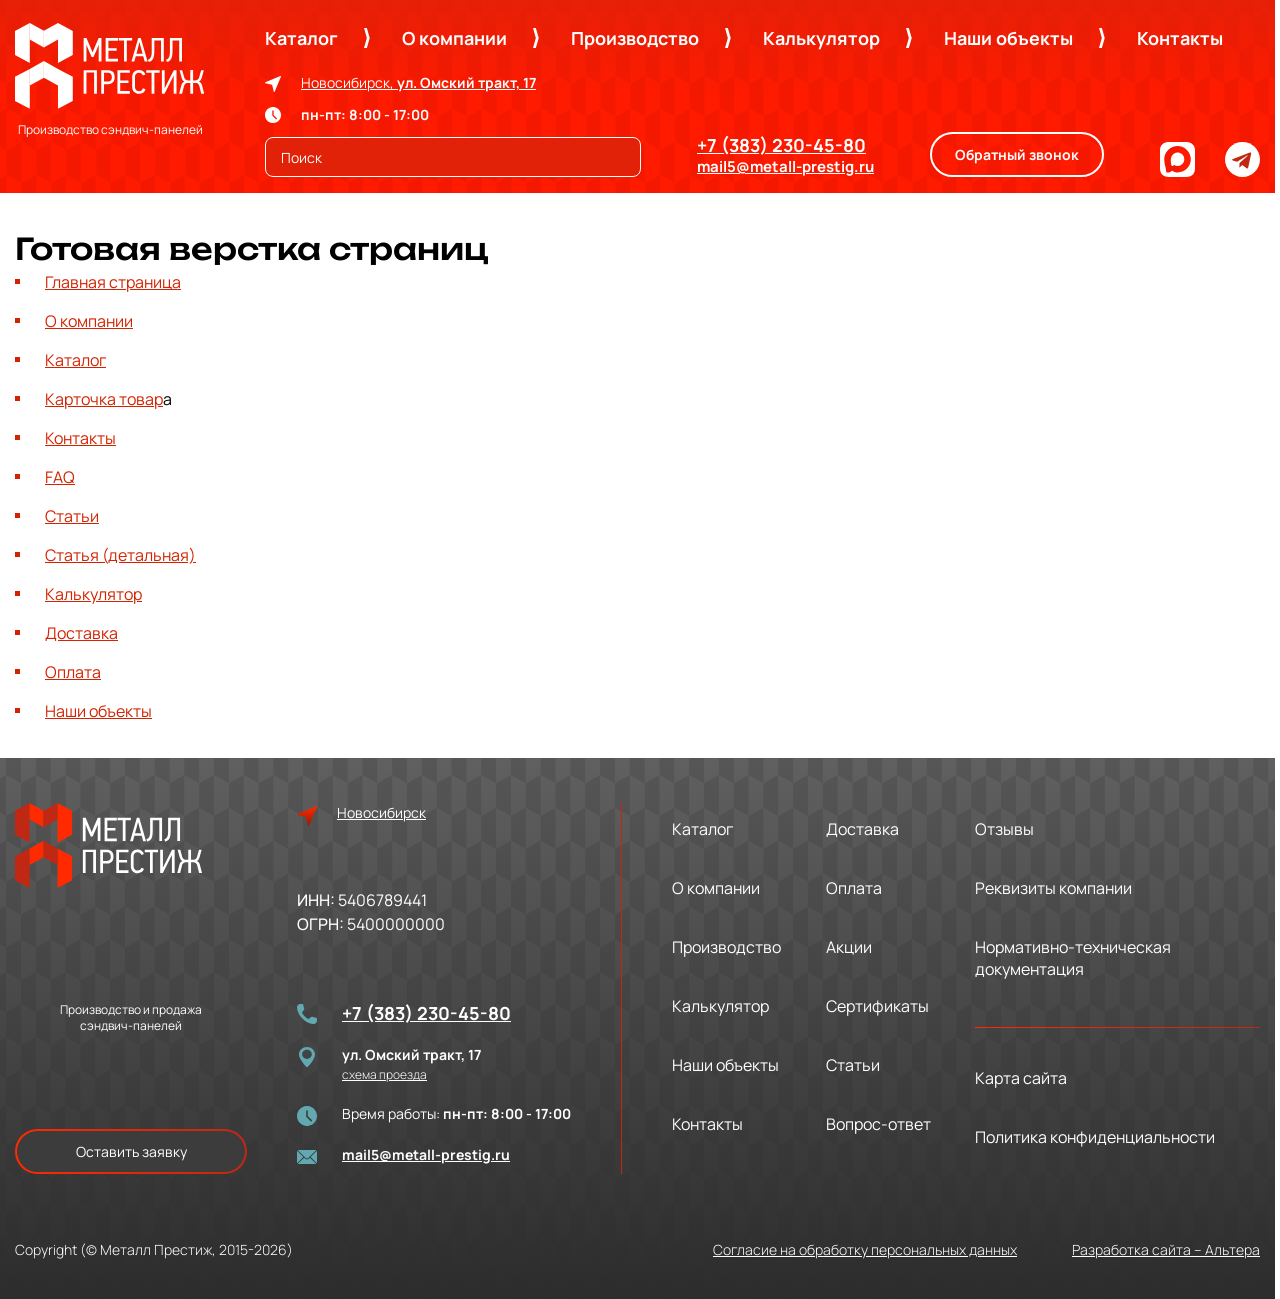
==== commit e8cbaa51: "Правки" ====
--- a/index.html
+++ b/index.html
@@ -69,14 +69,14 @@
 				<ul>
 					<li><a href="/mprestig/front-page.html">Главная страница</a></li>
 					<li><a href="/mprestig/about.html">О компании</a></li>
-					<li>Каталог</li>
-					<li>Карточка товара</li>
+					<li><a href="/mprestig/catalog.html">Каталог</a></li>
+					<li><a href="/mprestig/card.html">Карточка товар</a>а</li>
 					<li><a href="/mprestig/contacts.html">Контакты</a></li>
 					<li><a href="/mprestig/faq.html">FAQ</a></li>
-					<li>Статьи</li>
-					<li>Статья (детальная)</li>
-					<li>Калькулятор</li>
-					<li>Доставка</li>
+					<li><a href="/mprestig/articles.html">Статьи</a></li>
+					<li><a href="/mprestig/article.html">Статья (детальная)</a></li>
+					<li><a href="https://metall-prestig-spb.ru/test/">Калькулятор</a></li>
+					<li><a href="/mprestig/delivery.html">Доставка</a></li>
 					<li><a href="/mprestig/pay.html">Оплата</a></li>
 					<li><a href="/mprestig/objects.html">Наши объекты</a></li>
 				</ul>
--- a/assets/css/main.css
+++ b/assets/css/main.css
@@ -57,7 +57,8 @@
 
 html {
 	height: 100%;
-	scrollbar-gutter: stable
+	scrollbar-gutter: stable;
+    scroll-behavior: smooth;
 }
 
 html,
@@ -219,7 +220,7 @@
     padding: 0;
 }
 
-@media(max-width: 767px) {
+@media(max-width: 576px) {
     .only-desktop {
         display: none !important;
     }
@@ -284,7 +285,8 @@
     color: var(--color-white);
 }
 
-.btn.--white-border:hover {
+.btn.--white-border:hover,
+.btn.--red-border:hover {
     background: #fff;
     color: var(--color-black);
 }
@@ -714,8 +716,8 @@
     justify-content: space-between;
     position: absolute;
     z-index: 9;
-    left: -20px;
-    right: -20px;
+    left: -15px;
+    right: -15px;
     top: 50%;
     transform: translateY(-50%);
 }
@@ -1987,14 +1989,10 @@
     height: 670px;
 }
 
-.--home.banner {
+.--home {
     padding-bottom: 0;
     margin-bottom: 135px;
     padding-top: 48px;
-}
-
-.--home.banner .banner__inner {
-    height: 670px;
 }
 
 .banner__inner {
@@ -2004,11 +2002,6 @@
     height: 100%;
     z-index: 8;
     transition: opacity 1.5s ease;
-}
-
-.--home.banner .banner__inner {
-    margin-bottom: 65px;
-    padding: 46px 61px;
 }
 
 .banner__inner:after {
@@ -2034,11 +2027,6 @@
 
 .banner__inner-content {
     margin-top: auto;
-}
-
-.--home.banner .banner__inner-content {
-    gap: 17px;
-    flex-direction: column;
 }
 
 .banner__inner-title {
@@ -2083,7 +2071,7 @@
     margin-bottom: 0;
 }
 
-@media(max-width: 767px) {
+@media(max-width: 991px) {
     .banner {
         display: flex;
         flex-direction: column;
@@ -2132,18 +2120,24 @@
     .banner__inner:after {
         display: none;
     }
+
+     .banner__message {
+        position: relative;
+        bottom: auto;
+        right: auto;
+        order: 3;
+        margin-top: 7px;
+        padding: 22px 32px;
+        max-width: 100%;
+    }
+
+    .--home,
+    .--home .banner {
+        margin-bottom: 0;
+    }
 }
 
 @media(max-width: 576px) {
-    .--home.banner .banner__inner {
-        height: auto;
-        padding: 0;
-        margin-bottom: 20px;
-    }
-    .--home.banner {
-        margin-bottom: 65px;
-    }
-
     .banner__inner-title {
         font-size: 24px;
         line-height: 34px;
@@ -2156,14 +2150,8 @@
     }
 
     .banner__message {
-        position: relative;
-        bottom: auto;
-        right: auto;
-        order: 3;
         font-size: 10px;
         line-height: 14px;
-        margin-top: 7px;
-        padding: 22px 32px;
     }
 
     .banner__message p {
@@ -2185,11 +2173,8 @@
 
 /* <features> */
 
-.section {
+.section.features {
     overflow: hidden;
-}
-
-.features {
     position: relative;
 }
 
@@ -2393,6 +2378,10 @@
 /* </features> */
 
 /* <popular> */
+
+.products__nav {
+    margin-top: 30px;
+}
 
 .popular__products {
     position: relative;
@@ -2885,7 +2874,7 @@
     transform: translateY(-20px);
 }
 
-@media(min-width: 577px) {
+@media(min-width: 992px) {
     .use__item-img {
         position: absolute;
         z-index: 8;
@@ -2902,7 +2891,7 @@
     }
 }
 
-@media(max-width: 576px) {
+@media(max-width: 991px) {
     .use__list {
         column-gap: 6px;
         row-gap: 17px;
@@ -2923,8 +2912,6 @@
     }
 
     .use__item-title {
-        font-size: 10px;
-        line-height: 14px;
         color: var(--color-black);
         padding: 0;
         text-align: center;
@@ -2933,6 +2920,13 @@
         align-items: center;
         display: flex;
         justify-content: center;
+    }
+}
+
+@media(max-width: 576px) {
+    .use__item-title {
+        font-size: 10px;
+        line-height: 14px;
     }
 }
 
@@ -2977,8 +2971,16 @@
 
 /* articles */
 
+.articles__nav {
+    margin-top: 30px;
+}
+
 .articles__list .swiper-slide {
     height: auto;
+}
+
+.articles__wrapper {
+    position: relative;
 }
 
 .articles__item {
@@ -2998,6 +3000,10 @@
     padding: 0 20px 20px;
     height: 100%;
     justify-content: space-between;
+}
+
+.articles__item-img {
+    position: relative;
 }
 
 .articles__item-img img {
@@ -3041,10 +3047,6 @@
     .articles__item-title {
         font-size: 14px;
         line-height: 20px;
-    }
-
-    .articles__item-img {
-        position: relative;
     }
 
     .articles__item-img:before {
@@ -4157,16 +4159,20 @@
     transition: height 0.3s ease;
 }
 
+.accordion-item.active .accordion-content {
+    height: auto;
+}
+
 .accordion-item {
     position: relative;
 }
 
-.accordion-item.active {
+.objects-home__list .accordion-item.active {
     background: #FFFFFF;
     box-shadow: 0px 0px 20px rgba(0, 0, 0, 0.2);
 }
 
-.accordion-item:after {
+.objects-home__list .accordion-item:after {
     height: 2px;
     background:  linear-gradient(90deg, var(--color-accent),  var(--color-accent-dark));
     left: auto;
@@ -4179,12 +4185,12 @@
     transition: all 0.6s linear;
 }
 
-.accordion-item.active:after {
+.objects-home__list .accordion-item.active:after {
     width: calc(100% + 20px);
     left: -20px;
 }
 
-.accordion-item.active .accordion-content {
+.objects-home__list .accordion-item.active .accordion-content {
     height: 210px;
     overflow-y: auto;
 }
@@ -4237,7 +4243,7 @@
         line-height: 17px;
     }
 
-     .objects-home .accordion-item.active .accordion-content {
+    .objects-home .accordion-item.active .accordion-content {
         height: auto;
         padding-bottom: 25px;
         padding-inline: 0;
@@ -4265,11 +4271,11 @@
         left: 0;
     }
 
-    .accordion-item.active {
+    .objects-home__list .accordion-item.active {
         box-shadow: none;
     }
 
-    .accordion-item:after {
+    .objects-home__list .accordion-item:after {
         height: 1px;
     }
 }
@@ -5497,12 +5503,19 @@
     .text-img {
         gap: 27px;
     }
+
+    .text-img .text img {
+        max-width: 100%;
+        height: auto;
+    }
 }
 
 
 @media(max-width: 479px) {
     .article__banner-buttons {
         flex-direction: column;
+        width: 100%;
+        max-width: 366px;
     }
 
     .article__banner-buttons a.btn {
@@ -5558,22 +5571,212 @@
 }
 
 .card__top {
-    display: flex;
-    gap: 65px;
+    display: grid;
+    column-gap: 65px;
+    margin-bottom: 50px;
 }
 
 .card__img {
     width: 529px;
+    box-shadow: 0px 0px 20px rgba(0, 0, 0, 0.2);
+    grid-row: span 2;
+    grid-column-start: 1;
+}
+
+.card__img a {
+    display: flex;
+    justify-content: center;
+    align-items: center;
+    height: 100%
+}
+
+.card__img img {
+    max-width: 100%;
+    height: auto;
 }
 
 .card__right {
-    flex: 1
+    flex: 1;
+    display: flex;
+    flex-wrap: wrap;
+    grid-column-start: 2;
+    grid-row-start: 2;
+}
+
+.card__right > div {
+    width: 100%;
+}
+
+.card__top h1 {
+    font-family: 'Unbounded';
+    font-weight: 500;
+    font-size: 30px;
+    line-height: 42px;
+    margin-bottom: 48px;
+    grid-column-start: 2;
+    grid-row-start: 1;
+}
+
+.card__meta {
+    display: flex;
+    gap: 15px;
+    justify-content: space-between;
+    align-items: center;
+    margin-bottom: 33px;
+}
+
+.card__rating {
+    display: flex;
+    gap: 18px;
+    align-items: center;
+    font-size: 14px;
+}
+
+.card__rating-text {
+    font-weight: 400;
+}
+
+.card__rating-text span {
+    font-weight: 500;
+}
+
+.card__sku {
+    font-size: 14px;
+}
+
+.card__price {
+    font-weight: 700;
+    font-size: 30px;
+}
+
+.card__right > div.card__price,
+.card__right > div.card__order {
+    width: 50%;
+}
+
+.card__order {
+    display: flex;
+    justify-content: flex-end;
+}
+
+.card__price sup {
+    font-size: 18px;
+}
+
+.card__attention {
+    font-weight: 400;
+    font-size: 12px;
+    line-height: 17px;
+    padding-left: 50px;
+    position: relative;
+    margin-top: 22px;
+    margin-bottom: 25px;
+}
+
+.card__attention:before {
+    content: '';
+    width: 24px;
+    height: 24px;
+    background: url('../images/icons/icon_alert.svg');
+    background-position: center center;
+    background-repeat: no-repeat;
+    background-size: contain;
+    position: absolute;
+    top: 50%;
+    transform: translateY(-50%);
+    left: 0;
+}
+
+.card__attention b {
+    font-weight: 600;
+}
+
+.card__info {
+    margin-bottom: 31px;
+}
+
+.color-tabs {
+    display: flex;
+    flex-direction: column;
+    gap: 30px;
+}
+
+.color-tabs .tabs-list ul {
+    display: flex;
+    gap: 28px;
+}
+
+.color-tabs .tab-item {
+    font-size: 14px;
+    line-height: 20px;
+    font-weight: 400;
+    text-decoration: underline;
+}
+
+.color-tabs .tab-item.active {
+    color: #C12814;
+    text-decoration: none;
+    font-weight: 600;
+}
+
+.color-tabs__content .tab-content {
+    padding: 0;
+}
+
+.colors__list {
+    display: flex;
+    flex-wrap: wrap;
+    column-gap: 17px;
+    row-gap: 15px;
+}
+
+.color__item {
+    width: calc(1/3*100% - (1 - 1/3)*35px);
+    display: flex;
+    gap: 15px;
+    align-items: center;
+    font-weight: 500;
+    font-size: 14px;
+    line-height: 20px;
+}
+
+.color__item .color {
+    width: 40px;
+    height: 40px;
+    border-radius: 15px;
+}
+
+.RAL-9001 {
+    background-color: #62A8B1;
+}
+
+.RAL-9002 {
+    background-color: #86DCE6;
+}
+
+.RAL-7004 {
+    background-color: #30C5D8;
 }
 
 .card__advantages .card__advantages-list {
     display: flex;
     gap: 15px;
     justify-content: center;
+}
+
+.card__calc .btn {
+    position: relative;
+    padding-left: 58px;
+    padding-right: 17px;
+}
+
+.card__calc .btn svg {
+    position: absolute;
+    top: 50%;
+    transform: translateY(-50%);
+    left: 20px;
+    width: 24px;
+    height: 24px;
 }
 
 .card__advantages-item {
@@ -5605,6 +5808,10 @@
     border-bottom: 1px solid #FF2A00;
     padding-bottom: 28px;
     margin-bottom: 30px;
+}
+
+.card__details-acc__content {
+    font-size: 14px;
 }
 
 .card__details .tabs-list ul {
@@ -5670,8 +5877,12 @@
     border: 0;
 }
 
+table.characteristics td:last-child {
+    font-weight: 500;
+}
+
 table.characteristics tr td {
-    padding: 11px 0 11px;
+    padding: 11px;
 }
 
 .recommend__products {
@@ -5682,6 +5893,238 @@
     display: flex;
     gap: 42px;
     justify-content: space-between;
+}
+
+@media(max-width: 1440px) {
+    .card__top {
+        grid-template-columns: repeat(2, 1fr);
+    }
+
+    .card__img,
+    .card__right {
+        width: 100%;
+    }
+}
+
+@media(max-width: 1199px) {
+    .card__top {
+        display: flex;
+        flex-direction: column;
+        gap: 30px;
+    }
+
+    .card__top h1 {
+        order: 1;
+    }
+
+    .card__img {
+        order: 2;
+    }
+    
+    .card__right {
+        order: 3;
+        gap: 15px;
+        justify-content: center;
+    }
+
+    .card__right > div.card__price {
+        width: 100%;
+        text-align: center;
+        order: 2;
+    }
+
+    .card__meta {
+        order: 1;
+        margin-bottom: 0;
+    }
+
+    .card__right > div.card__order {
+        order: 3;
+        width: fit-content;
+    }
+
+    .card__right > div.card__calc {
+        order: 4;
+        width: fit-content;
+    }
+
+    .card__attention {
+        order: 5;
+    }
+
+    .card__info {
+        order: 6;
+    }
+
+    .card__top h1 {
+        margin-bottom: 0;
+    }
+}
+
+.card__details-acc__header {
+    display: none;
+}
+
+@media(max-width: 991px) {
+    .card__details .tabs-list {
+        display: none;
+    }
+
+    .card__details-acc__header {
+        display: block;
+        position: relative;
+        display: flex;
+        justify-content: space-between;
+        align-items: center;
+        font-weight: 600;
+        font-size: 14px;
+        line-height: 20px;
+    }
+
+    .card__details-acc__header:after {
+        background-image: url("data:image/svg+xml;charset=UTF-8, %3csvg width='11' height='10' viewBox='0 0 11 10' fill='none' xmlns='http://www.w3.org/2000/svg'%3e%3cpath fill-rule='evenodd' clip-rule='evenodd' d='M5.49133 2.96L-4.04267e-07 0.0004673L-1.29366e-07 6.28949L5.49133 9.24902L10.9827 6.28948L10.9827 0.00046682L5.49133 2.96Z' fill='white'/%3e%3c/svg%3e ");
+        background-repeat: no-repeat;
+        content: '';
+        background-color: #C12814;
+        background-position: center center;
+        transition: transform 0.5s ease-in-out;
+        width: 20px;
+        height: 20px;
+    }
+
+    .active .card__details-acc__header:after {
+        transform: rotate(180deg);
+        background-color: #C9C9C9;
+    }
+
+    .details-tabs__content .tab-content {
+        display: block;
+        padding-bottom: 10px;
+        position: relative;
+        margin-bottom: 10px;
+        padding-inline: 0;
+    }
+
+    .details-tabs__content .tab-content:before {
+        height: 1px;
+        background: linear-gradient(90deg, var(--color-accent), var(--color-accent-dark));
+        left: 0;
+        right: 0;
+        content: '';
+        position: absolute;
+        bottom: 0;
+        transition: all 0.6s linear;
+    }
+}
+
+@media(max-width: 767px) {
+    .card__advantages-item .icon {
+        max-height: 41px;
+    }
+
+    .card__advantages-item .icon img {
+        height: 41px;
+    }
+
+    .card__advantages-item {
+        gap: 10px;
+        justify-content: flex-start;
+    }
+
+    .card__advantages-item .title {
+        font-size: 14px;
+        line-height: 19px;
+        text-align: center;
+    }
+}
+
+@media(max-width: 576px) {
+    .card__top h1 {
+        font-size: 18px;
+        line-height: 25px ;
+    }
+
+    .card__rating,
+    .card__sku {
+        font-size: 12px;
+    }
+
+    .card__meta {
+        margin-bottom: 17px;
+    }
+
+    .card__price {
+        font-size: 24px;
+        margin-bottom: 13px;
+    }
+
+    .card__price sup {
+        font-size: 16px;
+    }
+
+    .card__attention {
+        font-size: 10px;
+        line-height: 14px;
+        padding-left: 38px;
+        margin-top: 6px;
+        margin-bottom: 20px;
+    }
+
+    .card__order .btn,
+    .card__calc .btn {
+        padding-top: 6px;
+        padding-bottom: 6px;
+    }
+
+    .color-tabs .tabs-list ul {
+        gap: 55px;
+    }
+
+    .color__item .color {
+        width: 30px;
+        height: 30px;
+        border-radius: 8px;
+    }
+
+    .color__list {
+        column-gap: 35px;
+    }
+
+    .color__item {
+        font-size: 12px;
+        gap: 21px;
+    }
+
+    .color-tabs__content .tab-content {
+        padding: 0 15px;
+    }
+
+    .color-tabs {
+        gap: 22px;
+    }
+
+    .card__info {
+        margin-bottom: 0px;
+    }
+
+    .card__top {
+        margin-bottom: 38px;
+    }
+
+    .card__details-acc__content {
+        padding-inline: 15px;
+        font-size: 12px;
+        padding-top: 12px;
+    }
+
+    table.characteristics {
+        font-size: 12px;
+    }
+
+    table.characteristics tr td {
+        padding-top: 7px;
+        padding-bottom: 7px;
+    }
 }
 
 .sidebar {
@@ -5726,7 +6169,7 @@
 }
 
 .content-area {
-    flex: 1;
+    width: calc(100% - 320px - 42px);
 }
 
 .sidebar .category__list {
@@ -5778,6 +6221,16 @@
 .sidebar .category__list li.has-children.active > ul li.current-menu-item a {
     color: #C12814;
     font-weight: 700;
+}
+
+@media(max-width: 991px) {
+    .--card .sidebar {
+        display: none;
+    }
+
+    .content-area {
+        width: 100%;
+    }
 }
 
 /* карта */
@@ -5931,4 +6384,303 @@
         margin-left: -21px;
         margin-right: -21px;
     }
+}
+
+/* Доставка */
+
+.delivery__list {
+    display: flex;
+    gap: 10px;
+    flex-wrap: wrap;
+}
+
+.delivery__item {
+    width: calc(1/2*100% - (1 - 1/2)*10px);
+    border: 1px solid #E3E3E3;
+    padding: 62px 24px;
+}
+
+.delivery__item.full {
+    width: 100%;
+    display: flex;
+    justify-content: space-between;
+    padding: 24px;
+    align-items: center;
+}
+
+.delivery__item:not(.full) ul {
+    display: flex;
+    flex-direction: column;
+    gap: 31px;
+}
+
+.delivery__item:not(.full) ul li {
+    position: relative;
+    padding-left: 51px;
+    font-size: 16px;
+    line-height: 24px;
+}
+
+.delivery__item:not(.full) ul li:before {
+    content: '';
+    background: url('../images/icons/icon_delivery-red.svg');
+    background-position: center center;
+    background-repeat: no-repeat;
+    background-size: contain;
+    width: 24px;
+    height: 24px;
+    position: absolute;
+    top: 0;
+    left: 0;
+}
+
+.delivery__scheme {
+    display: flex;
+    gap: 48px;
+    align-items: center;
+    margin-top: 46px;
+}
+
+.delivery__scheme-img {
+    width: 170px;
+    height: 170px;
+}
+
+.delivery__scheme-img img {
+    width: 100%;
+    height: 100%;
+    object-fit: cover;
+    object-position: center;
+}
+
+.delivery__scheme-text {
+    display: flex;
+    flex-direction: column;
+    gap: 18px;
+    font-weight: 600;
+    font-size: 20px;
+    line-height: 30px;
+}
+
+.delivery__scheme-text p {
+    margin-bottom: 0;
+}
+
+.delivery__scheme-text .tooltip {
+    font-weight: 400;
+    font-size: 14px;
+    line-height: 21px;
+    display: flex;
+    align-items: center;
+    gap: 10px;
+}
+
+.delivery__scheme-right img {
+    max-width: 100%;
+    height: auto;
+}
+
+.delivery__title {
+    font-weight: 600;
+    font-size: 24px;
+    line-height: 36px;
+    margin-bottom: 57px;
+}
+
+.delivery__item.full .delivery__title {
+    margin-bottom: 41px;
+}
+
+.delivery__item.full ul {
+    margin-left: 20px;
+}
+
+.equipment__item {
+    width: 410px;
+    display: flex;
+    flex-direction: column;
+    gap: 30px;
+}
+
+.equipment__item img {
+    max-width: 100%;
+    height: auto;
+}
+
+.equipment__item-name {
+    position: relative;
+    padding-left: 30px;
+    font-size: 12px;
+    line-height: normal;
+    width: fit-content;
+    margin: 0 auto;
+    font-weight: 600;
+}
+
+.equipment__item-name:before {
+    width: 6px;
+    height: 6px;
+    background: #D32300;
+    position: absolute;
+    top: 9px;
+    left: 0;
+    content: '';
+}
+
+.section .extra-information h2 {
+    font-size: 24px;
+    font-family: 'Manrope';
+    font-weight: 600;
+}
+
+@media(min-width: 768px) {
+    .equipment__list .swiper-wrapper {
+        display: flex;
+        gap: 11px;
+        flex-wrap: wrap;
+    }
+
+    .equipment__item {
+        width: calc(1/3*100% - (1 - 1/3)*11px);
+        gap: 30px;
+    }
+
+    .equipment__item-name {
+        font-size: 16px;
+    }
+}
+
+.extra-information {
+    padding: 50px 25px;
+    border: 1px solid #C9C9C9;
+}
+
+.extra-information ul {
+    flex-wrap: wrap;
+    flex-direction: row;
+    font-weight: 400;
+    column-gap: 0;
+}
+
+.extra-information ul li {
+    width: 50%;
+}
+
+@media(max-width: 991px) {
+    .delivery__item.full {
+        align-items: flex-start;
+        flex-direction: column;
+        gap: 50px;
+    }
+
+    .delivery__scheme-left,
+    .delivery__scheme-right {
+        width: 100%;
+    }
+}
+
+@media(max-width: 767px) {
+    .delivery__list {
+        flex-direction: column;
+    }
+
+    .delivery__item {
+        width: 100%;
+    }
+
+    .extra-information ul li {
+        width: 100%;
+    }
+}
+
+@media(max-width: 576px) {
+     .delivery__item.full {
+        padding: 16px 20px;
+        gap: 18px;
+    }
+
+    .delivery__item.full .delivery__title {
+        margin-bottom: 21px;
+    }
+
+    .delivery__item {
+        padding: 16px 19px;
+    }
+
+    .delivery__title {
+        font-size: 14px;
+        line-height: 21px;
+        margin-bottom: 20px;
+    }
+
+    .delivery__item:not(.full) ul {
+        gap: 18px;
+    }
+
+    .delivery__item ul li,
+    .delivery__item:not(.full) ul li {
+        font-size: 12px;
+        line-height: 18px;
+    }
+
+    .delivery__item:not(.full) ul li {
+        padding-left: 35px;
+    }
+
+    .delivery__item:not(.full) ul li:before {
+        width: 20px;
+        height: 20px;
+        top: 3px;
+    }
+
+    .delivery__item.full ul {
+        margin-left: 0;
+    }
+
+    .delivery__scheme {
+        gap: 16px;
+        margin-top: 14px;
+        flex-direction: column;
+        align-items: flex-start;
+    }
+
+    .delivery__scheme-text {
+        order: 1;
+        font-size: 14px;
+        line-height: 21px;
+        gap: 3px;
+    }
+    
+    .delivery__scheme-img {
+        order: 2;
+        height: 133px;
+    }
+
+    .delivery__scheme-text .tooltip {
+        font-size: 12px;
+        line-height: 24px;
+    }
+
+    .delivery__scheme-img {
+        width: 100%;
+        height: 133px;
+    }
+
+    .extra-information {
+        padding: 16px 18px;
+    }
+
+    .section .extra-information h2 {
+        font-size: 14px;
+        margin-bottom: 23px;
+    }
+
+    .extra-information.content-page ul {
+        gap: 18px;
+    }
+
+    .extra-information.content-page ul li {
+        font-size: 12px;
+        line-height: 18px;
+    }
 }
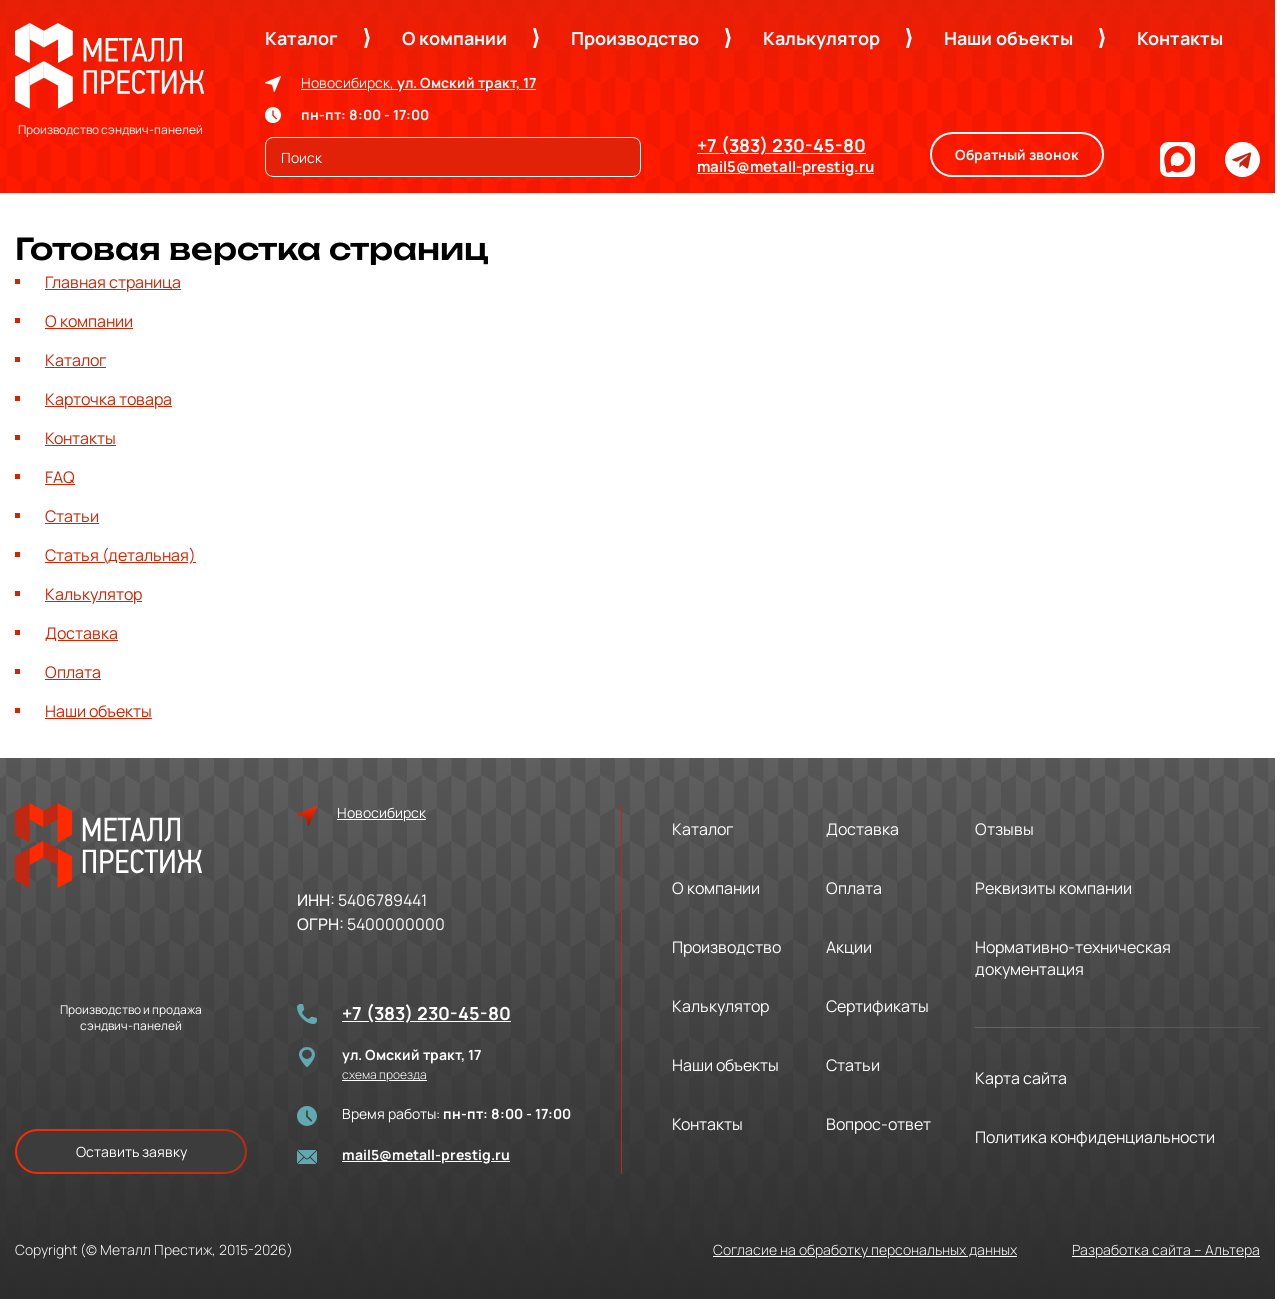
==== commit 68edb06e: "Правки" ====
--- a/index.html
+++ b/index.html
@@ -14,8 +14,13 @@
 		<header>
 			<div class="container header">
 				<div class="header__logo">
-					<a href="/"><img src="./assets/images/logo.svg" alt="Производство сэндвич-панелей"></a>
+					<a href="/mprestig/index.html" class="logo"><img src="./assets/images/logo.svg" alt="Производство сэндвич-панелей"></a>
 					<div class="header__slogan">Производство сэндвич-панелей</div>
+					<div class="header__phone only-tablet"><a href="tel:+73832304580">+7 (383) 230-45-80</a></div>
+				</div>
+				<div class="header_burger only-tablet" id="burger">
+					<input type="checkbox" id="burger-checkbox" class="burger-checkbox">
+					<label class="burger" for="burger-checkbox"></label>
 				</div>
 				<div class="header__right">
 					<div class="header__info">
@@ -32,14 +37,31 @@
 					</div>
 					<div class="header__content">
 						<div class="header__block address-search">
-							<div class="header__content-address">
+							<div class="header__content-address city-open">
 								Новосибирск, <b>ул. Омский тракт, 17</b>
+
+								<div class="cities">
+									<div class="cities__inner content-page">
+										<ul>
+											<li class="active"><a href="#">Новосибирск</a></li>
+											<li><a href="#">Иркутск</a></li>
+											<li><a href="#">Красноярск</a></li>
+											<li><a href="#">Тюмень</a></li>
+											<li><a href="#">Улан-Удэ</a></li>
+											<li><a href="#">Воронеж</a></li>
+											<li><a href="#">Саратов</a></li>
+											<li><a href="#">Санкт-Петербург</a></li>
+											<li><a href="#">Иваново</a></li>
+											<li><a href="#">Челябинск</a></li>
+										</ul>
+									</div>
+								</div>
 							</div>
 							<div class="header__content-time">
 								пн-пт: 8:00 - 17:00
 							</div>
 							<div class="header__content-search">
-								<input type="search" value="Поиск">
+								<input type="search" value="Поиск" placeholder="Поиск" name="header__search">
 							</div>
 						</div>
 						<div class="header__block">
@@ -70,7 +92,7 @@
 					<li><a href="/mprestig/front-page.html">Главная страница</a></li>
 					<li><a href="/mprestig/about.html">О компании</a></li>
 					<li><a href="/mprestig/catalog.html">Каталог</a></li>
-					<li><a href="/mprestig/card.html">Карточка товар</a>а</li>
+					<li><a href="/mprestig/card.html">Карточка товара</a></li>
 					<li><a href="/mprestig/contacts.html">Контакты</a></li>
 					<li><a href="/mprestig/faq.html">FAQ</a></li>
 					<li><a href="/mprestig/articles.html">Статьи</a></li>
--- a/assets/css/main.css
+++ b/assets/css/main.css
@@ -1708,7 +1708,7 @@
 	left: 0;
 }
 
-.mobile-burger .close {
+.close {
     top: 53px;
     right: 0;
     background: #C12814;
@@ -1721,8 +1721,8 @@
     position: absolute;
 }
 
-.mobile-burger .close:before,
-.mobile-burger .close:after {
+.close:before,
+.close:after {
     width: 14px;
     height: 2px;
     content: '';
@@ -1732,7 +1732,7 @@
     position: absolute;
 }
 
-.mobile-burger .close:before {
+.close:before {
     transform: rotate(45deg);
 }
 
@@ -5855,7 +5855,6 @@
 
 .tab-content {
 	display: none;
-    padding: 0 30px;
 }
 
 .tab-content.active {
@@ -6224,7 +6223,8 @@
 }
 
 @media(max-width: 991px) {
-    .--card .sidebar {
+    .--card .sidebar,
+    .--catalog .sidebar {
         display: none;
     }
 
@@ -6683,4 +6683,332 @@
         font-size: 12px;
         line-height: 18px;
     }
+}
+
+/* catalog */
+
+.products__list {
+    display: flex;
+    gap: 10px;
+    flex-wrap: wrap;
+}
+
+.products__list .products__item {
+    width: calc(1/3*100% - (1 - 1/3)*10px);
+}
+
+.products__tabs {
+    margin-bottom: 42px;
+}
+
+.products__sort {
+    display: flex;
+    gap: 15px;
+    font-size: 16px;
+    align-items: center;
+    margin-bottom: 50px;
+}
+
+.products__sort-title {
+    font-weight: 600;
+}
+
+.products__sort .sort {
+    text-decoration: underline;
+    font-size: 14px;
+}
+
+.products__sort .sort.active {
+    color: #C12814;
+}
+
+.filter input[type=text],
+.filter input[type=number] {
+    width: 100%;
+    height: 45px;
+    text-align: center;
+    border-radius: 30px;
+    border: 1px solid #62A8B1;
+    max-width: 110px;
+    font-size: 20px;
+    line-height: 27px;
+}
+
+.filter input[type="radio"] {
+    position: absolute;
+    z-index: -1;
+    opacity: 0
+}
+
+.filter input[type="radio"]+label {
+    position: relative;
+    padding: 0 0 0 34px;
+    cursor: pointer;
+    margin-right: 0;
+    transition: .2s
+}
+
+.filter input[type="radio"]+label:hover {
+    color: #000000
+}
+
+.filter input[type="radio"]+label:before {
+    content: '';
+    position: absolute;
+    top: 4px;
+    left: 0;
+    width: 15px;
+    height: 15px;
+    border: 1px solid #DFEFF1;
+    border-radius: 50%;
+    background: #DFEFF1
+}
+
+.filter input[type="radio"]+label:after {
+    content: '';
+    position: absolute;
+    top: 8px;
+    left: 4px;
+    width: 7px;
+    height: 7px;
+    border-radius: 50%;
+    background: #62A8B1;
+    opacity: 0;
+    transition: .2s;
+}
+
+.filter input[type="radio"]:checked+label {
+    font-weight: 500;
+}
+
+.filter input[type="radio"]:checked+label:after {
+    opacity: 1
+}
+
+/* noUi */
+
+.noUi-handle {
+    border: 0;
+    background: #62A8B1;
+    box-shadow: none;
+}
+
+.noUi-handle:before,
+.noUi-handle:after {
+    display: none;
+}
+
+.noUi-connect {
+    background: #DFEFF1;
+}
+
+.noUi-target {
+	background-color: #F2F2F2;
+    border-radius: 8px;
+    height: 15px;
+    border: 0;
+    box-shadow: none;
+}
+
+.noUi-horizontal .noUi-handle {
+    top: 0;
+    right: 0;
+    width: 26px;
+    height: 15px;
+    border-radius: 8px;
+}
+
+.noUi-horizontal .noUi-handle.noUi-handle-lower {
+    right: -26px;
+}
+
+.range-top {
+    display: flex;
+    justify-content: space-between;
+    align-items: center;
+    margin-top: 22px;
+}
+
+.price-input-container {
+    margin-top: 19px;
+    margin-bottom: 42px;
+}
+
+.price-input-container input {
+    text-align: center;
+}
+
+.range-top .separator {
+    width: 23px;
+    height: 1px;
+    background: #62A8B1;
+}
+
+.filter-panel.accordion-item .filter__name {
+    padding: 10px 23px 10px 0;
+    font-size: 16px;
+    line-height: 22px;
+    position: relative;
+}
+
+.filter-panel.accordion-item .filter__name.active {
+    font-weight: 600;
+}
+
+.filter-panel.accordion-item .filter__name:after {
+    background-image: url("data:image/svg+xml;charset=UTF-8,%3csvg width='9' height='8' viewBox='0 0 9 8' fill='none' xmlns='http://www.w3.org/2000/svg'%3e%3cpath fill-rule='evenodd' clip-rule='evenodd' d='M4.39306 2.36722L8.82303e-08 -0.000407219L2.82337e-08 5.03081L4.39306 7.39844L8.78613 5.03081L8.78613 -0.000407114L4.39306 2.36722Z' fill='%23C9C9C9'/%3e%3c/svg%3e ");
+    background-repeat: no-repeat;
+    background-position: center center;
+    background-size: contain;
+    width: 9px;
+    height: 10px;
+    transition: all 0.5s ease-in-out;
+    rotate: 0deg;
+    position: absolute;
+    top: 7px;
+    right: 0;
+    content: '';
+}
+
+.filter-panel.accordion-item .filter__name:hover:after {
+    background-image: url("data:image/svg+xml;charset=UTF-8,%3csvg width='9' height='8' viewBox='0 0 9 8' fill='none' xmlns='http://www.w3.org/2000/svg'%3e%3cpath fill-rule='evenodd' clip-rule='evenodd' d='M4.39306 2.36722L8.82303e-08 -0.000407219L2.82337e-08 5.03081L4.39306 7.39844L8.78613 5.03081L8.78613 -0.000407114L4.39306 2.36722Z' fill='%23C12814'/%3e%3c/svg%3e ");
+}
+
+.filter-panel.accordion-item.active .filter__name:after {
+    rotate: 180deg;
+    background-image: url("data:image/svg+xml;charset=UTF-8,%3csvg width='9' height='8' viewBox='0 0 9 8' fill='none' xmlns='http://www.w3.org/2000/svg'%3e%3cpath fill-rule='evenodd' clip-rule='evenodd' d='M4.39306 2.36722L8.82303e-08 -0.000407219L2.82337e-08 5.03081L4.39306 7.39844L8.78613 5.03081L8.78613 -0.000407114L4.39306 2.36722Z' fill='%23C12814'/%3e%3c/svg%3e ");
+}
+
+.filter__content {
+    font-size: 14px;
+}
+
+.filter-panel .form-row {
+    display: flex;
+    flex-wrap: wrap;
+    gap: 9px;
+    width: 100%;
+    padding: 20px;
+}
+
+.filter-panel .form-field {
+    width: 100%;
+}
+
+input[type=number] {
+  -moz-appearance: textfield;
+  appearance: textfield;
+}
+
+input::-webkit-outer-spin-button,
+input::-webkit-inner-spin-button {
+  -webkit-appearance: none;
+  margin: 0;
+}
+
+.filter-bottom {
+    display: flex;
+    justify-content: center;
+    gap: 25px;
+    align-items: center;
+    margin-top: 30px;
+}
+
+.filter-bottom a:not(.btn) {
+    text-decoration: underline;
+    font-size: 14px;
+    font-weight: 500;
+}
+
+.filter-bottom a:not(.btn):hover {
+    text-decoration: none;
+}
+
+@media(max-width: 1420px) {
+    .products__list .products__bottom {
+        flex-direction: column;
+    }
+
+    .products__list .products__bottom-price {
+        width: 100%;
+        text-align: center;
+    }
+}
+
+@media(max-width: 1199px) {
+    .products__list .products__item {
+        width: calc(1 / 2 * 100% - (1 - 1 / 2) * 10px);
+    }
+
+    .--catalog .accordion-item.active .accordion-content {
+        padding: 20px 0;
+    }
+}
+
+.mobile-filter {
+    position: fixed;
+    top: 0;
+    bottom: 0;
+    left: 0;
+    right: 0;
+    z-index: 10002;
+    flex-direction: column;
+    -webkit-transition: left 0.4s;
+    -o-transition: left 0.4s;
+    transition: left 0.4s;
+    display: flex;
+    padding-top: 30px;
+    display: none;
+}
+
+.mobile-filter.active {
+    display: block;
+}
+
+.mobile-filter .mobile-filter__inner {
+    background: #fff;
+    padding: 25px 21px;
+    height: 100%;
+    overflow-y: scroll;
+}
+
+.mobile-filter .close {
+    right: 0;
+    top: 0;
+}
+
+@media(max-width: 576px) {
+    .filter-bottom a:not(.btn) {
+        text-decoration: underline;
+        font-size: 12px;
+    }
+}
+
+.products__extra {
+    gap: 15px;
+    margin-bottom: 42px;
+}
+
+.btn.--filter {
+    position: relative;
+    padding-left: 58px;
+    padding-right: 17px;
+}
+
+.btn.--filter svg {
+    position: absolute;
+    top: 50%;
+    transform: translateY(-50%);
+    left: 20px;
+    width: 24px;
+    height: 24px;
+}
+
+select {
+    border-radius: 50px;
+    border: 1px solid #E5E5E5;
+    height: 45px;
+    padding: 0 15px;
+    font-size: 12px;
+    flex: 1;
 }
